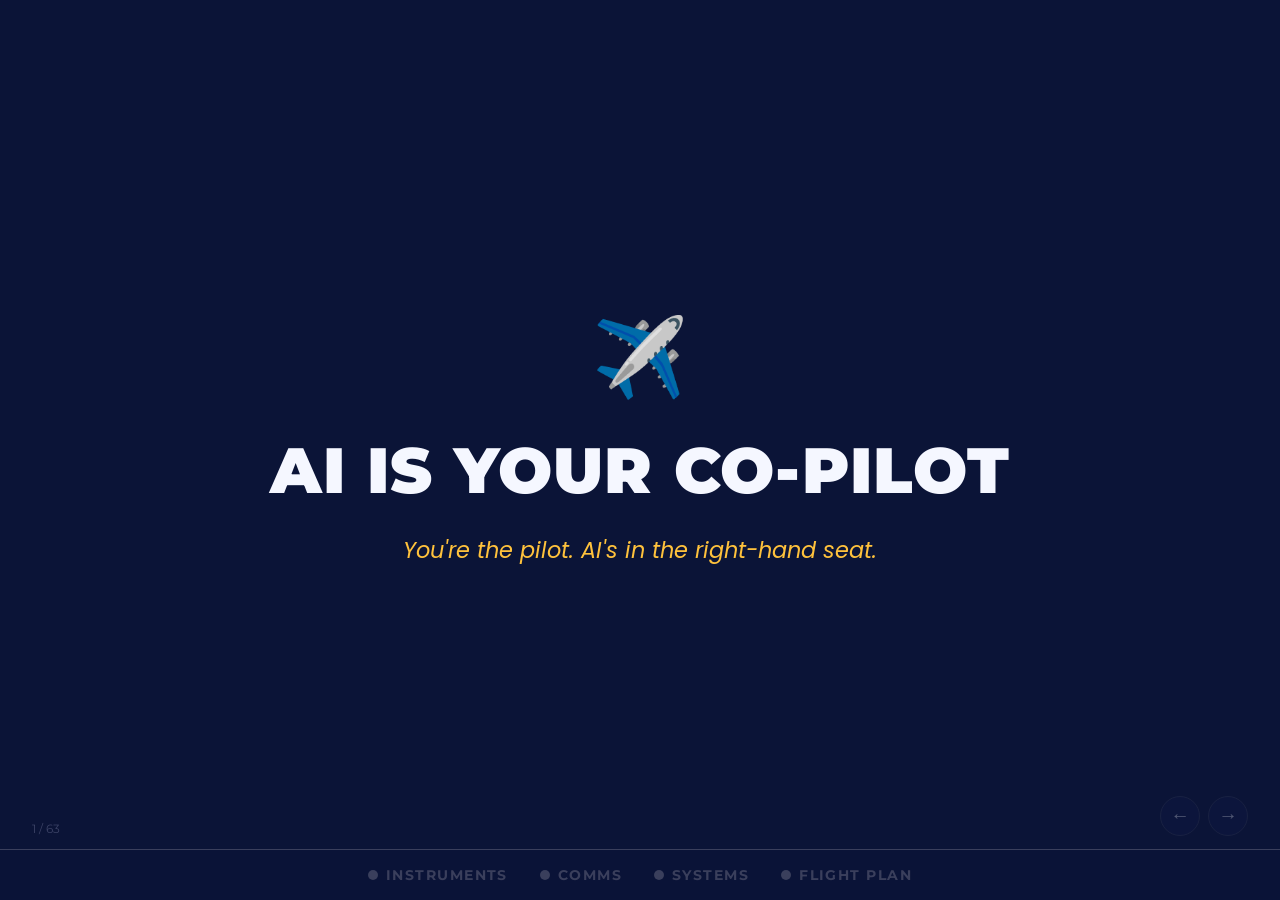
==== docs/index.html @ 1e6f9188 "Update example prompt: WhatsApp format + Tanglish constraint" ====
<!DOCTYPE html>
<html lang="en">
<head>
  <meta charset="UTF-8">
  <meta name="viewport" content="width=device-width, initial-scale=1.0">
  <title>AI Is Your Co-Pilot — Workshop</title>
  <link rel="stylesheet" href="css/styles.css">
</head>
<body>

<div id="presentation">

<!-- ========== SECTION 0: PRE-FLIGHT (Slides 1-4) ========== -->

<!-- Slide 1: Title -->
<div class="slide active" data-checks="0,0,0,0" data-notes="Screen holds while students enter. Music playing low. Stand visible, smiling. Don't start until mostly seated.">
  <div class="big-emoji">✈️</div>
  <h1>AI Is Your Co-Pilot</h1>
  <p class="subtitle">You're the pilot. AI's in the right-hand seat.</p>
</div>

<!-- Slide 2: Boarding -->
<div class="slide" data-checks="0,0,0,0" data-notes="3 min: Squad name + cheer. Walk room. Call out squads done early to spark competition. Also: Boarding Pass — fill in worry line, fold, pocket.">
  <h1>Boarding</h1>
  <p class="mt-2">Squad name + Cheer</p>
  <div data-timer="180" class="mt-3"></div>
  <p class="subtitle mt-3">3 minutes. GO.</p>
</div>

<!-- Slide 3: The Frame -->
<div class="slide" data-checks="0,0,0,0" data-notes="The big opening speech (~90 sec). Use Pilots/Ready signal. Two cockpits: alone in storm vs calm with co-pilot. 'Here's the lie everyone's selling you...'">
  <div class="split">
    <div style="text-align:center">
      <div class="big-emoji">🌩️</div>
      <p>Alone in the storm</p>
    </div>
    <div style="text-align:center">
      <div class="big-emoji">🤝</div>
      <p>Pilot + Co-pilot</p>
    </div>
  </div>
  <p class="subtitle mt-4">Which cockpit do you want?</p>
</div>

<!-- Slide 4: The Four Checks -->
<div class="slide" data-checks="0,0,0,0" data-notes="Explain 4 checks: Instruments=Knowledge, Comms=Communication, Systems=Ethics, Flight Plan=Navigation. Each check max 20pts. Total 80. Practice Pilots/Ready signal.">
  <h2>Pre-Flight Check</h2>
  <div class="mt-3" style="display:flex;flex-direction:column;gap:1rem;text-align:left;max-width:600px">
    <p>🔧 <span class="amber">Instruments</span> — Knowledge</p>
    <p>🎙️ <span class="amber">Comms</span> — Communication</p>
    <p>⚖️ <span class="amber">Systems</span> — Ethics</p>
    <p>🧭 <span class="amber">Flight Plan</span> — Navigation</p>
  </div>
  <p class="subtitle mt-4">Clear all four. Earn your takeoff.</p>
</div>

<!-- ========== SECTION 1: INSTRUMENTS CHECK — KNOWLEDGE (Slides 5-13) ========== -->

<!-- Slide 5: Check Card -->
<div class="slide" data-checks="0,0,0,0" data-pulsing="instruments" data-notes="Transition into the first game. Energy up.">
  <div class="big-emoji">🔧</div>
  <h2>Instruments Check — Knowledge</h2>
  <p class="subtitle">Can you out-think the machine?</p>
</div>

<!-- Slide 5b: How to Bet -->
<div class="slide" data-checks="0,0,0,0" data-pulsing="instruments" data-notes="Show for 15 sec. TRUE/FALSE card + 1-3 fingers for bet. Right = +bet, Wrong = -bet. Scoring: correct cards × 3, cap at 20.">
  <h2>How to Bet</h2>
  <div class="mt-3" style="text-align:left;max-width:500px">
    <p class="mb-2">✋ Hold up: <span class="amber">1 = TRUE</span> or <span class="amber">0 = FALSE</span></p>
    <p class="mb-2">🤞 Hold up: your bet — <span class="amber">1, 2, or 3</span> fingers</p>
    <p class="mb-2">✅ Right → +your bet</p>
    <p>❌ Wrong → −your bet</p>
  </div>
  <p class="subtitle mt-4">Scared pilots bet 1.</p>
</div>

<!-- Slide 6: Myth 1 -->
<div class="slide" data-checks="0,0,0,0" data-pulsing="instruments" data-notes="Answer: MYTH. AI reflects biases in training data. It's only as fair as the data it learns from.">
  <span class="corner-legend">1 = TRUE · 0 = MYTH</span>
  <p class="myth-statement">"AI is always fair and unbiased."</p>
  <div data-timer="5" class="mt-3"></div>
  <div class="reveal-stamp myth">MYTH</div>
</div>

<!-- Slide 7: Myth 2 -->
<div class="slide" data-checks="0,0,0,0" data-pulsing="instruments" data-notes="Answer: TRUE. AlphaFold predicted protein structures, accelerating drug discovery. AI found antibiotics that lab methods missed.">
  <span class="corner-legend">1 = TRUE · 0 = MYTH</span>
  <p class="myth-statement">"AI has already helped discover new medicines."</p>
  <div data-timer="5" class="mt-3"></div>
  <div class="reveal-stamp true">TRUE</div>
</div>

<!-- Slide 8: Myth 3 -->
<div class="slide" data-checks="0,0,0,0" data-pulsing="instruments" data-notes="Answer: MYTH. AI processes patterns — no consciousness, no feelings, no understanding. It simulates language, not thought.">
  <span class="corner-legend">1 = TRUE · 0 = MYTH</span>
  <p class="myth-statement">"AI is becoming conscious — it can think and feel."</p>
  <div data-timer="5" class="mt-3"></div>
  <div class="reveal-stamp myth">MYTH</div>
</div>

<!-- Slide 9: Myth 4 -->
<div class="slide" data-checks="0,0,0,0" data-pulsing="instruments" data-notes="Answer: MYTH. AI needs constant monitoring, updating, and retraining. Models drift, data changes, edge cases break things.">
  <span class="corner-legend">1 = TRUE · 0 = MYTH</span>
  <p class="myth-statement">"Once AI is set up, it runs perfectly by itself."</p>
  <div data-timer="5" class="mt-3"></div>
  <div class="reveal-stamp myth">MYTH</div>
</div>

<!-- Slide 10: Myth 5 -->
<div class="slide" data-checks="0,0,0,0" data-pulsing="instruments" data-notes="Answer: TRUE. Adversarial examples — slightly altered images fool AI completely. A sticker on a stop sign can trick self-driving cars.">
  <span class="corner-legend">1 = TRUE · 0 = MYTH</span>
  <p class="myth-statement">"AI can be fooled by things a 5-year-old would get right."</p>
  <div data-timer="5" class="mt-3"></div>
  <div class="reveal-stamp true">TRUE</div>
</div>

<!-- Slide 11: Myth 6 -->
<div class="slide" data-checks="0,0,0,0" data-pulsing="instruments" data-notes="Answer: MYTH. Neural networks are inspired by brains but work fundamentally differently — matrix math, not neurons firing.">
  <span class="corner-legend">1 = TRUE · 0 = MYTH</span>
  <p class="myth-statement">"AI works just like a human brain."</p>
  <div data-timer="5" class="mt-3"></div>
  <div class="reveal-stamp myth">MYTH</div>
</div>

<!-- Slide 13: Instruments Check Lit -->
<div class="slide" data-checks="1,0,0,0" data-notes="60-sec 'so what': 1) You JUDGED — AI can't judge its own limits. 2) Both sides matter — overestimate and underestimate are both dangerous. 3) Foundation for everything else today. Scoring: 6 rounds, correct × 3, cap at 20.">
  <div class="big-emoji">🔧</div>
  <h2 class="amber">Instruments — Checked</h2>
  <p class="mt-2">Instruments reading clearly.</p>
  <p class="subtitle">You know where AI is powerful — and where it breaks.</p>
</div>

<!-- ========== SECTION 2: COMMS CHECK — COMMUNICATION (Slides 14-22) ========== -->

<!-- Slide 14: Check Card -->
<div class="slide" data-checks="1,0,0,0" data-pulsing="comms" data-notes="Transition energy. Carry momentum from Knowledge.">
  <div class="big-emoji">🎙️</div>
  <h2>Comms Check — Communication</h2>
  <p class="subtitle">The AI is only as good as the human steering it.</p>
</div>

<!-- Slide 15: What's a Prompt -->
<div class="slide" data-checks="1,0,0,0" data-pulsing="comms" data-notes="90-sec teach. Show lazy prompt vs pilot prompt. 'Same AI, same topic, the ONLY difference? Five extra seconds of thinking.'">
  <h2>What's a Prompt?</h2>
  <p class="mt-2" style="font-size:1.2rem">Your words in → AI's work out</p>
  <div class="mt-3" style="text-align:left;max-width:550px">
    <p>🎯 <span class="amber">WHO</span> — Who will read this?</p>
    <p>📐 <span class="amber">WHAT</span> — What type? (list, story, message, poem...)</p>
    <p>📏 <span class="amber">HOW MUCH</span> — How long or short?</p>
    <p>🎭 <span class="amber">TONE</span> — Funny? Serious? Friendly?</p>
    <p>⚡ <span class="amber">EXTRA RULE</span> — One special rule to make it interesting</p>
  </div>
</div>

<!-- Slide 15b: Anatomy of a Pilot Prompt -->
<div class="slide" data-checks="1,0,0,0" data-pulsing="comms" data-notes="60 sec. Point to each highlight. 'That one rule forces AI to be creative instead of generic. THAT's your secret weapon.'">
  <h3>Anatomy of a Pilot Prompt</h3>
  <div class="case-card mt-3" style="font-family:var(--font-body);font-size:1.1rem;line-height:2">
    "Write a <span class="amber">4-line WhatsApp message</span> (a <span class="green">motivational note</span>) for a <span style="color:#60a5fa">friend who is scared</span> before an exam. Make it sound like a <span style="color:#c084fc">caring but funny friend</span>. Keep it short — like a real chat message. <span class="red">Write it in Tanglish (Tamil + English mix).</span>"
  </div>
  <div class="mt-2" style="font-size:0.9rem;color:var(--grey-mid)">
    🎯 WHO · 📐 WHAT · 📏 HOW MUCH · 🎭 TONE · ⚡ EXTRA RULE
  </div>
</div>

<!-- Slide 16: Mission Briefing -->
<div class="slide" data-checks="1,0,0,0" data-pulsing="comms" data-notes="Setup rules: 2 rounds, write best prompt (3 min each), 1 random goes live + gold standard, then score the rest.">
  <h2>Prompt Battle — The Rules</h2>
  <div class="mt-3" style="text-align:left;max-width:550px;font-size:1.3rem">
    <p class="mb-2">1️⃣ Two rounds: one easy, one hard</p>
    <p class="mb-2">2️⃣ Write the BEST prompt you can (3 min per round)</p>
    <p>3️⃣ 1 random prompt goes LIVE + gold standard</p>
  </div>
</div>

<!-- Slide 17: Round 1 Easy Mission -->
<div class="slide" data-checks="1,0,0,0" data-pulsing="comms" data-notes="Round 1. All squads write ONE prompt on Prompt Bet Slip front. Remind them: use the 5 attributes.">
  <h3>Round 1 — Easy Mission</h3>
  <p class="myth-statement mt-3">"Get AI to convince a teenager to drink more water."</p>
  <div data-timer="180" class="mt-3"></div>
</div>

<!-- Slide 18: Round 1 Live Fire -->
<div class="slide" data-checks="1,0,0,0" data-pulsing="comms" data-notes="Collect slips. Random pull 1. Type EXACTLY as written. Room scores 1-5 fingers. Then type Gold Standard.">
  <h3>Live Fire — Round 1</h3>
  <textarea class="typing-bay" placeholder="Type the squad's prompt here exactly as written..."></textarea>
  <p class="vote-prompt mt-2">Score it! (1–5 fingers)</p>
</div>

<!-- Slide 18b: Gold Standard Round 1 -->
<div class="slide" data-checks="1,0,0,0" data-pulsing="comms" data-notes="Type this prompt live. Let the room watch the output generate. Then pause 5 seconds: 'Same AI. Same mission. Different pilot.'">
  <h3>Gold Standard — Round 1</h3>
  <div class="case-card mt-2" style="font-family:var(--font-body);font-size:1rem;line-height:1.8;text-align:left;white-space:normal">
    "Write a <span class="amber">4-line WhatsApp message</span> from a friend who is begging a teenager to drink more water. Make it <span class="amber">funny and dramatic</span> — like the friend is going to cry if they don't drink water. Use <span class="amber">casual everyday language</span>. <span class="red">Don't use the word 'healthy'.</span>"
  </div>
  <textarea class="typing-bay mt-2" placeholder="Paste into AI and show output here..."></textarea>
  <p class="amber mt-2" style="font-size:1.3rem;font-family:var(--font-heading);font-weight:700">Same AI. Same Mission. Different Pilot.</p>
</div>

<!-- Slide 19: Round 2 Hard Mission -->
<div class="slide" data-checks="1,0,0,0" data-pulsing="comms" data-notes="Round 2 — harder. Connects to career theme. Write on back of Prompt Bet Slip.">
  <h3>Round 2 — Hard Mission</h3>
  <p class="myth-statement mt-3">"Get AI to help a student figure out what career might suit them — without asking the student any questions."</p>
  <div data-timer="180" class="mt-3"></div>
</div>

<!-- Slide 20: Round 2 Live Fire -->
<div class="slide" data-checks="1,0,0,0" data-pulsing="comms" data-notes="Same mechanic. Random pull, type exactly, room scores 1-5, then gold standard.">
  <h3>Live Fire — Round 2</h3>
  <textarea class="typing-bay" placeholder="Type the squad's prompt here exactly as written..."></textarea>
  <p class="vote-prompt mt-2">Score it! (1–5 fingers)</p>
</div>

<!-- Slide 20b: Gold Standard Round 2 -->
<div class="slide" data-checks="1,0,0,0" data-pulsing="comms" data-notes="Type this prompt live. Let the room see the contrast.">
  <h3>Gold Standard — Round 2</h3>
  <div class="case-card mt-2" style="font-family:var(--font-body);font-size:0.9rem;line-height:1.7;text-align:left;white-space:normal">
    "Make a <span class="amber">'5 Clues About Me' career quiz</span> for a teenager. Give 5 simple questions: what I enjoy doing, what makes me angry, what problem I want to fix, what I can do for hours without getting bored, what people come to me for help with. For each question, give <span class="amber">3 example answers</span> and show what kind of job it points to. Keep it <span class="amber">on one page</span>. Make it feel like a <span class="amber">fun magazine quiz</span> — not a boring school test. Every job suggestion must include <span class="red">one unusual or surprising job</span>. Show it as a simple table."
  </div>
  <textarea class="typing-bay mt-2" placeholder="Paste into AI and show output here..."></textarea>
  <p class="amber mt-2" style="font-size:1.3rem;font-family:var(--font-heading);font-weight:700">Same AI. Same Mission. Different Pilot.</p>
</div>

<!-- Slide 21: Peer Scoring -->
<div class="slide" data-checks="1,0,0,0" data-pulsing="comms" data-notes="Redistribute slips (pass one table left). Each squad reads received prompt, scores 1-5. Write score on slip, pass back. Helper collects.">
  <h2>Your Turn to Judge</h2>
  <p class="mt-2">Read the prompt you received. Score 1–5.</p>
  <p class="subtitle">The gold standard is your benchmark.</p>
  <div data-timer="180" class="mt-3"></div>
</div>

<!-- Slide 22: Comms Check Lit -->
<div class="slide" data-checks="1,1,0,0" data-notes="60-sec delivery: 1) Round 1 vs 2 — harder problem = bigger gap between great and lazy prompts. 2) This IS the co-pilot skill — clear thinking → clear communication.">
  <div class="big-emoji">🎙️</div>
  <h2 class="amber">Comms — Checked</h2>
  <p class="mt-2">Comms online.</p>
  <p class="subtitle">Same mission. Different steering. The skill is yours.</p>
</div>

<!-- ========== SECTION 3: SYSTEMS CHECK — ETHICS (Slides 23-28) ========== -->

<!-- Slide 23: Check Card -->
<div class="slide" data-checks="1,1,0,0" data-pulsing="systems" data-notes="Transition into ethics. Drop energy slightly — this is more cerebral.">
  <div class="big-emoji">⚖️</div>
  <h2>Systems Check — Ethics</h2>
  <p class="subtitle">The machine is never guilty. The pilot always is.</p>
</div>

<!-- Slide 23b: Why Ethics -->
<div class="slide" data-checks="1,1,0,0" data-pulsing="systems" data-notes="90-sec teach. Every profession has a code. AI gave YOU more power than any generation. What's YOUR code?">
  <h3>Why Ethics?</h3>
  <p class="mt-2" style="font-size:1.1rem">Power without rules = danger</p>
  <div class="mt-3" style="text-align:left;max-width:550px">
    <p class="mb-2">🛡️ <span class="amber">Protect</span> — Be careful what you feed AI. Once it's in, you can't take it back.</p>
    <p class="mb-2">📣 <span class="amber">Credit</span> — If AI helped, say so. Don't pass off its work as yours.</p>
    <p class="mb-2">🧠 <span class="amber">Think First</span> — Just because you CAN doesn't mean you SHOULD.</p>
    <p>🔍 <span class="amber">Verify</span> — Check the work. Don't trust blindly.</p>
  </div>
</div>

<!-- Slide 24: Court Setup -->
<div class="slide" data-checks="1,1,0,0" data-pulsing="systems" data-notes="Explain format: FIR → Huddle (pick 2 speakers) → Opening args → Closing args → Jury votes + scores performance.">
  <h2>AI Ethics Court</h2>
  <p class="mt-2">3 cases. 3 defendants. You're the justice system.</p>
  <div class="mt-3" style="text-align:left;max-width:600px;font-size:clamp(0.9rem,1.5vw,1.1rem)">
    <p class="mb-2">1️⃣ Facilitator reads the case</p>
    <p class="mb-2">2️⃣ Squads huddle (1 min) — pick <span class="amber">2 different speakers</span></p>
    <p class="mb-2">3️⃣ <span class="amber">Opening</span> — Prosecution 45s → Defense 45s</p>
    <p class="mb-2">4️⃣ <span class="amber">Closing</span> — Prosecution 30s → Defense 30s</p>
    <p>5️⃣ Jury votes: <span class="amber">GUILTY / NOT GUILTY</span> + scores each side 1–5</p>
  </div>
  <p class="subtitle mt-3">Different speaker for opening vs closing. Everyone participates.</p>
</div>

<!-- Slide 24b: Squad Assignment -->
<div class="slide" data-checks="1,1,0,0" data-pulsing="systems" data-notes="2 speakers per squad (opener + closer = different people). Jury scores argument quality 1-5 per side.">
  <h3>Court Assignment</h3>
  <table style="margin-top:1.5rem;border-collapse:collapse;font-size:clamp(0.9rem,1.5vw,1.1rem);text-align:left">
    <thead>
      <tr style="border-bottom:2px solid var(--amber)">
        <th style="padding:0.5rem 1.5rem;color:var(--amber)">Case</th>
        <th style="padding:0.5rem 1.5rem;color:var(--amber)">Prosecution</th>
        <th style="padding:0.5rem 1.5rem;color:var(--amber)">Defense</th>
        <th style="padding:0.5rem 1.5rem;color:var(--amber)">Jury</th>
      </tr>
    </thead>
    <tbody>
      <tr style="border-bottom:1px solid var(--grey-dim)"><td style="padding:0.5rem 1.5rem">1</td><td style="padding:0.5rem 1.5rem">Squads 1 + 2</td><td style="padding:0.5rem 1.5rem">Squads 3 + 4</td><td style="padding:0.5rem 1.5rem">Squads 5–12</td></tr>
      <tr style="border-bottom:1px solid var(--grey-dim)"><td style="padding:0.5rem 1.5rem">2</td><td style="padding:0.5rem 1.5rem">Squads 5 + 6</td><td style="padding:0.5rem 1.5rem">Squads 7 + 8</td><td style="padding:0.5rem 1.5rem">Squads 1–4, 9–12</td></tr>
      <tr><td style="padding:0.5rem 1.5rem">3</td><td style="padding:0.5rem 1.5rem">Squads 9 + 10</td><td style="padding:0.5rem 1.5rem">Squads 11 + 12</td><td style="padding:0.5rem 1.5rem">Squads 1–8</td></tr>
    </tbody>
  </table>
  <p class="subtitle mt-3">2 speakers per squad: one opens, one closes.</p>
</div>

<!-- Slide 24c: Starter Arguments -->
<div class="slide" data-checks="1,1,0,0" data-pulsing="systems" data-notes="Show this if squads freeze. They don't have to use these — just removes blank-mind panic.">
  <h3>Starter Arguments <span style="font-size:0.8rem;color:var(--grey-mid)">(use if you freeze)</span></h3>
  <div style="text-align:left;max-width:700px;font-size:clamp(0.8rem,1.3vw,0.95rem);margin-top:1rem">
    <p style="margin-bottom:0.5rem"><span class="amber" style="font-weight:700">CASE 1:</span> Prosecution: "He signed an NDA — negligence IS a breach." · Defense: "The company gave him a midnight deadline and no safeguards."</p>
    <div style="border-top:1px solid var(--grey-dim);margin:0.7rem 0"></div>
    <p style="margin-bottom:0.5rem"><span class="amber" style="font-weight:700">CASE 2:</span> Prosecution: "SPB can't consent — fans were deceived for profit." · Defense: "The compositions are original — musicians cover songs all the time."</p>
    <div style="border-top:1px solid var(--grey-dim);margin:0.7rem 0"></div>
    <p><span class="amber" style="font-weight:700">CASE 3:</span> Prosecution: "They NAMED her in the prompt — she lost ₹15 lakh." · Defense: "You can't copyright a style — AI created new pixels."</p>
  </div>
  <p class="subtitle mt-3">Build stronger arguments on top of these!</p>
</div>

<!-- Slide 25: Case 1 FIR -->
<div class="slide" data-checks="1,1,0,0" data-pulsing="systems" data-notes="Read aloud dramatically. Then move to huddle.">
  <div class="case-card">
    <div class="case-header">⚖️ CASE NO. 001 — THE CODE LEAK</div>
COMPLAINANT: TechNova Solutions Pvt Ltd, Bengaluru
DEFENDANT:   Rahul Mehta, Software Developer
CHARGE:      Leaking confidential client data

Rahul pasted proprietary company code into ChatGPT
to fix a bug. The code contained a client's database
login credentials. Security flagged the breach.

RAHUL SAYS: "I was just trying to fix a bug. I didn't
notice the credentials. Everyone uses AI to code faster."
  </div>
  <p class="vote-prompt mt-3">Guilty? or Not Guilty?</p>
</div>

<!-- Slide 25b: Case 1 Huddle -->
<div class="slide" data-checks="1,1,0,0" data-pulsing="systems" data-notes="1 min. Squads 1+2 (prosecution) and 3+4 (defense) pick 2 speakers each and prep.">
  <h2>Case 1 — Huddle</h2>
  <p class="mt-2">Pick 2 speakers. Prep your arguments.</p>
  <p class="mt-1" style="font-size:0.95rem">Speaker 1 → <span class="amber">Opening</span> · Speaker 2 → <span class="amber">Closing</span></p>
  <div data-timer="60" class="mt-3"></div>
</div>

<!-- Slide 25c: Case 1 Arguments -->
<div class="slide" data-checks="1,1,0,0" data-pulsing="systems" data-notes="Prosecution opens 45s → Defense opens 45s → Prosecution closes 30s → Defense closes 30s.">
  <h2>Case 1 — Arguments</h2>
  <div class="mt-3" style="display:grid;grid-template-columns:1fr 1fr;gap:2rem;max-width:600px;text-align:center">
    <div>
      <p class="amber" style="font-family:var(--font-heading);font-weight:700">Prosecution</p>
      <p class="mt-1">Opening: 45s</p>
      <p>Closing: 30s</p>
    </div>
    <div>
      <p class="green" style="font-family:var(--font-heading);font-weight:700">Defense</p>
      <p class="mt-1">Opening: 45s</p>
      <p>Closing: 30s</p>
    </div>
  </div>
  <p class="subtitle mt-3">Different speaker for each round!</p>
</div>

<!-- Slide 25d: Case 1 Jury -->
<div class="slide" data-checks="1,1,0,0" data-pulsing="systems" data-notes="Jury votes verdict + scores quality 1-5 per side. Rule: PROTECT.">
  <h2>Case 1 — Jury Decides</h2>
  <p class="mt-2">Verdict: <span class="amber">1</span> = Guilty · <span class="amber">0</span> = Not Guilty</p>
  <p class="mt-3">Score each side's performance (1–5 fingers):</p>
  <div class="mt-2" style="display:flex;gap:3rem;justify-content:center;font-size:1.1rem">
    <p>Prosecution: <span class="amber">__ / 5</span></p>
    <p>Defense: <span class="green">__ / 5</span></p>
  </div>
  <p class="subtitle mt-4">Rule revealed: 🛡️ PROTECT</p>
</div>

<!-- Slide 26: Case 2 FIR -->
<div class="slide" data-checks="1,1,0,0" data-pulsing="systems" data-notes="Read aloud. Squads 5+6 prosecute, 7+8 defend.">
  <div class="case-card">
    <div class="case-header">⚖️ CASE NO. 002 — THE VOICE CLONE</div>
COMPLAINANT: Family of late singer S.P. Balasubrahmanyam
DEFENDANT:   Deepak Sharma, YouTube Creator
CHARGE:      Voice cloning &amp; impersonation for profit

Deepak used AI to clone SPB's voice and released 5
"new songs" on YouTube. Earned ₹2 lakh in ad revenue.
Never disclosed the voice was AI-generated. Fans
believed they were unreleased tracks.

DEEPAK SAYS: "I'm honouring his legacy. The songs are
my original compositions — only the voice is AI."
  </div>
  <p class="vote-prompt mt-3">Guilty? or Not Guilty?</p>
</div>

<!-- Slide 26b: Case 2 Huddle -->
<div class="slide" data-checks="1,1,0,0" data-pulsing="systems" data-notes="1 min. Squads 5+6 and 7+8 prep. Pick 2 speakers each.">
  <h2>Case 2 — Huddle</h2>
  <p class="mt-2">Pick 2 speakers. Prep your arguments.</p>
  <p class="mt-1" style="font-size:0.95rem">Speaker 1 → <span class="amber">Opening</span> · Speaker 2 → <span class="amber">Closing</span></p>
  <div data-timer="60" class="mt-3"></div>
</div>

<!-- Slide 26c: Case 2 Arguments -->
<div class="slide" data-checks="1,1,0,0" data-pulsing="systems" data-notes="Prosecution opens 45s → Defense opens 45s → Prosecution closes 30s → Defense closes 30s.">
  <h2>Case 2 — Arguments</h2>
  <div class="mt-3" style="display:grid;grid-template-columns:1fr 1fr;gap:2rem;max-width:600px;text-align:center">
    <div>
      <p class="amber" style="font-family:var(--font-heading);font-weight:700">Prosecution</p>
      <p class="mt-1">Opening: 45s</p>
      <p>Closing: 30s</p>
    </div>
    <div>
      <p class="green" style="font-family:var(--font-heading);font-weight:700">Defense</p>
      <p class="mt-1">Opening: 45s</p>
      <p>Closing: 30s</p>
    </div>
  </div>
  <p class="subtitle mt-3">Different speaker for each round!</p>
</div>

<!-- Slide 26d: Case 2 Jury -->
<div class="slide" data-checks="1,1,0,0" data-pulsing="systems" data-notes="Jury votes + scores. Rule: CREDIT.">
  <h2>Case 2 — Jury Decides</h2>
  <p class="mt-2">Verdict: <span class="amber">1</span> = Guilty · <span class="amber">0</span> = Not Guilty</p>
  <p class="mt-3">Score each side's performance (1–5 fingers):</p>
  <div class="mt-2" style="display:flex;gap:3rem;justify-content:center;font-size:1.1rem">
    <p>Prosecution: <span class="amber">__ / 5</span></p>
    <p>Defense: <span class="green">__ / 5</span></p>
  </div>
  <p class="subtitle mt-4">Rule revealed: 📣 CREDIT</p>
</div>

<!-- Slide 27: Case 3 FIR -->
<div class="slide" data-checks="1,1,0,0" data-pulsing="systems" data-notes="Read aloud. Squads 9+10 prosecute, 11+12 defend.">
  <div class="case-card">
    <div class="case-header">⚖️ CASE NO. 003 — THE ART HEIST</div>
COMPLAINANT: Neha Kulkarni, Freelance Illustrator
DEFENDANT:   BrightAds Pvt Ltd, Advertising Agency
CHARGE:      Copying an artist's style using AI

BrightAds typed: "Generate art in the style of Neha
Kulkarni's Instagram illustrations." Output looked
identical. They won a ₹15 lakh contract. Neha was
never contacted, credited, or paid.

BRIGHTADS SAYS: "You can't copyright a style. AI
created something new. We saved the client money."
  </div>
  <p class="vote-prompt mt-3">Guilty? or Not Guilty?</p>
</div>

<!-- Slide 27b: Case 3 Huddle -->
<div class="slide" data-checks="1,1,0,0" data-pulsing="systems" data-notes="1 min. Squads 9+10 and 11+12 prep.">
  <h2>Case 3 — Huddle</h2>
  <p class="mt-2">Pick 2 speakers. Prep your arguments.</p>
  <p class="mt-1" style="font-size:0.95rem">Speaker 1 → <span class="amber">Opening</span> · Speaker 2 → <span class="amber">Closing</span></p>
  <div data-timer="60" class="mt-3"></div>
</div>

<!-- Slide 27c: Case 3 Arguments -->
<div class="slide" data-checks="1,1,0,0" data-pulsing="systems" data-notes="Prosecution opens 45s → Defense opens 45s → Prosecution closes 30s → Defense closes 30s.">
  <h2>Case 3 — Arguments</h2>
  <div class="mt-3" style="display:grid;grid-template-columns:1fr 1fr;gap:2rem;max-width:600px;text-align:center">
    <div>
      <p class="amber" style="font-family:var(--font-heading);font-weight:700">Prosecution</p>
      <p class="mt-1">Opening: 45s</p>
      <p>Closing: 30s</p>
    </div>
    <div>
      <p class="green" style="font-family:var(--font-heading);font-weight:700">Defense</p>
      <p class="mt-1">Opening: 45s</p>
      <p>Closing: 30s</p>
    </div>
  </div>
  <p class="subtitle mt-3">Different speaker for each round!</p>
</div>

<!-- Slide 27d: Case 3 Jury -->
<div class="slide" data-checks="1,1,0,0" data-pulsing="systems" data-notes="Jury votes + scores. Rule: THINK FIRST.">
  <h2>Case 3 — Jury Decides</h2>
  <p class="mt-2">Verdict: <span class="amber">1</span> = Guilty · <span class="amber">0</span> = Not Guilty</p>
  <p class="mt-3">Score each side's performance (1–5 fingers):</p>
  <div class="mt-2" style="display:flex;gap:3rem;justify-content:center;font-size:1.1rem">
    <p>Prosecution: <span class="amber">__ / 5</span></p>
    <p>Defense: <span class="green">__ / 5</span></p>
  </div>
  <p class="subtitle mt-4">Rule revealed: 🧠 THINK FIRST</p>
</div>

<!-- Slide 28: Verdict + Systems Check Lit -->
<div class="slide" data-checks="1,1,1,0" data-notes="After all 3 cases. Rules revealed: Case 1=PROTECT, Case 2=CREDIT, Case 3=THINK FIRST. Plus VERIFY from the opening. 'In all 3 cases, the AI did nothing wrong. The guilty party was always the human.'">
  <div class="big-emoji">⚖️</div>
  <h2 class="amber">Systems — Checked</h2>
  <div class="mt-3" style="display:flex;gap:1.5rem;flex-wrap:wrap;justify-content:center">
    <span class="amber" style="font-family:var(--font-heading);font-weight:700;font-size:1.3rem">PROTECT</span>
    <span class="amber" style="font-family:var(--font-heading);font-weight:700;font-size:1.3rem">CREDIT</span>
    <span class="amber" style="font-family:var(--font-heading);font-weight:700;font-size:1.3rem">THINK FIRST</span>
    <span class="amber" style="font-family:var(--font-heading);font-weight:700;font-size:1.3rem">VERIFY</span>
  </div>
  <p class="subtitle mt-3">The AI did exactly what it was told. The guilty party was always the human.</p>
</div>

<!-- ========== SECTION 4: FLIGHT PLAN — NAVIGATION (Slides 29-42) ========== -->

<!-- Slide 29: Check Card -->
<div class="slide" data-checks="1,1,1,0" data-pulsing="flightplan" data-notes="Energy shift — this is THE HEART of the session. Quieter, more personal.">
  <div class="big-emoji">🧭</div>
  <h2>Flight Plan — Navigation</h2>
  <p class="subtitle">Where do YOU want to fly?</p>
</div>

<!-- Slide 30: Drone Traffic Controller -->
<div class="slide" data-checks="1,1,1,0" data-pulsing="flightplan" data-notes="Answer: TODAY. Aviation authorities already employ them for delivery and survey drones.">
  <span class="corner-legend">1 = TODAY 🟢 · 0 = FUTURE 🔮</span>
  <h2>Drone Traffic Controller</h2>
  <div data-timer="5" class="mt-3"></div>
  <div class="reveal-stamp true">TODAY 🟢</div>
</div>

<!-- Slide 31: Synthetic Media Detective -->
<div class="slide" data-checks="1,1,1,0" data-pulsing="flightplan" data-notes="Answer: FUTURE. Will specialize in detecting deepfakes, AI-generated news, and cloned voices in legal/media.">
  <span class="corner-legend">1 = TODAY 🟢 · 0 = FUTURE 🔮</span>
  <h2>Synthetic Media Detective</h2>
  <div data-timer="5" class="mt-3"></div>
  <div class="reveal-stamp myth">FUTURE 🔮</div>
</div>

<!-- Slide 32: AI Bias Auditor -->
<div class="slide" data-checks="1,1,1,0" data-pulsing="flightplan" data-notes="Answer: TODAY. Companies hire people right now to find discrimination baked into AI systems.">
  <span class="corner-legend">1 = TODAY 🟢 · 0 = FUTURE 🔮</span>
  <h2>AI Bias Auditor</h2>
  <div data-timer="5" class="mt-3"></div>
  <div class="reveal-stamp true">TODAY 🟢</div>
</div>

<!-- Slide 33: Personal AI Trainer -->
<div class="slide" data-checks="1,1,1,0" data-pulsing="flightplan" data-notes="Answer: FUTURE. Will customize and fine-tune personal AI tools — like a tailor for digital tools.">
  <span class="corner-legend">1 = TODAY 🟢 · 0 = FUTURE 🔮</span>
  <h2>Personal AI Trainer</h2>
  <div data-timer="5" class="mt-3"></div>
  <div class="reveal-stamp myth">FUTURE 🔮</div>
</div>

<!-- Slide 34: Climate Restoration Engineer -->
<div class="slide" data-checks="1,1,1,0" data-pulsing="flightplan" data-notes="Answer: FUTURE. Will design large-scale carbon capture and ecosystem repair using AI modelling.">
  <span class="corner-legend">1 = TODAY 🟢 · 0 = FUTURE 🔮</span>
  <h2>Climate Restoration Engineer</h2>
  <div data-timer="5" class="mt-3"></div>
  <div class="reveal-stamp myth">FUTURE 🔮</div>
</div>

<!-- Slide 35: Prompt Engineer -->
<div class="slide" data-checks="1,1,1,0" data-pulsing="flightplan" data-notes="Answer: TODAY. Pays ₹20-50 LPA right now. This job didn't exist 3 years ago.">
  <span class="corner-legend">1 = TODAY 🟢 · 0 = FUTURE 🔮</span>
  <h2>Prompt Engineer</h2>
  <div data-timer="5" class="mt-3"></div>
  <div class="reveal-stamp true">TODAY 🟢</div>
</div>

<!-- Slide 36: Digital Twin Architect -->
<div class="slide" data-checks="1,1,1,0" data-pulsing="flightplan" data-notes="Answer: TODAY. Builds virtual replicas of factories, cities, hospitals for real-time simulation.">
  <span class="corner-legend">1 = TODAY 🟢 · 0 = FUTURE 🔮</span>
  <h2>Digital Twin Architect</h2>
  <div data-timer="5" class="mt-3"></div>
  <div class="reveal-stamp true">TODAY 🟢</div>
</div>

<!-- Slide 37: AI-Human Collaboration Coach -->
<div class="slide" data-checks="1,1,1,0" data-pulsing="flightplan" data-notes="Answer: FUTURE. Will train teams to work alongside AI effectively. After all 8: 'Your future job might not have a name yet.'">
  <span class="corner-legend">1 = TODAY 🟢 · 0 = FUTURE 🔮</span>
  <h2>AI-Human Collaboration Coach</h2>
  <div data-timer="5" class="mt-3"></div>
  <div class="reveal-stamp myth">FUTURE 🔮</div>
</div>

<!-- Slide 37b: Reveal Line -->
<div class="slide" data-checks="1,1,1,0" data-pulsing="flightplan" data-notes="Let this line land. Then move to squad warm-up.">
  <p style="font-size:clamp(1.3rem,2.5vw,2rem);max-width:50ch;line-height:1.6">
    "Your future job might not have a name yet — but look how fast <span class="amber">'coming soon'</span> becomes <span class="amber">'already hiring.'</span>"
  </p>
</div>

<!-- Slide 38: Squad Warm-Up -->
<div class="slide" data-checks="1,1,1,0" data-pulsing="flightplan" data-notes="2 min loud. Every person shouts one wild AI+Me career combo. Someone in the squad writes top 3 on squad flag back. Removes blank-page terror.">
  <h2>AI + Me = ?</h2>
  <p class="mt-2">Wildest career combo wins. One per person. No judging.</p>
  <div data-timer="120" class="mt-3"></div>
  <p class="subtitle mt-2">Write your squad's top 3 ideas. GO.</p>
</div>

<!-- Slide 39: Flight Log Explained -->
<div class="slide" data-checks="1,1,1,0" data-pulsing="flightplan" data-notes="Show the 4-quadrant layout. Top-left: I enjoy. Top-right: I'm curious about. Bottom-left: problem I'd solve. Bottom-right: AI + Me career invention.">
  <h3>Your Flight Log</h3>
  <div class="mt-3" style="display:grid;grid-template-columns:1fr 1fr;gap:1px;max-width:600px;background:var(--grey-dim);border:2px solid var(--amber);border-radius:8px;overflow:hidden">
    <div style="background:var(--navy);padding:1.5rem;text-align:left"><p>🎮 <span class="amber">I enjoy...</span></p></div>
    <div style="background:var(--navy);padding:1.5rem;text-align:left"><p>🔭 <span class="amber">I'm curious about...</span></p></div>
    <div style="background:var(--navy);padding:1.5rem;text-align:left"><p>🌍 <span class="amber">A problem I'd solve...</span></p></div>
    <div style="background:var(--navy);padding:1.5rem;text-align:left"><p>🚀 <span class="amber">AI + Me =</span></p></div>
  </div>
  <p class="subtitle mt-3">Fill all 4. The last box is YOUR career invention.</p>
</div>

<!-- Slide 40: Design Your Future (QUIET) -->
<div class="slide dawn-gradient" data-checks="1,1,1,0" data-notes="DROP THE VOLUME. No timer ring. Protect the quiet. Don't talk for first 2 min. Walk softly. Optional quiet music. 5-7 min solo writing.">
  <p style="font-size:clamp(1.5rem,3vw,2.5rem);font-family:var(--font-heading);font-weight:700">Fill your Flight Log.</p>
  <p class="subtitle mt-2">Take your time.</p>
</div>

<!-- Slide 40b: Share + Squad Picks -->
<div class="slide" data-checks="1,1,1,0" data-pulsing="flightplan" data-notes="4 min. Volunteers stand + pitch AI+Me in 20 sec. Take 4-5 hands. Then squads pitch their best. Pick top 3 for points (+3/+2/+1). Celebrate.">
  <h2>Who Wants to Share?</h2>
  <p class="mt-2">Your boldest "AI + Me" career.</p>
  <p class="subtitle">Stand up. 20 seconds. Go.</p>
</div>

<!-- Slide 41: The Runway Reframe -->
<div class="slide" data-checks="1,1,1,0" data-notes="THE PAYOFF. 'Pull out your boarding pass. One is fear. One is what you'd build. The gap between them is your runway. You're the only one who can fly it.' Let it land privately.">
  <div class="split">
    <div style="text-align:center">
      <p style="font-size:1.5rem">📋 Your Boarding Pass</p>
      <p class="subtitle">The worry</p>
    </div>
    <div style="text-align:center">
      <p style="font-size:1.5rem">🚀 Your Flight Log</p>
      <p class="subtitle">What you'd build</p>
    </div>
  </div>
  <p class="amber mt-4" style="font-size:1.3rem;font-family:var(--font-heading)">The gap between them is your runway.</p>
</div>

<!-- Slide 42: Flight Plan Check Lit -->
<div class="slide" data-checks="1,1,1,1" data-notes="All four checks lit. Full strip blazing. 'All checks complete. Cleared for takeoff.' Move to Section 5.">
  <div class="big-emoji">🧭</div>
  <h2 class="amber">Flight Plan — Checked</h2>
  <p class="subtitle mt-2">All checks complete. Cleared for takeoff.</p>
</div>

<!-- ========== SECTION 5: TAKEOFF (Slides 43-46) ========== -->

<!-- Slide 43: Cleared for Takeoff -->
<div class="slide" data-checks="1,1,1,1" data-notes="All 4 blazing. Dramatic moment. Pause. Let the room feel it.">
  <h1 class="amber">Cleared for Takeoff</h1>
</div>

<!-- Slide 44: The Pledge -->
<div class="slide" data-checks="1,1,1,1" data-notes="They write on back of Flight Log: 'Here's what I'm bringing that the machine can't.' Personal moment.">
  <h2>The Pledge</h2>
  <p class="mt-3" style="font-size:clamp(1.3rem,2.5vw,2rem);font-style:italic">
    "Here's what I'm bringing that the machine can't: <span class="amber">______</span>"
  </p>
  <p class="subtitle mt-3">Write it on the back of your Flight Log.</p>
</div>

<!-- Slide 45: The Co-Pilot Cup -->
<div class="slide" data-checks="1,1,1,1" data-notes="Crown the winner! Read scores. Cheer. Celebrate.">
  <h2>🏆 The Co-Pilot Cup</h2>
  <div class="scoreboard-container mt-3"></div>
</div>

<!-- Slide 46: Closer -->
<div class="slide" data-checks="1,1,1,1" data-notes="Hold as students leave. 'The kids who learn to fly WITH this thing — not fear it, not hide behind it — lead what comes next. That's you. Cleared for takeoff.'">
  <div class="big-emoji">✈️</div>
  <h1>You're the Pilot</h1>
  <p class="subtitle">AI's in the right seat.</p>
  <p class="amber mt-4" style="font-family:var(--font-heading);font-weight:700;font-size:1.2rem">Cleared for takeoff.</p>
</div>

</div>

<!-- Pre-Flight Check Strip -->
<div id="check-strip">
  <div class="check-item" data-check="instruments"><span class="dot"></span> Instruments</div>
  <div class="check-item" data-check="comms"><span class="dot"></span> Comms</div>
  <div class="check-item" data-check="systems"><span class="dot"></span> Systems</div>
  <div class="check-item" data-check="flightplan"><span class="dot"></span> Flight Plan</div>
</div>

<!-- Navigation -->
<div id="nav-controls">
  <button class="nav-btn" id="btn-prev">&#8592;</button>
  <button class="nav-btn" id="btn-next">&#8594;</button>
</div>
<div id="slide-counter">1 / 46</div>

<!-- Facilitator Notes Panel -->
<div id="facilitator-notes">
  <h3>Facilitator Notes</h3>
  <div class="notes-content"></div>
  <p class="mt-3" style="color:var(--grey-mid);font-size:0.75rem">Press N to toggle</p>
</div>

<script src="js/timer.js"></script>
<script src="js/scoreboard.js"></script>
<script src="js/app.js"></script>
</body>
</html>
---- docs/css/styles.css ----
/* ============================================
   AI IS YOUR CO-PILOT — Workshop Presentation
   Design System
   ============================================ */

/* Fonts */
@import url('https://fonts.googleapis.com/css2?family=Montserrat:wght@400;700;900&family=Poppins:wght@300;400;600&display=swap');

/* Design Tokens */
:root {
  --navy: #0B1437;
  --navy-light: #131d4a;
  --amber: #FFC23C;
  --amber-glow: #FFD970;
  --white: #F5F7FF;
  --grey-dim: #3a3f5c;
  --grey-mid: #6b7094;
  --red: #FF4D6A;
  --green: #4ADE80;
  --dawn-start: #1a1040;
  --dawn-end: #2d1b69;

  --font-heading: 'Montserrat', sans-serif;
  --font-body: 'Poppins', sans-serif;

  --transition-slide: 0.4s ease;
}

/* Reset */
*, *::before, *::after {
  box-sizing: border-box;
  margin: 0;
  padding: 0;
}

html, body {
  height: 100%;
  overflow: hidden;
  background: var(--navy);
  color: var(--white);
  font-family: var(--font-body);
}

/* ============================================
   Slide Container
   ============================================ */

#presentation {
  width: 100vw;
  height: 100vh;
  position: relative;
}

.slide {
  position: absolute;
  inset: 0;
  display: flex;
  flex-direction: column;
  align-items: center;
  justify-content: center;
  padding: 4rem 6rem 6rem;
  opacity: 0;
  pointer-events: none;
  transition: opacity var(--transition-slide);
  text-align: center;
}

.slide.active {
  opacity: 1;
  pointer-events: auto;
}

/* Slide typography */
.slide h1 {
  font-family: var(--font-heading);
  font-weight: 900;
  font-size: clamp(2.5rem, 5vw, 4.5rem);
  text-transform: uppercase;
  letter-spacing: 0.02em;
  margin-bottom: 1rem;
  color: var(--white);
}

.slide h2 {
  font-family: var(--font-heading);
  font-weight: 700;
  font-size: clamp(1.8rem, 3.5vw, 3rem);
  text-transform: uppercase;
  letter-spacing: 0.02em;
  margin-bottom: 0.75rem;
}

.slide h3 {
  font-family: var(--font-heading);
  font-weight: 700;
  font-size: clamp(1.3rem, 2.5vw, 2rem);
  margin-bottom: 0.5rem;
}

.slide p, .slide li {
  font-size: clamp(1.1rem, 2vw, 1.6rem);
  line-height: 1.6;
  max-width: 60ch;
}

.slide .subtitle {
  color: var(--amber);
  font-size: clamp(1rem, 1.8vw, 1.4rem);
  font-style: italic;
  margin-top: 0.5rem;
}

.slide .big-emoji {
  font-size: clamp(3rem, 6vw, 5rem);
  margin-bottom: 1rem;
}

/* Amber highlight text */
.amber { color: var(--amber); }
.dim { color: var(--grey-dim); }
.green { color: var(--green); }
.red { color: var(--red); }

/* ============================================
   Pre-Flight Check Strip (progress bar)
   ============================================ */

#check-strip {
  position: fixed;
  bottom: 0;
  left: 0;
  right: 0;
  display: flex;
  justify-content: center;
  gap: 2rem;
  padding: 1rem 2rem;
  background: rgba(11, 20, 55, 0.95);
  border-top: 1px solid var(--grey-dim);
  z-index: 100;
  font-family: var(--font-heading);
  font-weight: 700;
  font-size: 0.9rem;
  text-transform: uppercase;
  letter-spacing: 0.1em;
}

.check-item {
  color: var(--grey-dim);
  transition: color 0.6s ease, text-shadow 0.6s ease;
  display: flex;
  align-items: center;
  gap: 0.5rem;
}

.check-item .dot {
  width: 10px;
  height: 10px;
  border-radius: 50%;
  background: var(--grey-dim);
  transition: background 0.6s ease, box-shadow 0.6s ease;
}

.check-item.lit {
  color: var(--amber);
  text-shadow: 0 0 10px rgba(255, 194, 60, 0.4);
}

.check-item.lit .dot {
  background: var(--amber);
  box-shadow: 0 0 8px var(--amber), 0 0 20px rgba(255, 194, 60, 0.3);
}

.check-item.pulsing {
  animation: pulse-check 1.5s ease-in-out infinite;
}

@keyframes pulse-check {
  0%, 100% { color: var(--grey-dim); }
  50% { color: var(--amber-glow); }
}

.check-item.pulsing .dot {
  animation: pulse-dot 1.5s ease-in-out infinite;
}

@keyframes pulse-dot {
  0%, 100% { background: var(--grey-dim); }
  50% { background: var(--amber-glow); box-shadow: 0 0 12px var(--amber); }
}

/* ============================================
   Timer Component
   ============================================ */

.timer-container {
  position: relative;
  width: 120px;
  height: 120px;
  margin: 1.5rem auto;
}

.timer-ring {
  transform: rotate(-90deg);
}

.timer-ring circle {
  fill: none;
  stroke-width: 6;
}

.timer-ring .ring-bg {
  stroke: var(--grey-dim);
}

.timer-ring .ring-progress {
  stroke: var(--amber);
  stroke-linecap: round;
  transition: stroke-dashoffset 1s linear;
}

.timer-ring .ring-progress.urgent {
  stroke: var(--red);
}

.timer-text {
  position: absolute;
  inset: 0;
  display: flex;
  align-items: center;
  justify-content: center;
  font-family: var(--font-heading);
  font-weight: 900;
  font-size: 1.8rem;
  color: var(--white);
}

/* Inline small timer */
.timer-inline {
  display: inline-flex;
  align-items: center;
  gap: 0.5rem;
  font-family: var(--font-heading);
  font-weight: 700;
  font-size: 2rem;
  color: var(--amber);
  margin: 1rem 0;
}

/* ============================================
   Myth Card / Reveal Animations
   ============================================ */

.myth-statement {
  font-family: var(--font-heading);
  font-weight: 700;
  font-size: clamp(1.5rem, 3vw, 2.5rem);
  text-transform: uppercase;
  max-width: 50ch;
  line-height: 1.4;
}

.reveal-stamp {
  position: absolute;
  font-family: var(--font-heading);
  font-weight: 900;
  font-size: clamp(4rem, 10vw, 8rem);
  text-transform: uppercase;
  transform: rotate(-12deg) scale(0);
  transition: transform 0.3s cubic-bezier(0.175, 0.885, 0.32, 1.275);
  pointer-events: none;
}

.reveal-stamp.myth { color: var(--red); }
.reveal-stamp.true { color: var(--green); }

.reveal-stamp.visible {
  transform: rotate(-12deg) scale(1);
}

/* Corner legend */
.corner-legend {
  position: absolute;
  top: 2rem;
  right: 2rem;
  font-family: var(--font-heading);
  font-weight: 700;
  font-size: 0.9rem;
  color: var(--grey-mid);
  text-transform: uppercase;
}

/* ============================================
   Case Card (Ethics Court)
   ============================================ */

.case-card {
  background: var(--navy-light);
  border: 2px solid var(--amber);
  border-radius: 8px;
  padding: 2rem 3rem;
  max-width: 700px;
  text-align: left;
  font-family: 'Courier New', monospace;
  font-size: clamp(0.9rem, 1.5vw, 1.1rem);
  line-height: 1.7;
  white-space: pre-wrap;
}

.case-card .case-header {
  color: var(--amber);
  font-weight: bold;
  border-bottom: 1px solid var(--grey-dim);
  padding-bottom: 0.5rem;
  margin-bottom: 1rem;
}

/* ============================================
   Typing Bay (Prompt Battle)
   ============================================ */

.typing-bay {
  width: 80%;
  max-width: 800px;
  min-height: 200px;
  background: #1a1a2e;
  border: 2px solid var(--grey-dim);
  border-radius: 8px;
  padding: 1.5rem;
  font-family: 'Courier New', monospace;
  font-size: 1.1rem;
  color: var(--white);
  text-align: left;
  line-height: 1.6;
  resize: none;
  outline: none;
}

.typing-bay:focus {
  border-color: var(--amber);
}

/* ============================================
   Scoreboard
   ============================================ */

.scoreboard {
  width: 90%;
  max-width: 900px;
  border-collapse: collapse;
  font-family: var(--font-heading);
  font-size: 0.95rem;
}

.scoreboard th {
  background: var(--navy-light);
  color: var(--amber);
  padding: 0.6rem 1rem;
  text-transform: uppercase;
  font-size: 0.8rem;
  letter-spacing: 0.05em;
  border-bottom: 2px solid var(--amber);
}

.scoreboard td {
  padding: 0.5rem 0.8rem;
  border-bottom: 1px solid var(--grey-dim);
  text-align: center;
}

.scoreboard td:first-child {
  text-align: left;
  font-weight: 600;
}

.scoreboard input {
  width: 50px;
  background: transparent;
  border: 1px solid var(--grey-dim);
  border-radius: 4px;
  color: var(--white);
  text-align: center;
  padding: 0.3rem;
  font-family: var(--font-heading);
  font-size: 0.95rem;
}

.scoreboard input:focus {
  border-color: var(--amber);
  outline: none;
}

.scoreboard .total {
  color: var(--amber);
  font-weight: 700;
}

/* ============================================
   Navigation Controls
   ============================================ */

#nav-controls {
  position: fixed;
  bottom: 4rem;
  right: 2rem;
  display: flex;
  gap: 0.5rem;
  z-index: 200;
  opacity: 0.3;
  transition: opacity 0.3s;
}

#nav-controls:hover {
  opacity: 1;
}

.nav-btn {
  background: var(--navy-light);
  border: 1px solid var(--grey-dim);
  color: var(--white);
  width: 40px;
  height: 40px;
  border-radius: 50%;
  display: flex;
  align-items: center;
  justify-content: center;
  cursor: pointer;
  font-size: 1.2rem;
  transition: background 0.2s, border-color 0.2s;
}

.nav-btn:hover {
  background: var(--amber);
  border-color: var(--amber);
  color: var(--navy);
}

/* Slide counter */
#slide-counter {
  position: fixed;
  bottom: 4rem;
  left: 2rem;
  font-family: var(--font-heading);
  font-size: 0.75rem;
  color: var(--grey-mid);
  z-index: 200;
  opacity: 0.5;
}

/* ============================================
   Special Slide Variants
   ============================================ */

/* Dawn gradient for Flight Log quiet moment */
.slide.dawn-gradient {
  background: linear-gradient(135deg, var(--dawn-start), var(--dawn-end), #1a0a30);
}

/* Default slide bg */
.slide {
  background: var(--navy);
}

/* Split slide (two columns) */
.slide .split {
  display: grid;
  grid-template-columns: 1fr 1fr;
  gap: 3rem;
  width: 100%;
  max-width: 1000px;
  align-items: center;
}

/* Voting prompt */
.vote-prompt {
  font-family: var(--font-heading);
  font-weight: 900;
  font-size: clamp(1.5rem, 3vw, 2.5rem);
  color: var(--amber);
  margin-top: 1.5rem;
  text-transform: uppercase;
}

/* ============================================
   Facilitator Notes Overlay
   ============================================ */

#facilitator-notes {
  position: fixed;
  top: 0;
  right: -400px;
  width: 400px;
  height: 100vh;
  background: rgba(11, 20, 55, 0.97);
  border-left: 2px solid var(--amber);
  padding: 2rem;
  overflow-y: auto;
  z-index: 300;
  transition: right 0.3s ease;
  font-size: 0.85rem;
  line-height: 1.6;
}

#facilitator-notes.open {
  right: 0;
}

#facilitator-notes h3 {
  color: var(--amber);
  font-size: 1rem;
  margin-bottom: 1rem;
}

#facilitator-notes p, #facilitator-notes li {
  font-size: 0.85rem;
  color: var(--white);
  opacity: 0.9;
}

/* ============================================
   Utility classes
   ============================================ */

.mt-1 { margin-top: 0.5rem; }
.mt-2 { margin-top: 1rem; }
.mt-3 { margin-top: 1.5rem; }
.mt-4 { margin-top: 2rem; }
.mb-2 { margin-bottom: 1rem; }
.mb-4 { margin-bottom: 2rem; }

.hidden { display: none !important; }

/* Fullscreen adjustments */
:fullscreen #presentation,
:-webkit-full-screen #presentation {
  width: 100%;
  height: 100%;
}
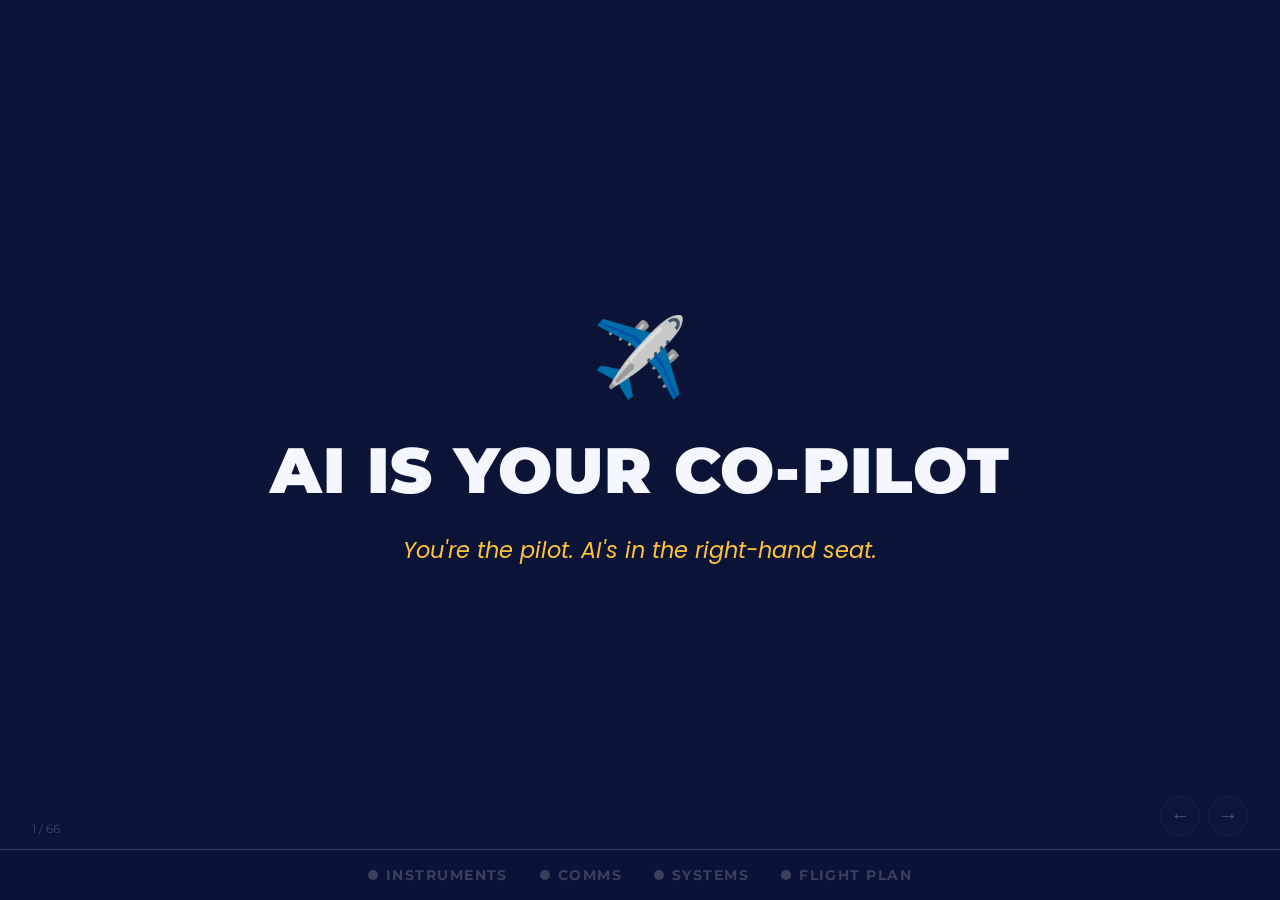
==== commit 99c9f5fd: "Add AI response examples to anatomy prompt and both trainer's example slides" ====
--- a/docs/index.html
+++ b/docs/index.html
@@ -164,13 +164,25 @@
   </div>
 </div>
 
+<!-- Slide 15c: AI Response to Example Prompt -->
+<div class="slide" data-checks="1,0,0,0" data-pulsing="comms" data-notes="Show what AI produced. Point out how specific the output is because the prompt was specific. 'Same AI — but look what happens when the pilot steers well.'">
+  <h3>AI Response</h3>
+  <div class="case-card mt-3" style="font-family:var(--font-body);font-size:1.2rem;line-height:2.2;text-align:left;white-space:normal">
+    Dei, exam-ku bayapadra level-la paper tough irukka chance-e illa 😄<br>
+    Nee padichadhu waste aagathu, brain-ku konjam trust kududa!<br>
+    Worst case, question paper confuse pannum... nee illa 🤣<br>
+    Go smash it da, all the best! 💪📚
+  </div>
+  <p class="subtitle mt-3">Same AI. Clear instructions → useful output.</p>
+</div>
+
 <!-- Slide 16: Mission Briefing -->
-<div class="slide" data-checks="1,0,0,0" data-pulsing="comms" data-notes="Setup rules: 2 rounds, write best prompt (3 min each), 1 random goes live + gold standard, then score the rest.">
+<div class="slide" data-checks="1,0,0,0" data-pulsing="comms" data-notes="Setup rules: 2 rounds, write best prompt (3 min each), 1 random goes live + trainer's example, then score the rest.">
   <h2>Prompt Battle — The Rules</h2>
   <div class="mt-3" style="text-align:left;max-width:550px;font-size:1.3rem">
     <p class="mb-2">1️⃣ Two rounds: one easy, one hard</p>
     <p class="mb-2">2️⃣ Write the BEST prompt you can (3 min per round)</p>
-    <p>3️⃣ 1 random prompt goes LIVE + gold standard</p>
+    <p>3️⃣ 1 random prompt goes LIVE + trainer's example</p>
   </div>
 </div>
 
@@ -182,20 +194,31 @@
 </div>
 
 <!-- Slide 18: Round 1 Live Fire -->
-<div class="slide" data-checks="1,0,0,0" data-pulsing="comms" data-notes="Collect slips. Random pull 1. Type EXACTLY as written. Room scores 1-5 fingers. Then type Gold Standard.">
+<div class="slide" data-checks="1,0,0,0" data-pulsing="comms" data-notes="Collect slips. Random pull 1. Type EXACTLY as written. Room scores 1-5 fingers. Then show trainer's example.">
   <h3>Live Fire — Round 1</h3>
   <textarea class="typing-bay" placeholder="Type the squad's prompt here exactly as written..."></textarea>
   <p class="vote-prompt mt-2">Score it! (1–5 fingers)</p>
 </div>
 
-<!-- Slide 18b: Gold Standard Round 1 -->
-<div class="slide" data-checks="1,0,0,0" data-pulsing="comms" data-notes="Type this prompt live. Let the room watch the output generate. Then pause 5 seconds: 'Same AI. Same mission. Different pilot.'">
-  <h3>Gold Standard — Round 1</h3>
-  <div class="case-card mt-2" style="font-family:var(--font-body);font-size:1rem;line-height:1.8;text-align:left;white-space:normal">
+<!-- Slide 18b: Trainer's Example Round 1 -->
+<div class="slide" data-checks="1,0,0,0" data-pulsing="comms" data-notes="Show the prompt first, then reveal the AI output. 'Same AI. Same mission. Different pilot.'">
+  <h3>Trainer's Example — Round 1</h3>
+  <div class="case-card mt-2" style="font-family:var(--font-body);font-size:0.95rem;line-height:1.7;text-align:left;white-space:normal">
     "Write a <span class="amber">4-line WhatsApp message</span> from a friend who is begging a teenager to drink more water. Make it <span class="amber">funny and dramatic</span> — like the friend is going to cry if they don't drink water. Use <span class="amber">casual everyday language</span>. <span class="red">Don't use the word 'healthy'.</span>"
   </div>
-  <textarea class="typing-bay mt-2" placeholder="Paste into AI and show output here..."></textarea>
-  <p class="amber mt-2" style="font-size:1.3rem;font-family:var(--font-heading);font-weight:700">Same AI. Same Mission. Different Pilot.</p>
+  <p class="amber mt-2" style="font-size:1.1rem;font-family:var(--font-heading);font-weight:700">Same AI. Same Mission. Different Pilot.</p>
+</div>
+
+<!-- Slide 18c: Trainer's Example Round 1 — AI Response -->
+<div class="slide" data-checks="1,0,0,0" data-pulsing="comms" data-notes="Show the AI output. Let the contrast land. 5 seconds silence.">
+  <h3>AI Response — Round 1</h3>
+  <div class="case-card mt-2" style="font-family:var(--font-body);font-size:1.15rem;line-height:2.2;text-align:left;white-space:normal">
+    Bro, please konjam water kudichidu da 😭<br>
+    Nee cactus-ah illa human-ah nu enakku doubt varudhu!<br>
+    Bottle full-a irukku, aana nee touch kooda panna maatiya 😩<br>
+    Innum 5 mins-la water kudikkala na naan emotional-a azhuven da 💧😂
+  </div>
+  <p class="amber mt-3" style="font-size:1.3rem;font-family:var(--font-heading);font-weight:700">Same AI. Same Mission. Different Pilot.</p>
 </div>
 
 <!-- Slide 19: Round 2 Hard Mission -->
@@ -206,27 +229,71 @@
 </div>
 
 <!-- Slide 20: Round 2 Live Fire -->
-<div class="slide" data-checks="1,0,0,0" data-pulsing="comms" data-notes="Same mechanic. Random pull, type exactly, room scores 1-5, then gold standard.">
+<div class="slide" data-checks="1,0,0,0" data-pulsing="comms" data-notes="Same mechanic. Random pull, type exactly, room scores 1-5, then trainer's example.">
   <h3>Live Fire — Round 2</h3>
   <textarea class="typing-bay" placeholder="Type the squad's prompt here exactly as written..."></textarea>
   <p class="vote-prompt mt-2">Score it! (1–5 fingers)</p>
 </div>
 
-<!-- Slide 20b: Gold Standard Round 2 -->
-<div class="slide" data-checks="1,0,0,0" data-pulsing="comms" data-notes="Type this prompt live. Let the room see the contrast.">
-  <h3>Gold Standard — Round 2</h3>
-  <div class="case-card mt-2" style="font-family:var(--font-body);font-size:0.9rem;line-height:1.7;text-align:left;white-space:normal">
+<!-- Slide 20b: Trainer's Example Round 2 -->
+<div class="slide" data-checks="1,0,0,0" data-pulsing="comms" data-notes="Show the prompt. Then next slide shows the AI response.">
+  <h3>Trainer's Example — Round 2</h3>
+  <div class="case-card mt-2" style="font-family:var(--font-body);font-size:0.85rem;line-height:1.6;text-align:left;white-space:normal">
     "Make a <span class="amber">'5 Clues About Me' career quiz</span> for a teenager. Give 5 simple questions: what I enjoy doing, what makes me angry, what problem I want to fix, what I can do for hours without getting bored, what people come to me for help with. For each question, give <span class="amber">3 example answers</span> and show what kind of job it points to. Keep it <span class="amber">on one page</span>. Make it feel like a <span class="amber">fun magazine quiz</span> — not a boring school test. Every job suggestion must include <span class="red">one unusual or surprising job</span>. Show it as a simple table."
   </div>
-  <textarea class="typing-bay mt-2" placeholder="Paste into AI and show output here..."></textarea>
-  <p class="amber mt-2" style="font-size:1.3rem;font-family:var(--font-heading);font-weight:700">Same AI. Same Mission. Different Pilot.</p>
+  <p class="amber mt-2" style="font-size:1.1rem;font-family:var(--font-heading);font-weight:700">Same AI. Same Mission. Different Pilot.</p>
+</div>
+
+<!-- Slide 20c: Trainer's Example Round 2 — AI Response -->
+<div class="slide" data-checks="1,0,0,0" data-pulsing="comms" data-notes="Show the AI output table. Let them see the quality difference. Scroll if needed.">
+  <h3>AI Response — Round 2</h3>
+  <div style="max-width:850px;overflow-y:auto;max-height:75vh;text-align:left;font-size:0.75rem;line-height:1.5">
+    <p style="font-size:1rem;margin-bottom:0.5rem" class="amber">🌟 5 CLUES ABOUT ME 🌟</p>
+    <table style="width:100%;border-collapse:collapse;font-size:0.7rem">
+      <thead>
+        <tr style="border-bottom:2px solid var(--amber);text-align:left">
+          <th style="padding:0.4rem;color:var(--amber)">Clue</th>
+          <th style="padding:0.4rem;color:var(--amber)">Example Answers</th>
+          <th style="padding:0.4rem;color:var(--amber)">Careers It Points To</th>
+        </tr>
+      </thead>
+      <tbody>
+        <tr style="border-bottom:1px solid var(--grey-dim)">
+          <td style="padding:0.4rem;vertical-align:top;font-weight:600">1. What do I enjoy?</td>
+          <td style="padding:0.4rem;vertical-align:top">Creating videos, drawing · Solving puzzles · Helping people feel better</td>
+          <td style="padding:0.4rem;vertical-align:top">Animator, <span class="amber">Theme Park Designer</span> · Data Analyst, <span class="amber">Escape Room Designer</span> · Counselor, <span class="amber">Animal Rehab Specialist</span></td>
+        </tr>
+        <tr style="border-bottom:1px solid var(--grey-dim)">
+          <td style="padding:0.4rem;vertical-align:top;font-weight:600">2. What makes me angry?</td>
+          <td style="padding:0.4rem;vertical-align:top">Unfair treatment · Waste & pollution · Bad apps</td>
+          <td style="padding:0.4rem;vertical-align:top">Lawyer, <span class="amber">Human Rights Investigator</span> · Environmental Scientist, <span class="amber">Ocean Cleanup Engineer</span> · UX Researcher, <span class="amber">Video Game Tester</span></td>
+        </tr>
+        <tr style="border-bottom:1px solid var(--grey-dim)">
+          <td style="padding:0.4rem;vertical-align:top;font-weight:600">3. What problem to fix?</td>
+          <td style="padding:0.4rem;vertical-align:top">Stress & loneliness · Climate issues · Fake news</td>
+          <td style="padding:0.4rem;vertical-align:top">Psychologist, <span class="amber">Happiness Researcher</span> · Conservationist, <span class="amber">Wildlife Drone Operator</span> · Journalist, <span class="amber">Digital Forensics Analyst</span></td>
+        </tr>
+        <tr style="border-bottom:1px solid var(--grey-dim)">
+          <td style="padding:0.4rem;vertical-align:top;font-weight:600">4. Hours without boredom?</td>
+          <td style="padding:0.4rem;vertical-align:top">Building things · Reading & research · Talking & debating</td>
+          <td style="padding:0.4rem;vertical-align:top">Engineer, <span class="amber">Robotics Technician</span> · Professor, <span class="amber">Museum Curator</span> · Lawyer, <span class="amber">Professional Negotiator</span></td>
+        </tr>
+        <tr>
+          <td style="padding:0.4rem;vertical-align:top;font-weight:600">5. People ask me for?</td>
+          <td style="padding:0.4rem;vertical-align:top">Fixing tech problems · Organizing events · Creative ideas</td>
+          <td style="padding:0.4rem;vertical-align:top">Developer, <span class="amber">Ethical Hacker</span> · Event Planner, <span class="amber">Film Production Coordinator</span> · Content Creator, <span class="amber">Comic Book Editor</span></td>
+        </tr>
+      </tbody>
+    </table>
+    <p style="margin-top:0.8rem;font-size:0.8rem">🎯 The weirdest-sounding jobs are often real jobs. Someone gets paid to design escape rooms, fly drones to track wildlife, or study happiness for a living! 🚀</p>
+  </div>
 </div>
 
 <!-- Slide 21: Peer Scoring -->
 <div class="slide" data-checks="1,0,0,0" data-pulsing="comms" data-notes="Redistribute slips (pass one table left). Each squad reads received prompt, scores 1-5. Write score on slip, pass back. Helper collects.">
   <h2>Your Turn to Judge</h2>
   <p class="mt-2">Read the prompt you received. Score 1–5.</p>
-  <p class="subtitle">The gold standard is your benchmark.</p>
+  <p class="subtitle">The trainer's example is your benchmark.</p>
   <div data-timer="180" class="mt-3"></div>
 </div>
 
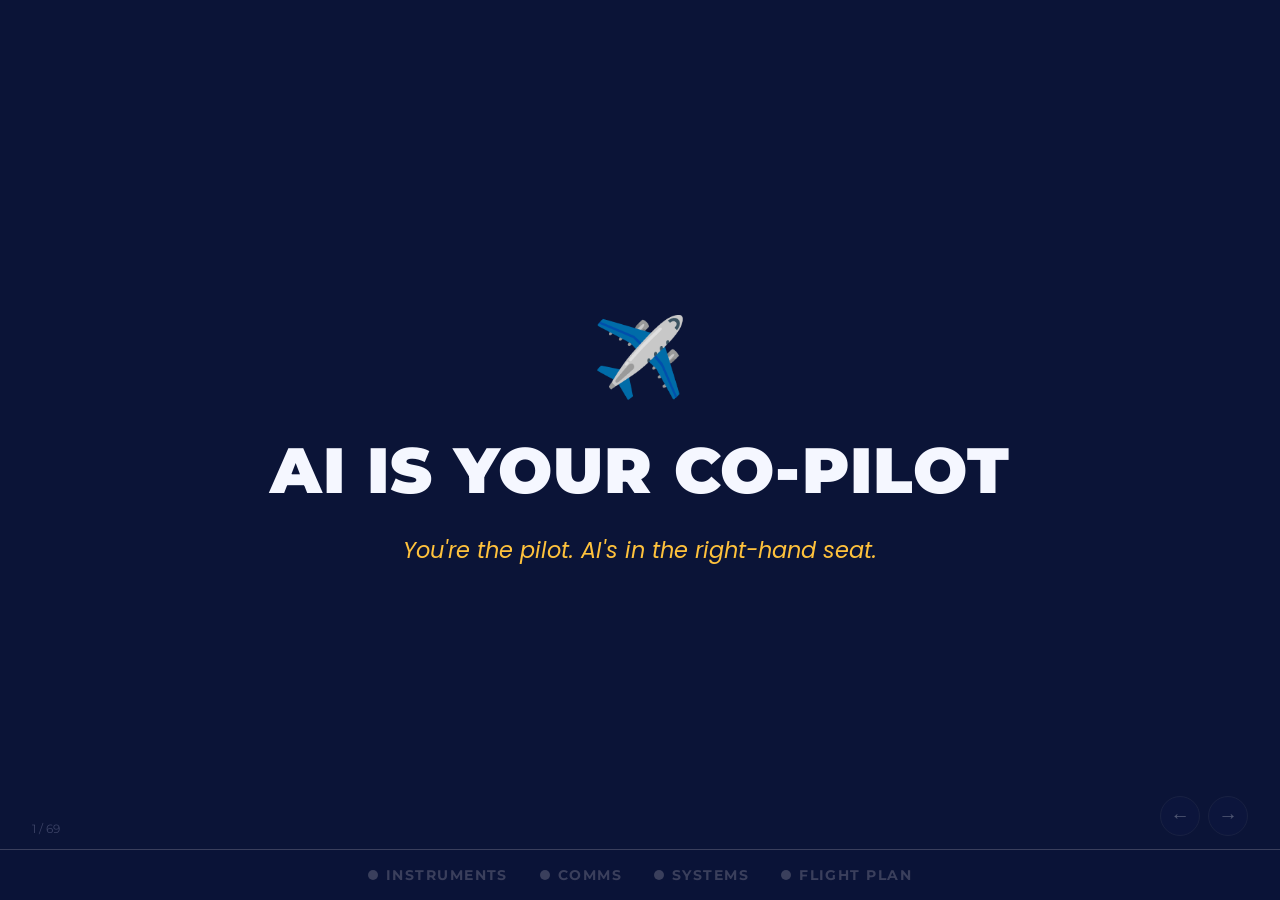
==== commit c9fab207: "Add sample Flight Log (2 examples) and Pledge (5 examples) slides" ====
--- a/docs/index.html
+++ b/docs/index.html
@@ -657,6 +657,54 @@
   <p class="subtitle mt-3">Fill all 4. The last box is YOUR career invention.</p>
 </div>
 
+<!-- Slide 39b: Flight Log Sample 1 -->
+<div class="slide" data-checks="1,1,1,0" data-pulsing="flightplan" data-notes="Show a sample so they understand what to write. This is just an example — theirs can be completely different.">
+  <h3>Sample Flight Log</h3>
+  <div class="mt-3" style="display:grid;grid-template-columns:1fr 1fr;gap:1px;max-width:650px;background:var(--grey-dim);border:2px solid var(--amber);border-radius:8px;overflow:hidden;font-size:0.9rem">
+    <div style="background:var(--navy);padding:1.2rem;text-align:left">
+      <p>🎮 <span class="amber">I enjoy...</span></p>
+      <p class="mt-1" style="color:var(--white);opacity:0.9">Making reels, editing videos, trying new apps, playing cricket</p>
+    </div>
+    <div style="background:var(--navy);padding:1.2rem;text-align:left">
+      <p>🔭 <span class="amber">I'm curious about...</span></p>
+      <p class="mt-1" style="color:var(--white);opacity:0.9">How Netflix knows what I want to watch, space, robotics</p>
+    </div>
+    <div style="background:var(--navy);padding:1.2rem;text-align:left">
+      <p>🌍 <span class="amber">A problem I'd solve...</span></p>
+      <p class="mt-1" style="color:var(--white);opacity:0.9">Traffic in my city is terrible — nobody can reach anywhere on time</p>
+    </div>
+    <div style="background:var(--navy);padding:1.2rem;text-align:left">
+      <p>🚀 <span class="amber">AI + Me =</span></p>
+      <p class="mt-1" style="color:var(--white);opacity:0.9"><strong>AI Traffic Flow Designer</strong> — use AI to predict and fix traffic jams in real time</p>
+    </div>
+  </div>
+  <p class="subtitle mt-2">This is just one example. Yours will be different!</p>
+</div>
+
+<!-- Slide 39c: Flight Log Sample 2 -->
+<div class="slide" data-checks="1,1,1,0" data-pulsing="flightplan" data-notes="Second sample — different personality, different career. Shows variety.">
+  <h3>Another Sample</h3>
+  <div class="mt-3" style="display:grid;grid-template-columns:1fr 1fr;gap:1px;max-width:650px;background:var(--grey-dim);border:2px solid var(--amber);border-radius:8px;overflow:hidden;font-size:0.9rem">
+    <div style="background:var(--navy);padding:1.2rem;text-align:left">
+      <p>🎮 <span class="amber">I enjoy...</span></p>
+      <p class="mt-1" style="color:var(--white);opacity:0.9">Drawing, making rangoli, watching cooking shows, arguing with friends</p>
+    </div>
+    <div style="background:var(--navy);padding:1.2rem;text-align:left">
+      <p>🔭 <span class="amber">I'm curious about...</span></p>
+      <p class="mt-1" style="color:var(--white);opacity:0.9">Why some ads make me want to buy things, how memes spread so fast</p>
+    </div>
+    <div style="background:var(--navy);padding:1.2rem;text-align:left">
+      <p>🌍 <span class="amber">A problem I'd solve...</span></p>
+      <p class="mt-1" style="color:var(--white);opacity:0.9">Small businesses in my area can't compete with big brands online</p>
+    </div>
+    <div style="background:var(--navy);padding:1.2rem;text-align:left">
+      <p>🚀 <span class="amber">AI + Me =</span></p>
+      <p class="mt-1" style="color:var(--white);opacity:0.9"><strong>AI Marketing Coach for Small Shops</strong> — help local businesses create viral content using AI</p>
+    </div>
+  </div>
+  <p class="subtitle mt-2">There are no wrong answers. YOUR interests = YOUR runway.</p>
+</div>
+
 <!-- Slide 40: Design Your Future (QUIET) -->
 <div class="slide dawn-gradient" data-checks="1,1,1,0" data-notes="DROP THE VOLUME. No timer ring. Protect the quiet. Don't talk for first 2 min. Walk softly. Optional quiet music. 5-7 min solo writing.">
   <p style="font-size:clamp(1.5rem,3vw,2.5rem);font-family:var(--font-heading);font-weight:700">Fill your Flight Log.</p>
@@ -708,6 +756,19 @@
   <p class="subtitle mt-3">Write it on the back of your Flight Log.</p>
 </div>
 
+<!-- Slide 44b: Pledge Samples -->
+<div class="slide" data-checks="1,1,1,1" data-notes="Show a few samples to spark ideas. Read 2-3 aloud. Then let them write their own.">
+  <h3>Some Examples</h3>
+  <div class="mt-3" style="text-align:left;max-width:650px;font-size:clamp(1rem,1.8vw,1.3rem);line-height:2.2">
+    <p>"Here's what I'm bringing that the machine can't: <span class="amber">my gut feeling when something doesn't feel right</span>"</p>
+    <p>"Here's what I'm bringing that the machine can't: <span class="amber">the ability to make my friends laugh when they're sad</span>"</p>
+    <p>"Here's what I'm bringing that the machine can't: <span class="amber">the courage to say no when everyone says yes</span>"</p>
+    <p>"Here's what I'm bringing that the machine can't: <span class="amber">knowing what my amma needs without her asking</span>"</p>
+    <p>"Here's what I'm bringing that the machine can't: <span class="amber">my crazy ideas that don't make sense until they do</span>"</p>
+  </div>
+  <p class="subtitle mt-3">Now write yours. No wrong answers.</p>
+</div>
+
 <!-- Slide 45: The Co-Pilot Cup -->
 <div class="slide" data-checks="1,1,1,1" data-notes="Crown the winner! Read scores. Cheer. Celebrate.">
   <h2>🏆 The Co-Pilot Cup</h2>
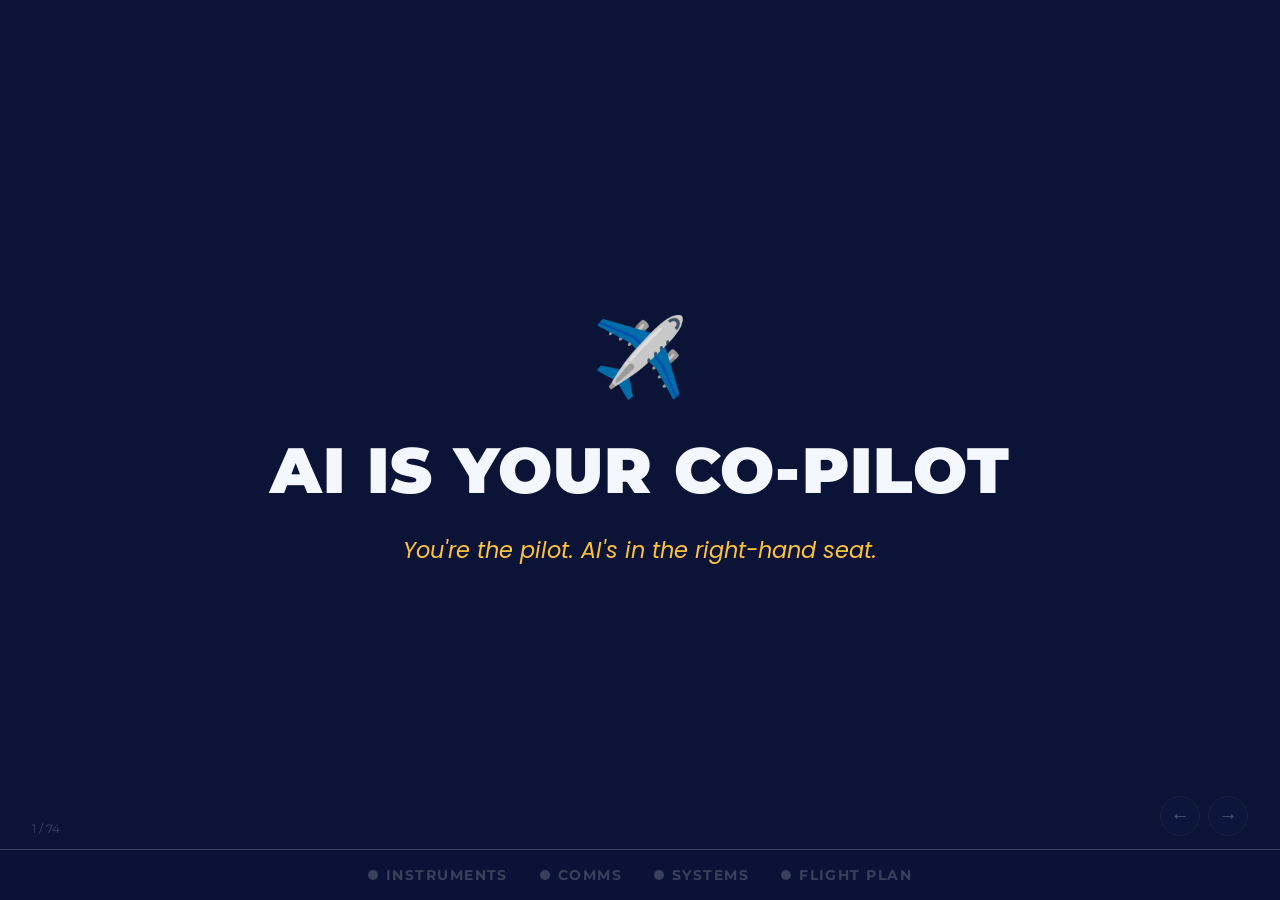
==== commit f0a54156: "Redesign Navigation: 12 real AI jobs across sectors, all TRUE twist, betting mechanic, G4=40pts, tot" ====
--- a/docs/index.html
+++ b/docs/index.html
@@ -566,75 +566,136 @@
   <p class="subtitle">Where do YOU want to fly?</p>
 </div>
 
-<!-- Slide 30: Drone Traffic Controller -->
-<div class="slide" data-checks="1,1,1,0" data-pulsing="flightplan" data-notes="Answer: TODAY. Aviation authorities already employ them for delivery and survey drones.">
-  <span class="corner-legend">1 = TODAY 🟢 · 0 = FUTURE 🔮</span>
-  <h2>Drone Traffic Controller</h2>
-  <div data-timer="5" class="mt-3"></div>
-  <div class="reveal-stamp true">TODAY 🟢</div>
-</div>
-
-<!-- Slide 31: Synthetic Media Detective -->
-<div class="slide" data-checks="1,1,1,0" data-pulsing="flightplan" data-notes="Answer: FUTURE. Will specialize in detecting deepfakes, AI-generated news, and cloned voices in legal/media.">
-  <span class="corner-legend">1 = TODAY 🟢 · 0 = FUTURE 🔮</span>
-  <h2>Synthetic Media Detective</h2>
-  <div data-timer="5" class="mt-3"></div>
-  <div class="reveal-stamp myth">FUTURE 🔮</div>
-</div>
-
-<!-- Slide 32: AI Bias Auditor -->
-<div class="slide" data-checks="1,1,1,0" data-pulsing="flightplan" data-notes="Answer: TODAY. Companies hire people right now to find discrimination baked into AI systems.">
-  <span class="corner-legend">1 = TODAY 🟢 · 0 = FUTURE 🔮</span>
+<!-- Slide 29b: How to Bet (Navigation) -->
+<div class="slide" data-checks="1,1,1,0" data-pulsing="flightplan" data-notes="Same betting mechanic as Instruments. 1=TRUE (this job is real) or 0=MYTH (this is fake). Bet 1-3 fingers. Twist: they're ALL real — but students don't know that yet.">
+  <h2>Real Job or Made Up?</h2>
+  <p class="mt-2">These jobs only exist because of AI.</p>
+  <div class="mt-3" style="text-align:left;max-width:500px">
+    <p class="mb-2">✋ Hold up: <span class="amber">1 = REAL JOB</span> or <span class="amber">0 = MADE UP</span></p>
+    <p class="mb-2">🤞 Hold up: your bet — <span class="amber">1, 2, or 3</span> fingers</p>
+    <p class="mb-2">✅ Right → +your bet</p>
+    <p>❌ Wrong → −your bet</p>
+  </div>
+  <p class="subtitle mt-3">Some of these sound too crazy to be real... but are they?</p>
+</div>
+
+<!-- Slide 30: Job 1 - AI Pathology Analyst -->
+<div class="slide" data-checks="1,1,1,0" data-pulsing="flightplan" data-notes="REAL. AI reads biopsy slides to detect cancer — faster and sometimes more accurate than human pathologists. Used in hospitals now.">
+  <span class="corner-legend">1 = REAL · 0 = MADE UP</span>
+  <h2>AI Pathology Analyst</h2>
+  <p class="mt-2" style="color:var(--grey-mid);font-size:1rem">Uses AI to read medical scans and detect diseases</p>
+  <div data-timer="5" class="mt-3"></div>
+  <div class="reveal-stamp true">REAL ✅</div>
+</div>
+
+<!-- Slide 31: Job 2 - Radiology AI Trainer -->
+<div class="slide" data-checks="1,1,1,0" data-pulsing="flightplan" data-notes="REAL. Teaches AI systems to correctly read X-rays and MRIs by labeling thousands of images. Medical + Tech hybrid role.">
+  <span class="corner-legend">1 = REAL · 0 = MADE UP</span>
+  <h2>Radiology AI Trainer</h2>
+  <p class="mt-2" style="color:var(--grey-mid);font-size:1rem">Teaches AI to correctly read X-rays and MRIs</p>
+  <div data-timer="5" class="mt-3"></div>
+  <div class="reveal-stamp true">REAL ✅</div>
+</div>
+
+<!-- Slide 32: Job 3 - Prompt Engineer -->
+<div class="slide" data-checks="1,1,1,0" data-pulsing="flightplan" data-notes="REAL. Pays ₹20-50 LPA. Didn't exist 3 years ago. Companies hire people just to write good AI instructions. The skill you just practiced!">
+  <span class="corner-legend">1 = REAL · 0 = MADE UP</span>
+  <h2>Prompt Engineer</h2>
+  <p class="mt-2" style="color:var(--grey-mid);font-size:1rem">Gets paid to write clear instructions for AI tools</p>
+  <div data-timer="5" class="mt-3"></div>
+  <div class="reveal-stamp true">REAL ✅</div>
+</div>
+
+<!-- Slide 33: Job 4 - AI Bias Auditor -->
+<div class="slide" data-checks="1,1,1,0" data-pulsing="flightplan" data-notes="REAL. Companies hire people to find discrimination hidden in AI systems used for hiring, loans, and college admissions. Law + Ethics + Tech.">
+  <span class="corner-legend">1 = REAL · 0 = MADE UP</span>
   <h2>AI Bias Auditor</h2>
-  <div data-timer="5" class="mt-3"></div>
-  <div class="reveal-stamp true">TODAY 🟢</div>
-</div>
-
-<!-- Slide 33: Personal AI Trainer -->
-<div class="slide" data-checks="1,1,1,0" data-pulsing="flightplan" data-notes="Answer: FUTURE. Will customize and fine-tune personal AI tools — like a tailor for digital tools.">
-  <span class="corner-legend">1 = TODAY 🟢 · 0 = FUTURE 🔮</span>
-  <h2>Personal AI Trainer</h2>
-  <div data-timer="5" class="mt-3"></div>
-  <div class="reveal-stamp myth">FUTURE 🔮</div>
-</div>
-
-<!-- Slide 34: Climate Restoration Engineer -->
-<div class="slide" data-checks="1,1,1,0" data-pulsing="flightplan" data-notes="Answer: FUTURE. Will design large-scale carbon capture and ecosystem repair using AI modelling.">
-  <span class="corner-legend">1 = TODAY 🟢 · 0 = FUTURE 🔮</span>
-  <h2>Climate Restoration Engineer</h2>
-  <div data-timer="5" class="mt-3"></div>
-  <div class="reveal-stamp myth">FUTURE 🔮</div>
-</div>
-
-<!-- Slide 35: Prompt Engineer -->
-<div class="slide" data-checks="1,1,1,0" data-pulsing="flightplan" data-notes="Answer: TODAY. Pays ₹20-50 LPA right now. This job didn't exist 3 years ago.">
-  <span class="corner-legend">1 = TODAY 🟢 · 0 = FUTURE 🔮</span>
-  <h2>Prompt Engineer</h2>
-  <div data-timer="5" class="mt-3"></div>
-  <div class="reveal-stamp true">TODAY 🟢</div>
-</div>
-
-<!-- Slide 36: Digital Twin Architect -->
-<div class="slide" data-checks="1,1,1,0" data-pulsing="flightplan" data-notes="Answer: TODAY. Builds virtual replicas of factories, cities, hospitals for real-time simulation.">
-  <span class="corner-legend">1 = TODAY 🟢 · 0 = FUTURE 🔮</span>
-  <h2>Digital Twin Architect</h2>
-  <div data-timer="5" class="mt-3"></div>
-  <div class="reveal-stamp true">TODAY 🟢</div>
-</div>
-
-<!-- Slide 37: AI-Human Collaboration Coach -->
-<div class="slide" data-checks="1,1,1,0" data-pulsing="flightplan" data-notes="Answer: FUTURE. Will train teams to work alongside AI effectively. After all 8: 'Your future job might not have a name yet.'">
-  <span class="corner-legend">1 = TODAY 🟢 · 0 = FUTURE 🔮</span>
-  <h2>AI-Human Collaboration Coach</h2>
-  <div data-timer="5" class="mt-3"></div>
-  <div class="reveal-stamp myth">FUTURE 🔮</div>
-</div>
-
-<!-- Slide 37b: Reveal Line -->
-<div class="slide" data-checks="1,1,1,0" data-pulsing="flightplan" data-notes="Let this line land. Then move to squad warm-up.">
-  <p style="font-size:clamp(1.3rem,2.5vw,2rem);max-width:50ch;line-height:1.6">
-    "Your future job might not have a name yet — but look how fast <span class="amber">'coming soon'</span> becomes <span class="amber">'already hiring.'</span>"
+  <p class="mt-2" style="color:var(--grey-mid);font-size:1rem">Finds hidden discrimination inside AI systems</p>
+  <div data-timer="5" class="mt-3"></div>
+  <div class="reveal-stamp true">REAL ✅</div>
+</div>
+
+<!-- Slide 34: Job 5 - AI Crop Advisor -->
+<div class="slide" data-checks="1,1,1,0" data-pulsing="flightplan" data-notes="REAL. Farmers photograph crops → AI diagnoses diseases instantly. Used across India right now with apps like Plantix. Agriculture + AI.">
+  <span class="corner-legend">1 = REAL · 0 = MADE UP</span>
+  <h2>AI Crop Advisor</h2>
+  <p class="mt-2" style="color:var(--grey-mid);font-size:1rem">Uses drone photos + AI to tell farmers which plants are sick</p>
+  <div data-timer="5" class="mt-3"></div>
+  <div class="reveal-stamp true">REAL ✅</div>
+</div>
+
+<!-- Slide 35: Job 6 - Algorithmic Trader -->
+<div class="slide" data-checks="1,1,1,0" data-pulsing="flightplan" data-notes="REAL. Uses AI to buy/sell stocks in milliseconds. Most trades on stock exchanges are now done by AI. Finance + Commerce + AI.">
+  <span class="corner-legend">1 = REAL · 0 = MADE UP</span>
+  <h2>Algorithmic Trader</h2>
+  <p class="mt-2" style="color:var(--grey-mid);font-size:1rem">Uses AI to buy and sell stocks faster than any human</p>
+  <div data-timer="5" class="mt-3"></div>
+  <div class="reveal-stamp true">REAL ✅</div>
+</div>
+
+<!-- Slide 36: Job 7 - AI Content Moderator Trainer -->
+<div class="slide" data-checks="1,1,1,0" data-pulsing="flightplan" data-notes="REAL. Teaches AI what's harmful vs just a joke. Every social media platform hires these. Business + Ethics + AI.">
+  <span class="corner-legend">1 = REAL · 0 = MADE UP</span>
+  <h2>AI Content Moderator Trainer</h2>
+  <p class="mt-2" style="color:var(--grey-mid);font-size:1rem">Teaches AI the difference between harmful content and a joke</p>
+  <div data-timer="5" class="mt-3"></div>
+  <div class="reveal-stamp true">REAL ✅</div>
+</div>
+
+<!-- Slide 37: Job 8 - AI Music Producer -->
+<div class="slide" data-checks="1,1,1,0" data-pulsing="flightplan" data-notes="REAL. Creates background scores, jingles, and beats using AI tools like AIVA and Suno. Used in films, ads, and games. Art + Music + AI.">
+  <span class="corner-legend">1 = REAL · 0 = MADE UP</span>
+  <h2>AI Music Producer</h2>
+  <p class="mt-2" style="color:var(--grey-mid);font-size:1rem">Creates film music and ad jingles using AI composition tools</p>
+  <div data-timer="5" class="mt-3"></div>
+  <div class="reveal-stamp true">REAL ✅</div>
+</div>
+
+<!-- Slide 38: Job 9 - AI Dubbing Specialist -->
+<div class="slide" data-checks="1,1,1,0" data-pulsing="flightplan" data-notes="REAL. AI clones an actor's voice and dubs into 20+ languages. Used by Netflix, YouTube creators. Art + Film + AI.">
+  <span class="corner-legend">1 = REAL · 0 = MADE UP</span>
+  <h2>AI Dubbing Specialist</h2>
+  <p class="mt-2" style="color:var(--grey-mid);font-size:1rem">Dubs movies into 20 languages — keeping the actor's own voice</p>
+  <div data-timer="5" class="mt-3"></div>
+  <div class="reveal-stamp true">REAL ✅</div>
+</div>
+
+<!-- Slide 39: Job 10 - Legal AI Trainer -->
+<div class="slide" data-checks="1,1,1,0" data-pulsing="flightplan" data-notes="REAL. Feeds court judgments into AI so lawyers can search 50 years of cases in seconds. Law + AI. Used in Indian courts too.">
+  <span class="corner-legend">1 = REAL · 0 = MADE UP</span>
+  <h2>Legal AI Trainer</h2>
+  <p class="mt-2" style="color:var(--grey-mid);font-size:1rem">Teaches AI to search 50 years of court cases in seconds</p>
+  <div data-timer="5" class="mt-3"></div>
+  <div class="reveal-stamp true">REAL ✅</div>
+</div>
+
+<!-- Slide 40: Job 11 - AI Localization Writer -->
+<div class="slide" data-checks="1,1,1,0" data-pulsing="flightplan" data-notes="REAL. Adapts AI translations so books, games, and apps feel natural in Tamil, Hindi, Telugu etc. Literature + Language + AI.">
+  <span class="corner-legend">1 = REAL · 0 = MADE UP</span>
+  <h2>AI Localization Writer</h2>
+  <p class="mt-2" style="color:var(--grey-mid);font-size:1rem">Makes AI translations feel natural in local languages</p>
+  <div data-timer="5" class="mt-3"></div>
+  <div class="reveal-stamp true">REAL ✅</div>
+</div>
+
+<!-- Slide 41: Job 12 - Digital Twin Engineer -->
+<div class="slide" data-checks="1,1,1,0" data-pulsing="flightplan" data-notes="REAL. Builds virtual copies of factories, hospitals, even entire cities to test changes before building them in reality. Engineering + AI.">
+  <span class="corner-legend">1 = REAL · 0 = MADE UP</span>
+  <h2>Digital Twin Engineer</h2>
+  <p class="mt-2" style="color:var(--grey-mid);font-size:1rem">Builds virtual copies of real buildings to test changes safely</p>
+  <div data-timer="5" class="mt-3"></div>
+  <div class="reveal-stamp true">REAL ✅</div>
+</div>
+
+<!-- Slide 41b: The Big Reveal -->
+<div class="slide" data-checks="1,1,1,0" data-pulsing="flightplan" data-notes="THE TWIST. All 12 were real. Let this land. 'Every single one of these jobs is real. None of them existed 5 years ago. And new ones are being created RIGHT NOW.'">
+  <h2 class="amber">Plot Twist</h2>
+  <p class="mt-3" style="font-size:clamp(1.2rem,2.2vw,1.8rem);max-width:50ch;line-height:1.6">
+    Every single one was <span class="amber">REAL</span>.<br>
+    None of them existed 5 years ago.<br>
+    New ones are being created <span class="amber">right now</span>.
   </p>
+  <p class="subtitle mt-3">Your future job might not have a name yet.</p>
 </div>
 
 <!-- Slide 38: Squad Warm-Up -->
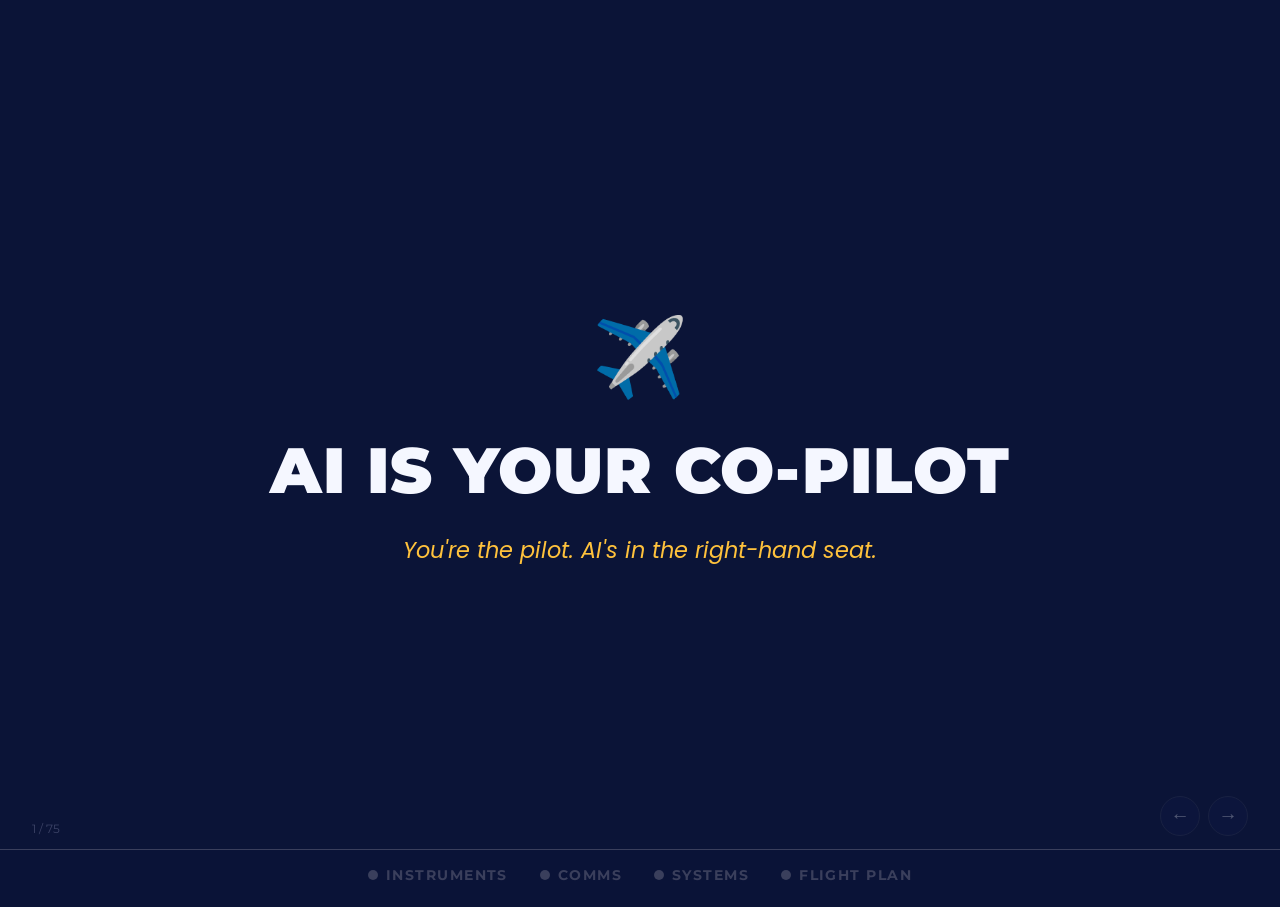
==== commit b5943c49: "Add all-3-cases overview slide before starter arguments so squads can prep simultaneously" ====
--- a/docs/index.html
+++ b/docs/index.html
@@ -110,7 +110,7 @@
 <!-- Slide 10: Myth 5 -->
 <div class="slide" data-checks="0,0,0,0" data-pulsing="instruments" data-notes="Answer: TRUE. Adversarial examples — slightly altered images fool AI completely. A sticker on a stop sign can trick self-driving cars.">
   <span class="corner-legend">1 = TRUE · 0 = MYTH</span>
-  <p class="myth-statement">"AI can be fooled by things a 5-year-old would get right."</p>
+  <p class="myth-statement">"AI can be tricked by simple things that even a small child would understand."</p>
   <div data-timer="5" class="mt-3"></div>
   <div class="reveal-stamp true">TRUE</div>
 </div>
@@ -361,7 +361,30 @@
   <p class="subtitle mt-3">2 speakers per squad: one opens, one closes.</p>
 </div>
 
-<!-- Slide 24c: Starter Arguments -->
+<!-- Slide 24c: All Cases Overview -->
+<div class="slide" data-checks="1,1,0,0" data-pulsing="systems" data-notes="Show all 3 cases at once so squads can start preparing. Give them 2 min huddle time to read and prep for their assigned case.">
+  <h3>The 3 Cases</h3>
+  <div class="mt-2" style="text-align:left;max-width:750px;font-size:clamp(0.75rem,1.2vw,0.9rem);line-height:1.7">
+    <div style="border:1px solid var(--grey-dim);border-radius:6px;padding:0.8rem 1rem;margin-bottom:0.6rem">
+      <p><span class="amber" style="font-weight:700">CASE 1 — THE CODE LEAK</span></p>
+      <p>Rahul (developer) pasted company code into ChatGPT to fix a bug. The code had a client's database password inside. Security caught it.</p>
+      <p style="color:var(--grey-mid);font-style:italic">"I was just trying to fix a bug. Everyone uses AI to code faster."</p>
+    </div>
+    <div style="border:1px solid var(--grey-dim);border-radius:6px;padding:0.8rem 1rem;margin-bottom:0.6rem">
+      <p><span class="amber" style="font-weight:700">CASE 2 — THE VOICE CLONE</span></p>
+      <p>Deepak (YouTuber) used AI to clone dead singer SPB's voice. Released 5 "new songs." Earned ₹2 lakh. Never told fans the voice was AI.</p>
+      <p style="color:var(--grey-mid);font-style:italic">"I'm honouring his legacy. The songs are my compositions — only the voice is AI."</p>
+    </div>
+    <div style="border:1px solid var(--grey-dim);border-radius:6px;padding:0.8rem 1rem">
+      <p><span class="amber" style="font-weight:700">CASE 3 — THE ART HEIST</span></p>
+      <p>BrightAds (agency) typed "Generate art in Neha's style" into AI. Won a ₹15 lakh contract. Neha (the artist) was never contacted or paid.</p>
+      <p style="color:var(--grey-mid);font-style:italic">"You can't copyright a style. AI created something new. That's just business."</p>
+    </div>
+  </div>
+  <p class="subtitle mt-2">Read your case. Prepare your arguments.</p>
+</div>
+
+<!-- Slide 24d: Starter Arguments -->
 <div class="slide" data-checks="1,1,0,0" data-pulsing="systems" data-notes="Show this if squads freeze. They don't have to use these — just removes blank-mind panic.">
   <h3>Starter Arguments <span style="font-size:0.8rem;color:var(--grey-mid)">(use if you freeze)</span></h3>
   <div style="text-align:left;max-width:700px;font-size:clamp(0.8rem,1.3vw,0.95rem);margin-top:1rem">
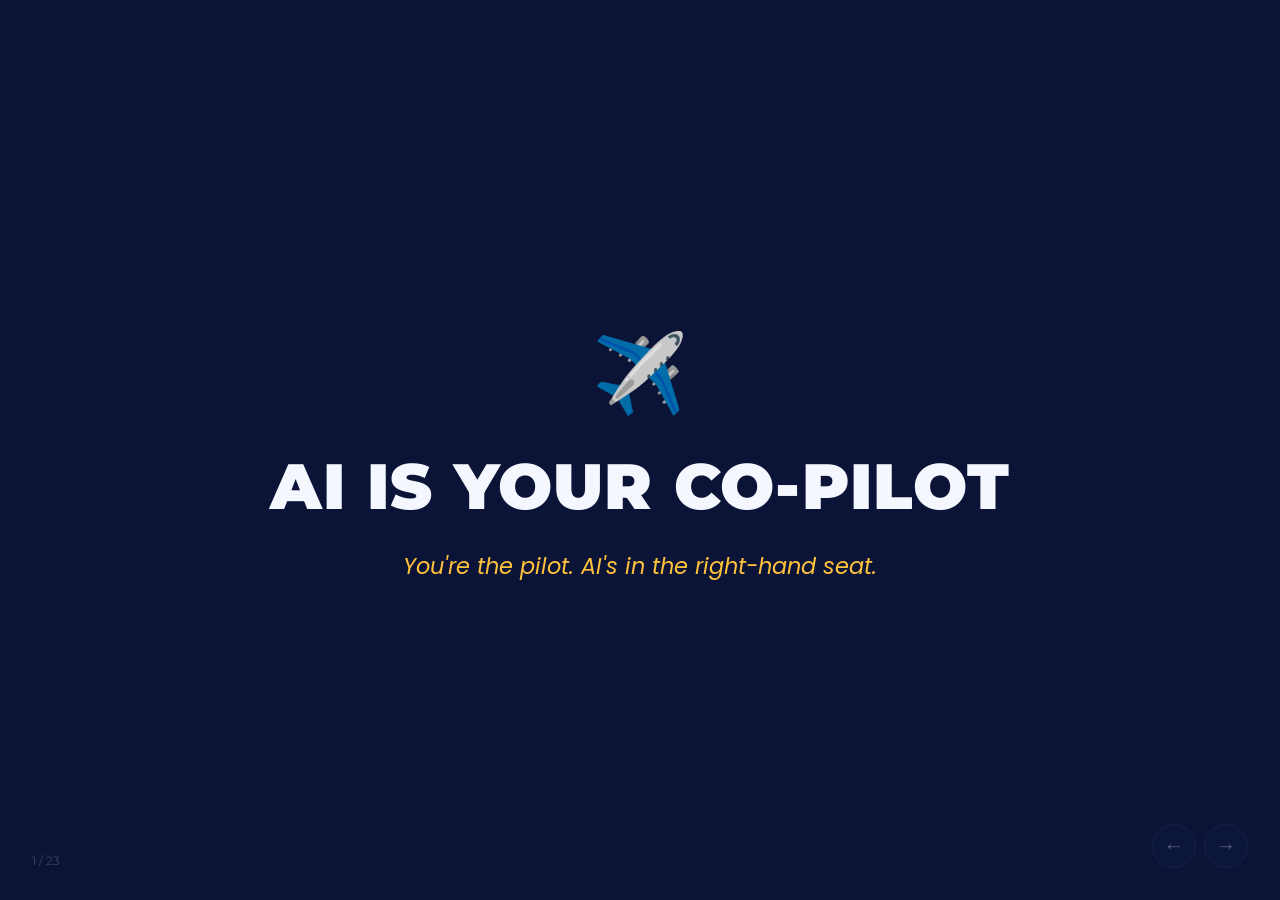
==== commit 7b490099: "v2: Lean Socratic workshop — 23 slides, no scoring, facilitator-led demos, verbal interaction - Rebu" ====
--- a/docs/index.html
+++ b/docs/index.html
@@ -3,32 +3,24 @@
 <head>
   <meta charset="UTF-8">
   <meta name="viewport" content="width=device-width, initial-scale=1.0">
-  <title>AI Is Your Co-Pilot — Workshop</title>
+  <title>AI Is Your Co-Pilot — Workshop v2</title>
   <link rel="stylesheet" href="css/styles.css">
 </head>
 <body>
 
 <div id="presentation">
 
-<!-- ========== SECTION 0: PRE-FLIGHT (Slides 1-4) ========== -->
+<!-- ========== OPENING (5 min) ========== -->
 
 <!-- Slide 1: Title -->
-<div class="slide active" data-checks="0,0,0,0" data-notes="Screen holds while students enter. Music playing low. Stand visible, smiling. Don't start until mostly seated.">
+<div class="slide active" data-notes="Hold while students settle. Music low if possible. Don't start until room is mostly quiet.">
   <div class="big-emoji">✈️</div>
   <h1>AI Is Your Co-Pilot</h1>
   <p class="subtitle">You're the pilot. AI's in the right-hand seat.</p>
 </div>
 
-<!-- Slide 2: Boarding -->
-<div class="slide" data-checks="0,0,0,0" data-notes="3 min: Squad name + cheer. Walk room. Call out squads done early to spark competition. Also: Boarding Pass — fill in worry line, fold, pocket.">
-  <h1>Boarding</h1>
-  <p class="mt-2">Squad name + Cheer</p>
-  <div data-timer="180" class="mt-3"></div>
-  <p class="subtitle mt-3">3 minutes. GO.</p>
-</div>
-
-<!-- Slide 3: The Frame -->
-<div class="slide" data-checks="0,0,0,0" data-notes="The big opening speech (~90 sec). Use Pilots/Ready signal. Two cockpits: alone in storm vs calm with co-pilot. 'Here's the lie everyone's selling you...'">
+<!-- Slide 2: The Frame -->
+<div class="slide" data-notes="90-sec speech: 'Here's the lie everyone's selling you — AI is coming for your seat. Wrong. AI just got handed to YOU. You're the pilot.' Pause. Let it land.">
   <div class="split">
     <div style="text-align:center">
       <div class="big-emoji">🌩️</div>
@@ -42,825 +34,207 @@
   <p class="subtitle mt-4">Which cockpit do you want?</p>
 </div>
 
-<!-- Slide 4: The Four Checks -->
-<div class="slide" data-checks="0,0,0,0" data-notes="Explain 4 checks: Instruments=Knowledge, Comms=Communication, Systems=Ethics, Flight Plan=Navigation. Each check max 20pts. Total 80. Practice Pilots/Ready signal.">
-  <h2>Pre-Flight Check</h2>
-  <div class="mt-3" style="display:flex;flex-direction:column;gap:1rem;text-align:left;max-width:600px">
-    <p>🔧 <span class="amber">Instruments</span> — Knowledge</p>
-    <p>🎙️ <span class="amber">Comms</span> — Communication</p>
-    <p>⚖️ <span class="amber">Systems</span> — Ethics</p>
-    <p>🧭 <span class="amber">Flight Plan</span> — Navigation</p>
-  </div>
-  <p class="subtitle mt-4">Clear all four. Earn your takeoff.</p>
-</div>
-
-<!-- ========== SECTION 1: INSTRUMENTS CHECK — KNOWLEDGE (Slides 5-13) ========== -->
-
-<!-- Slide 5: Check Card -->
-<div class="slide" data-checks="0,0,0,0" data-pulsing="instruments" data-notes="Transition into the first game. Energy up.">
-  <div class="big-emoji">🔧</div>
-  <h2>Instruments Check — Knowledge</h2>
-  <p class="subtitle">Can you out-think the machine?</p>
-</div>
-
-<!-- Slide 5b: How to Bet -->
-<div class="slide" data-checks="0,0,0,0" data-pulsing="instruments" data-notes="Show for 15 sec. TRUE/FALSE card + 1-3 fingers for bet. Right = +bet, Wrong = -bet. Scoring: correct cards × 3, cap at 20.">
-  <h2>How to Bet</h2>
-  <div class="mt-3" style="text-align:left;max-width:500px">
-    <p class="mb-2">✋ Hold up: <span class="amber">1 = TRUE</span> or <span class="amber">0 = FALSE</span></p>
-    <p class="mb-2">🤞 Hold up: your bet — <span class="amber">1, 2, or 3</span> fingers</p>
-    <p class="mb-2">✅ Right → +your bet</p>
-    <p>❌ Wrong → −your bet</p>
-  </div>
-  <p class="subtitle mt-4">Scared pilots bet 1.</p>
-</div>
-
-<!-- Slide 6: Myth 1 -->
-<div class="slide" data-checks="0,0,0,0" data-pulsing="instruments" data-notes="Answer: MYTH. AI reflects biases in training data. It's only as fair as the data it learns from.">
-  <span class="corner-legend">1 = TRUE · 0 = MYTH</span>
-  <p class="myth-statement">"AI is always fair and unbiased."</p>
-  <div data-timer="5" class="mt-3"></div>
-  <div class="reveal-stamp myth">MYTH</div>
-</div>
-
-<!-- Slide 7: Myth 2 -->
-<div class="slide" data-checks="0,0,0,0" data-pulsing="instruments" data-notes="Answer: TRUE. AlphaFold predicted protein structures, accelerating drug discovery. AI found antibiotics that lab methods missed.">
-  <span class="corner-legend">1 = TRUE · 0 = MYTH</span>
-  <p class="myth-statement">"AI has already helped discover new medicines."</p>
-  <div data-timer="5" class="mt-3"></div>
-  <div class="reveal-stamp true">TRUE</div>
-</div>
-
-<!-- Slide 8: Myth 3 -->
-<div class="slide" data-checks="0,0,0,0" data-pulsing="instruments" data-notes="Answer: MYTH. AI processes patterns — no consciousness, no feelings, no understanding. It simulates language, not thought.">
-  <span class="corner-legend">1 = TRUE · 0 = MYTH</span>
-  <p class="myth-statement">"AI is becoming conscious — it can think and feel."</p>
-  <div data-timer="5" class="mt-3"></div>
-  <div class="reveal-stamp myth">MYTH</div>
-</div>
-
-<!-- Slide 9: Myth 4 -->
-<div class="slide" data-checks="0,0,0,0" data-pulsing="instruments" data-notes="Answer: MYTH. AI needs constant monitoring, updating, and retraining. Models drift, data changes, edge cases break things.">
-  <span class="corner-legend">1 = TRUE · 0 = MYTH</span>
-  <p class="myth-statement">"Once AI is set up, it runs perfectly by itself."</p>
-  <div data-timer="5" class="mt-3"></div>
-  <div class="reveal-stamp myth">MYTH</div>
-</div>
-
-<!-- Slide 10: Myth 5 -->
-<div class="slide" data-checks="0,0,0,0" data-pulsing="instruments" data-notes="Answer: TRUE. Adversarial examples — slightly altered images fool AI completely. A sticker on a stop sign can trick self-driving cars.">
-  <span class="corner-legend">1 = TRUE · 0 = MYTH</span>
-  <p class="myth-statement">"AI can be tricked by simple things that even a small child would understand."</p>
-  <div data-timer="5" class="mt-3"></div>
-  <div class="reveal-stamp true">TRUE</div>
-</div>
-
-<!-- Slide 11: Myth 6 -->
-<div class="slide" data-checks="0,0,0,0" data-pulsing="instruments" data-notes="Answer: MYTH. Neural networks are inspired by brains but work fundamentally differently — matrix math, not neurons firing.">
-  <span class="corner-legend">1 = TRUE · 0 = MYTH</span>
-  <p class="myth-statement">"AI works just like a human brain."</p>
-  <div data-timer="5" class="mt-3"></div>
-  <div class="reveal-stamp myth">MYTH</div>
-</div>
-
-<!-- Slide 13: Instruments Check Lit -->
-<div class="slide" data-checks="1,0,0,0" data-notes="60-sec 'so what': 1) You JUDGED — AI can't judge its own limits. 2) Both sides matter — overestimate and underestimate are both dangerous. 3) Foundation for everything else today. Scoring: 6 rounds, correct × 3, cap at 20.">
-  <div class="big-emoji">🔧</div>
-  <h2 class="amber">Instruments — Checked</h2>
-  <p class="mt-2">Instruments reading clearly.</p>
-  <p class="subtitle">You know where AI is powerful — and where it breaks.</p>
-</div>
-
-<!-- ========== SECTION 2: COMMS CHECK — COMMUNICATION (Slides 14-22) ========== -->
-
-<!-- Slide 14: Check Card -->
-<div class="slide" data-checks="1,0,0,0" data-pulsing="comms" data-notes="Transition energy. Carry momentum from Knowledge.">
-  <div class="big-emoji">🎙️</div>
-  <h2>Comms Check — Communication</h2>
-  <p class="subtitle">The AI is only as good as the human steering it.</p>
-</div>
-
-<!-- Slide 15: What's a Prompt -->
-<div class="slide" data-checks="1,0,0,0" data-pulsing="comms" data-notes="90-sec teach. Show lazy prompt vs pilot prompt. 'Same AI, same topic, the ONLY difference? Five extra seconds of thinking.'">
-  <h2>What's a Prompt?</h2>
-  <p class="mt-2" style="font-size:1.2rem">Your words in → AI's work out</p>
-  <div class="mt-3" style="text-align:left;max-width:550px">
-    <p>🎯 <span class="amber">WHO</span> — Who will read this?</p>
-    <p>📐 <span class="amber">WHAT</span> — What type? (list, story, message, poem...)</p>
-    <p>📏 <span class="amber">HOW MUCH</span> — How long or short?</p>
-    <p>🎭 <span class="amber">TONE</span> — Funny? Serious? Friendly?</p>
-    <p>⚡ <span class="amber">EXTRA RULE</span> — One special rule to make it interesting</p>
-  </div>
-</div>
-
-<!-- Slide 15b: Anatomy of a Pilot Prompt -->
-<div class="slide" data-checks="1,0,0,0" data-pulsing="comms" data-notes="60 sec. Point to each highlight. 'That one rule forces AI to be creative instead of generic. THAT's your secret weapon.'">
-  <h3>Anatomy of a Pilot Prompt</h3>
-  <div class="case-card mt-3" style="font-family:var(--font-body);font-size:1.1rem;line-height:2">
-    "Write a <span class="amber">4-line WhatsApp message</span> (a <span class="green">motivational note</span>) for a <span style="color:#60a5fa">friend who is scared</span> before an exam. Make it sound like a <span style="color:#c084fc">caring but funny friend</span>. Keep it short — like a real chat message. <span class="red">Write it in Tanglish (Tamil + English mix).</span>"
-  </div>
-  <div class="mt-2" style="font-size:0.9rem;color:var(--grey-mid)">
-    🎯 WHO · 📐 WHAT · 📏 HOW MUCH · 🎭 TONE · ⚡ EXTRA RULE
-  </div>
-</div>
-
-<!-- Slide 15c: AI Response to Example Prompt -->
-<div class="slide" data-checks="1,0,0,0" data-pulsing="comms" data-notes="Show what AI produced. Point out how specific the output is because the prompt was specific. 'Same AI — but look what happens when the pilot steers well.'">
-  <h3>AI Response</h3>
-  <div class="case-card mt-3" style="font-family:var(--font-body);font-size:1.2rem;line-height:2.2;text-align:left;white-space:normal">
+<!-- Slide 3: Today's Plan -->
+<div class="slide" data-notes="Quick overview. 'Two things today: 1) You'll learn to STEER AI with your words. 2) You'll decide when to say NO to AI. That's it. Let's go.'">
+  <h2>Today You'll Learn</h2>
+  <div class="mt-3" style="text-align:left;max-width:500px;font-size:clamp(1.1rem,2vw,1.5rem)">
+    <p class="mb-2">1️⃣ How to <span class="amber">steer AI</span> with your words</p>
+    <p>2️⃣ When to say <span class="amber">NO</span> to the machine</p>
+  </div>
+  <p class="subtitle mt-4">You write. I fly. We all see what happens.</p>
+</div>
+
+<!-- ========== BLOCK 1: PROMPT LAB — "Same AI, Different Pilot" (20 min) ========== -->
+
+<!-- Slide 4: Bad Prompt -->
+<div class="slide" data-notes="Type this into AI on your phone (voice-to-text). Read the boring output aloud. 'See? Useless. The AI isn't stupid — the INSTRUCTION was lazy.'">
+  <h3>Watch This</h3>
+  <div class="prompt-box mt-3">
+    "Write about exams."
+  </div>
+  <p class="subtitle mt-3">Let's see what AI gives us...</p>
+</div>
+
+<!-- Slide 5: Good Prompt -->
+<div class="slide" data-notes="Voice this into AI on your phone. Read the Tanglish output aloud. Room will laugh. Energy spike. 'SAME AI. Different instruction. That's the secret.'">
+  <h3>Now Watch THIS</h3>
+  <div class="prompt-box mt-3" style="font-size:0.95rem">
+    "Write a <span class="amber">4-line WhatsApp message</span> for a <span style="color:#60a5fa">friend who is scared</span> before an exam. Make it sound like a <span style="color:#c084fc">caring but funny friend</span>. Keep it short. <span class="red">Write in Tanglish.</span>"
+  </div>
+</div>
+
+<!-- Slide 6: AI Response -->
+<div class="slide" data-notes="Read this aloud with energy. This is the payoff moment — they hear the contrast.">
+  <h3>AI Said:</h3>
+  <div class="response-box mt-3">
     Dei, exam-ku bayapadra level-la paper tough irukka chance-e illa 😄<br>
     Nee padichadhu waste aagathu, brain-ku konjam trust kududa!<br>
     Worst case, question paper confuse pannum... nee illa 🤣<br>
     Go smash it da, all the best! 💪📚
   </div>
-  <p class="subtitle mt-3">Same AI. Clear instructions → useful output.</p>
-</div>
-
-<!-- Slide 16: Mission Briefing -->
-<div class="slide" data-checks="1,0,0,0" data-pulsing="comms" data-notes="Setup rules: 2 rounds, write best prompt (3 min each), 1 random goes live + trainer's example, then score the rest.">
-  <h2>Prompt Battle — The Rules</h2>
-  <div class="mt-3" style="text-align:left;max-width:550px;font-size:1.3rem">
-    <p class="mb-2">1️⃣ Two rounds: one easy, one hard</p>
-    <p class="mb-2">2️⃣ Write the BEST prompt you can (3 min per round)</p>
-    <p>3️⃣ 1 random prompt goes LIVE + trainer's example</p>
-  </div>
-</div>
-
-<!-- Slide 17: Round 1 Easy Mission -->
-<div class="slide" data-checks="1,0,0,0" data-pulsing="comms" data-notes="Round 1. All squads write ONE prompt on Prompt Bet Slip front. Remind them: use the 5 attributes.">
-  <h3>Round 1 — Easy Mission</h3>
-  <p class="myth-statement mt-3">"Get AI to convince a teenager to drink more water."</p>
-  <div data-timer="180" class="mt-3"></div>
-</div>
-
-<!-- Slide 18: Round 1 Live Fire -->
-<div class="slide" data-checks="1,0,0,0" data-pulsing="comms" data-notes="Collect slips. Random pull 1. Type EXACTLY as written. Room scores 1-5 fingers. Then show trainer's example.">
-  <h3>Live Fire — Round 1</h3>
-  <textarea class="typing-bay" placeholder="Type the squad's prompt here exactly as written..."></textarea>
-  <p class="vote-prompt mt-2">Score it! (1–5 fingers)</p>
-</div>
-
-<!-- Slide 18b: Trainer's Example Round 1 -->
-<div class="slide" data-checks="1,0,0,0" data-pulsing="comms" data-notes="Show the prompt first, then reveal the AI output. 'Same AI. Same mission. Different pilot.'">
-  <h3>Trainer's Example — Round 1</h3>
-  <div class="case-card mt-2" style="font-family:var(--font-body);font-size:0.95rem;line-height:1.7;text-align:left;white-space:normal">
-    "Write a <span class="amber">4-line WhatsApp message</span> from a friend who is begging a teenager to drink more water. Make it <span class="amber">funny and dramatic</span> — like the friend is going to cry if they don't drink water. Use <span class="amber">casual everyday language</span>. <span class="red">Don't use the word 'healthy'.</span>"
-  </div>
-  <p class="amber mt-2" style="font-size:1.1rem;font-family:var(--font-heading);font-weight:700">Same AI. Same Mission. Different Pilot.</p>
-</div>
-
-<!-- Slide 18c: Trainer's Example Round 1 — AI Response -->
-<div class="slide" data-checks="1,0,0,0" data-pulsing="comms" data-notes="Show the AI output. Let the contrast land. 5 seconds silence.">
-  <h3>AI Response — Round 1</h3>
-  <div class="case-card mt-2" style="font-family:var(--font-body);font-size:1.15rem;line-height:2.2;text-align:left;white-space:normal">
+  <p class="amber mt-3" style="font-family:var(--font-heading);font-weight:700;font-size:1.3rem">Same AI. Different Pilot.</p>
+</div>
+
+<!-- Slide 7: What's Different? -->
+<div class="slide" data-notes="Ask the room: 'What was different between prompt 1 and prompt 2?' Hands up. Pick 3-4 answers. They'll say: specific, had a person, had a tone, had a rule. Label their answers as the 5 ingredients.">
+  <h2>What Was Different?</h2>
+  <div class="mt-4">
+    <p style="font-size:1.5rem">🤔 Hands up — what made the second one better?</p>
+  </div>
+</div>
+
+<!-- Slide 8: 5 Ingredients -->
+<div class="slide" data-notes="Reveal AFTER they've said their answers. Point to each one: 'You said specific audience — that's WHO. You said funny — that's TONE.' Label from THEIR words.">
+  <h2>The 5 Ingredients</h2>
+  <div class="mt-3" style="text-align:left;max-width:550px;font-size:clamp(1.1rem,1.8vw,1.4rem)">
+    <p class="mb-2">🎯 <span class="amber">WHO</span> — Who will read this?</p>
+    <p class="mb-2">📐 <span class="amber">WHAT</span> — What type? (message, story, list...)</p>
+    <p class="mb-2">📏 <span class="amber">HOW MUCH</span> — How long or short?</p>
+    <p class="mb-2">🎭 <span class="amber">TONE</span> — Funny? Serious? Friendly?</p>
+    <p>⚡ <span class="amber">EXTRA RULE</span> — One special constraint</p>
+  </div>
+</div>
+
+<!-- Slide 9: Mission 1 -->
+<div class="slide" data-notes="'Everyone — write a prompt for this mission on your paper. Use the 5 ingredients. 2 minutes. I'll pick a few and type them live.' Walk room while they write. Pick 3-4 interesting ones.">
+  <h2>Your Turn — Write a Prompt</h2>
+  <div class="prompt-box mt-3">
+    MISSION: "Get AI to convince a teenager to drink more water."
+  </div>
+  <p class="mt-3" style="font-size:1.1rem">Use the 5 ingredients. Write on paper. 2 minutes.</p>
+  <p class="subtitle mt-2">I'll pick a few and fly them live.</p>
+</div>
+
+<!-- Slide 10: Live Demo -->
+<div class="slide" data-notes="Pick 3-4 prompts from the room. Read each aloud, voice into phone, read AI response. After each: 'What worked here? What's missing?' Quick Socratic. The reward = hearing YOUR prompt used live.">
+  <h2>Let's Fly Your Prompts</h2>
+  <p class="mt-3" style="font-size:1.3rem">📱 I type it. AI responds. We all hear.</p>
+  <p class="subtitle mt-3">After each: "What made this one work?"</p>
+</div>
+
+<!-- Slide 11: Trainer's Example + Response -->
+<div class="slide" data-notes="Show what a 'full ingredients' prompt produces. Voice it, read response. 'Notice: casual language, funny, specific length, has a rule. That's 5/5 ingredients.'">
+  <h3>Trainer's Example</h3>
+  <div class="prompt-box mt-2" style="font-size:0.9rem">
+    "Write a 4-line WhatsApp message from a friend begging a teenager to drink water. Funny and dramatic. Casual language. Don't use the word 'healthy'."
+  </div>
+  <div class="response-box mt-2">
     Bro, please konjam water kudichidu da 😭<br>
     Nee cactus-ah illa human-ah nu enakku doubt varudhu!<br>
     Bottle full-a irukku, aana nee touch kooda panna maatiya 😩<br>
     Innum 5 mins-la water kudikkala na naan emotional-a azhuven da 💧😂
   </div>
-  <p class="amber mt-3" style="font-size:1.3rem;font-family:var(--font-heading);font-weight:700">Same AI. Same Mission. Different Pilot.</p>
-</div>
-
-<!-- Slide 19: Round 2 Hard Mission -->
-<div class="slide" data-checks="1,0,0,0" data-pulsing="comms" data-notes="Round 2 — harder. Connects to career theme. Write on back of Prompt Bet Slip.">
-  <h3>Round 2 — Hard Mission</h3>
-  <p class="myth-statement mt-3">"Get AI to help a student figure out what career might suit them — without asking the student any questions."</p>
-  <div data-timer="180" class="mt-3"></div>
-</div>
-
-<!-- Slide 20: Round 2 Live Fire -->
-<div class="slide" data-checks="1,0,0,0" data-pulsing="comms" data-notes="Same mechanic. Random pull, type exactly, room scores 1-5, then trainer's example.">
-  <h3>Live Fire — Round 2</h3>
-  <textarea class="typing-bay" placeholder="Type the squad's prompt here exactly as written..."></textarea>
-  <p class="vote-prompt mt-2">Score it! (1–5 fingers)</p>
-</div>
-
-<!-- Slide 20b: Trainer's Example Round 2 -->
-<div class="slide" data-checks="1,0,0,0" data-pulsing="comms" data-notes="Show the prompt. Then next slide shows the AI response.">
-  <h3>Trainer's Example — Round 2</h3>
-  <div class="case-card mt-2" style="font-family:var(--font-body);font-size:0.85rem;line-height:1.6;text-align:left;white-space:normal">
-    "Make a <span class="amber">'5 Clues About Me' career quiz</span> for a teenager. Give 5 simple questions: what I enjoy doing, what makes me angry, what problem I want to fix, what I can do for hours without getting bored, what people come to me for help with. For each question, give <span class="amber">3 example answers</span> and show what kind of job it points to. Keep it <span class="amber">on one page</span>. Make it feel like a <span class="amber">fun magazine quiz</span> — not a boring school test. Every job suggestion must include <span class="red">one unusual or surprising job</span>. Show it as a simple table."
-  </div>
-  <p class="amber mt-2" style="font-size:1.1rem;font-family:var(--font-heading);font-weight:700">Same AI. Same Mission. Different Pilot.</p>
-</div>
-
-<!-- Slide 20c: Trainer's Example Round 2 — AI Response -->
-<div class="slide" data-checks="1,0,0,0" data-pulsing="comms" data-notes="Show the AI output table. Let them see the quality difference. Scroll if needed.">
-  <h3>AI Response — Round 2</h3>
-  <div style="max-width:850px;overflow-y:auto;max-height:75vh;text-align:left;font-size:0.75rem;line-height:1.5">
-    <p style="font-size:1rem;margin-bottom:0.5rem" class="amber">🌟 5 CLUES ABOUT ME 🌟</p>
-    <table style="width:100%;border-collapse:collapse;font-size:0.7rem">
-      <thead>
-        <tr style="border-bottom:2px solid var(--amber);text-align:left">
-          <th style="padding:0.4rem;color:var(--amber)">Clue</th>
-          <th style="padding:0.4rem;color:var(--amber)">Example Answers</th>
-          <th style="padding:0.4rem;color:var(--amber)">Careers It Points To</th>
-        </tr>
-      </thead>
-      <tbody>
-        <tr style="border-bottom:1px solid var(--grey-dim)">
-          <td style="padding:0.4rem;vertical-align:top;font-weight:600">1. What do I enjoy?</td>
-          <td style="padding:0.4rem;vertical-align:top">Creating videos, drawing · Solving puzzles · Helping people feel better</td>
-          <td style="padding:0.4rem;vertical-align:top">Animator, <span class="amber">Theme Park Designer</span> · Data Analyst, <span class="amber">Escape Room Designer</span> · Counselor, <span class="amber">Animal Rehab Specialist</span></td>
-        </tr>
-        <tr style="border-bottom:1px solid var(--grey-dim)">
-          <td style="padding:0.4rem;vertical-align:top;font-weight:600">2. What makes me angry?</td>
-          <td style="padding:0.4rem;vertical-align:top">Unfair treatment · Waste & pollution · Bad apps</td>
-          <td style="padding:0.4rem;vertical-align:top">Lawyer, <span class="amber">Human Rights Investigator</span> · Environmental Scientist, <span class="amber">Ocean Cleanup Engineer</span> · UX Researcher, <span class="amber">Video Game Tester</span></td>
-        </tr>
-        <tr style="border-bottom:1px solid var(--grey-dim)">
-          <td style="padding:0.4rem;vertical-align:top;font-weight:600">3. What problem to fix?</td>
-          <td style="padding:0.4rem;vertical-align:top">Stress & loneliness · Climate issues · Fake news</td>
-          <td style="padding:0.4rem;vertical-align:top">Psychologist, <span class="amber">Happiness Researcher</span> · Conservationist, <span class="amber">Wildlife Drone Operator</span> · Journalist, <span class="amber">Digital Forensics Analyst</span></td>
-        </tr>
-        <tr style="border-bottom:1px solid var(--grey-dim)">
-          <td style="padding:0.4rem;vertical-align:top;font-weight:600">4. Hours without boredom?</td>
-          <td style="padding:0.4rem;vertical-align:top">Building things · Reading & research · Talking & debating</td>
-          <td style="padding:0.4rem;vertical-align:top">Engineer, <span class="amber">Robotics Technician</span> · Professor, <span class="amber">Museum Curator</span> · Lawyer, <span class="amber">Professional Negotiator</span></td>
-        </tr>
-        <tr>
-          <td style="padding:0.4rem;vertical-align:top;font-weight:600">5. People ask me for?</td>
-          <td style="padding:0.4rem;vertical-align:top">Fixing tech problems · Organizing events · Creative ideas</td>
-          <td style="padding:0.4rem;vertical-align:top">Developer, <span class="amber">Ethical Hacker</span> · Event Planner, <span class="amber">Film Production Coordinator</span> · Content Creator, <span class="amber">Comic Book Editor</span></td>
-        </tr>
-      </tbody>
-    </table>
-    <p style="margin-top:0.8rem;font-size:0.8rem">🎯 The weirdest-sounding jobs are often real jobs. Someone gets paid to design escape rooms, fly drones to track wildlife, or study happiness for a living! 🚀</p>
-  </div>
-</div>
-
-<!-- Slide 21: Peer Scoring -->
-<div class="slide" data-checks="1,0,0,0" data-pulsing="comms" data-notes="Redistribute slips (pass one table left). Each squad reads received prompt, scores 1-5. Write score on slip, pass back. Helper collects.">
-  <h2>Your Turn to Judge</h2>
-  <p class="mt-2">Read the prompt you received. Score 1–5.</p>
-  <p class="subtitle">The trainer's example is your benchmark.</p>
-  <div data-timer="180" class="mt-3"></div>
-</div>
-
-<!-- Slide 22: Comms Check Lit -->
-<div class="slide" data-checks="1,1,0,0" data-notes="60-sec delivery: 1) Round 1 vs 2 — harder problem = bigger gap between great and lazy prompts. 2) This IS the co-pilot skill — clear thinking → clear communication.">
-  <div class="big-emoji">🎙️</div>
-  <h2 class="amber">Comms — Checked</h2>
-  <p class="mt-2">Comms online.</p>
-  <p class="subtitle">Same mission. Different steering. The skill is yours.</p>
-</div>
-
-<!-- ========== SECTION 3: SYSTEMS CHECK — ETHICS (Slides 23-28) ========== -->
-
-<!-- Slide 23: Check Card -->
-<div class="slide" data-checks="1,1,0,0" data-pulsing="systems" data-notes="Transition into ethics. Drop energy slightly — this is more cerebral.">
+</div>
+
+<!-- ========== BLOCK 2: ETHICS — "Would You Convict?" (20 min) ========== -->
+
+<!-- Slide 12: Ethics Intro -->
+<div class="slide" data-notes="Transition: 'You just learned to STEER AI. Now the harder question: just because you CAN... should you? Three real cases. Real people. You decide.'">
   <div class="big-emoji">⚖️</div>
-  <h2>Systems Check — Ethics</h2>
-  <p class="subtitle">The machine is never guilty. The pilot always is.</p>
-</div>
-
-<!-- Slide 23b: Why Ethics -->
-<div class="slide" data-checks="1,1,0,0" data-pulsing="systems" data-notes="90-sec teach. Every profession has a code. AI gave YOU more power than any generation. What's YOUR code?">
-  <h3>Why Ethics?</h3>
-  <p class="mt-2" style="font-size:1.1rem">Power without rules = danger</p>
-  <div class="mt-3" style="text-align:left;max-width:550px">
-    <p class="mb-2">🛡️ <span class="amber">Protect</span> — Be careful what you feed AI. Once it's in, you can't take it back.</p>
-    <p class="mb-2">📣 <span class="amber">Credit</span> — If AI helped, say so. Don't pass off its work as yours.</p>
-    <p class="mb-2">🧠 <span class="amber">Think First</span> — Just because you CAN doesn't mean you SHOULD.</p>
-    <p>🔍 <span class="amber">Verify</span> — Check the work. Don't trust blindly.</p>
-  </div>
-</div>
-
-<!-- Slide 24: Court Setup -->
-<div class="slide" data-checks="1,1,0,0" data-pulsing="systems" data-notes="Explain format: FIR → Huddle (pick 2 speakers) → Opening args → Closing args → Jury votes + scores performance.">
-  <h2>AI Ethics Court</h2>
-  <p class="mt-2">3 cases. 3 defendants. You're the justice system.</p>
-  <div class="mt-3" style="text-align:left;max-width:600px;font-size:clamp(0.9rem,1.5vw,1.1rem)">
-    <p class="mb-2">1️⃣ Facilitator reads the case</p>
-    <p class="mb-2">2️⃣ Squads huddle (1 min) — pick <span class="amber">2 different speakers</span></p>
-    <p class="mb-2">3️⃣ <span class="amber">Opening</span> — Prosecution 45s → Defense 45s</p>
-    <p class="mb-2">4️⃣ <span class="amber">Closing</span> — Prosecution 30s → Defense 30s</p>
-    <p>5️⃣ Jury votes: <span class="amber">GUILTY / NOT GUILTY</span> + scores each side 1–5</p>
-  </div>
-  <p class="subtitle mt-3">Different speaker for opening vs closing. Everyone participates.</p>
-</div>
-
-<!-- Slide 24b: Squad Assignment -->
-<div class="slide" data-checks="1,1,0,0" data-pulsing="systems" data-notes="2 speakers per squad (opener + closer = different people). Jury scores argument quality 1-5 per side.">
-  <h3>Court Assignment</h3>
-  <table style="margin-top:1.5rem;border-collapse:collapse;font-size:clamp(0.9rem,1.5vw,1.1rem);text-align:left">
-    <thead>
-      <tr style="border-bottom:2px solid var(--amber)">
-        <th style="padding:0.5rem 1.5rem;color:var(--amber)">Case</th>
-        <th style="padding:0.5rem 1.5rem;color:var(--amber)">Prosecution</th>
-        <th style="padding:0.5rem 1.5rem;color:var(--amber)">Defense</th>
-        <th style="padding:0.5rem 1.5rem;color:var(--amber)">Jury</th>
-      </tr>
-    </thead>
-    <tbody>
-      <tr style="border-bottom:1px solid var(--grey-dim)"><td style="padding:0.5rem 1.5rem">1</td><td style="padding:0.5rem 1.5rem">Squads 1 + 2</td><td style="padding:0.5rem 1.5rem">Squads 3 + 4</td><td style="padding:0.5rem 1.5rem">Squads 5–12</td></tr>
-      <tr style="border-bottom:1px solid var(--grey-dim)"><td style="padding:0.5rem 1.5rem">2</td><td style="padding:0.5rem 1.5rem">Squads 5 + 6</td><td style="padding:0.5rem 1.5rem">Squads 7 + 8</td><td style="padding:0.5rem 1.5rem">Squads 1–4, 9–12</td></tr>
-      <tr><td style="padding:0.5rem 1.5rem">3</td><td style="padding:0.5rem 1.5rem">Squads 9 + 10</td><td style="padding:0.5rem 1.5rem">Squads 11 + 12</td><td style="padding:0.5rem 1.5rem">Squads 1–8</td></tr>
-    </tbody>
-  </table>
-  <p class="subtitle mt-3">2 speakers per squad: one opens, one closes.</p>
-</div>
-
-<!-- Slide 24c: All Cases Overview -->
-<div class="slide" data-checks="1,1,0,0" data-pulsing="systems" data-notes="Show all 3 cases at once so squads can start preparing. Give them 2 min huddle time to read and prep for their assigned case.">
-  <h3>The 3 Cases</h3>
-  <div class="mt-2" style="text-align:left;max-width:750px;font-size:clamp(0.75rem,1.2vw,0.9rem);line-height:1.7">
-    <div style="border:1px solid var(--grey-dim);border-radius:6px;padding:0.8rem 1rem;margin-bottom:0.6rem">
-      <p><span class="amber" style="font-weight:700">CASE 1 — THE CODE LEAK</span></p>
-      <p>Rahul (developer) pasted company code into ChatGPT to fix a bug. The code had a client's database password inside. Security caught it.</p>
-      <p style="color:var(--grey-mid);font-style:italic">"I was just trying to fix a bug. Everyone uses AI to code faster."</p>
-    </div>
-    <div style="border:1px solid var(--grey-dim);border-radius:6px;padding:0.8rem 1rem;margin-bottom:0.6rem">
-      <p><span class="amber" style="font-weight:700">CASE 2 — THE VOICE CLONE</span></p>
-      <p>Deepak (YouTuber) used AI to clone dead singer SPB's voice. Released 5 "new songs." Earned ₹2 lakh. Never told fans the voice was AI.</p>
-      <p style="color:var(--grey-mid);font-style:italic">"I'm honouring his legacy. The songs are my compositions — only the voice is AI."</p>
-    </div>
-    <div style="border:1px solid var(--grey-dim);border-radius:6px;padding:0.8rem 1rem">
-      <p><span class="amber" style="font-weight:700">CASE 3 — THE ART HEIST</span></p>
-      <p>BrightAds (agency) typed "Generate art in Neha's style" into AI. Won a ₹15 lakh contract. Neha (the artist) was never contacted or paid.</p>
-      <p style="color:var(--grey-mid);font-style:italic">"You can't copyright a style. AI created something new. That's just business."</p>
-    </div>
-  </div>
-  <p class="subtitle mt-2">Read your case. Prepare your arguments.</p>
-</div>
-
-<!-- Slide 24d: Starter Arguments -->
-<div class="slide" data-checks="1,1,0,0" data-pulsing="systems" data-notes="Show this if squads freeze. They don't have to use these — just removes blank-mind panic.">
-  <h3>Starter Arguments <span style="font-size:0.8rem;color:var(--grey-mid)">(use if you freeze)</span></h3>
-  <div style="text-align:left;max-width:700px;font-size:clamp(0.8rem,1.3vw,0.95rem);margin-top:1rem">
-    <p style="margin-bottom:0.5rem"><span class="amber" style="font-weight:700">CASE 1:</span> Prosecution: "He signed an NDA — negligence IS a breach." · Defense: "The company gave him a midnight deadline and no safeguards."</p>
-    <div style="border-top:1px solid var(--grey-dim);margin:0.7rem 0"></div>
-    <p style="margin-bottom:0.5rem"><span class="amber" style="font-weight:700">CASE 2:</span> Prosecution: "SPB can't consent — fans were deceived for profit." · Defense: "The compositions are original — musicians cover songs all the time."</p>
-    <div style="border-top:1px solid var(--grey-dim);margin:0.7rem 0"></div>
-    <p><span class="amber" style="font-weight:700">CASE 3:</span> Prosecution: "They NAMED her in the prompt — she lost ₹15 lakh." · Defense: "You can't copyright a style — AI created new pixels."</p>
-  </div>
-  <p class="subtitle mt-3">Build stronger arguments on top of these!</p>
-</div>
-
-<!-- Slide 25: Case 1 FIR -->
-<div class="slide" data-checks="1,1,0,0" data-pulsing="systems" data-notes="Read aloud dramatically. Then move to huddle.">
+  <h2>Would You Convict?</h2>
+  <p class="subtitle mt-2">Three real cases. You decide: guilty or not guilty.</p>
+  <p class="mt-3" style="font-size:1.1rem">The AI is not on trial. The <span class="amber">human</span> is.</p>
+</div>
+
+<!-- Slide 13: Case 1 -->
+<div class="slide" data-notes="Read aloud dramatically. Then: 'Hands up — guilty? Not guilty?' Pick 2 who said guilty (why?), pick 2 not guilty (why?). Probe: 'But does intent matter if the damage is done?' Reveal rule: PROTECT.">
   <div class="case-card">
-    <div class="case-header">⚖️ CASE NO. 001 — THE CODE LEAK</div>
-COMPLAINANT: TechNova Solutions Pvt Ltd, Bengaluru
-DEFENDANT:   Rahul Mehta, Software Developer
-CHARGE:      Leaking confidential client data
-
-Rahul pasted proprietary company code into ChatGPT
-to fix a bug. The code contained a client's database
-login credentials. Security flagged the breach.
-
-RAHUL SAYS: "I was just trying to fix a bug. I didn't
-notice the credentials. Everyone uses AI to code faster."
-  </div>
-  <p class="vote-prompt mt-3">Guilty? or Not Guilty?</p>
-</div>
-
-<!-- Slide 25b: Case 1 Huddle -->
-<div class="slide" data-checks="1,1,0,0" data-pulsing="systems" data-notes="1 min. Squads 1+2 (prosecution) and 3+4 (defense) pick 2 speakers each and prep.">
-  <h2>Case 1 — Huddle</h2>
-  <p class="mt-2">Pick 2 speakers. Prep your arguments.</p>
-  <p class="mt-1" style="font-size:0.95rem">Speaker 1 → <span class="amber">Opening</span> · Speaker 2 → <span class="amber">Closing</span></p>
-  <div data-timer="60" class="mt-3"></div>
-</div>
-
-<!-- Slide 25c: Case 1 Arguments -->
-<div class="slide" data-checks="1,1,0,0" data-pulsing="systems" data-notes="Prosecution opens 45s → Defense opens 45s → Prosecution closes 30s → Defense closes 30s.">
-  <h2>Case 1 — Arguments</h2>
-  <div class="mt-3" style="display:grid;grid-template-columns:1fr 1fr;gap:2rem;max-width:600px;text-align:center">
-    <div>
-      <p class="amber" style="font-family:var(--font-heading);font-weight:700">Prosecution</p>
-      <p class="mt-1">Opening: 45s</p>
-      <p>Closing: 30s</p>
-    </div>
-    <div>
-      <p class="green" style="font-family:var(--font-heading);font-weight:700">Defense</p>
-      <p class="mt-1">Opening: 45s</p>
-      <p>Closing: 30s</p>
-    </div>
-  </div>
-  <p class="subtitle mt-3">Different speaker for each round!</p>
-</div>
-
-<!-- Slide 25d: Case 1 Jury -->
-<div class="slide" data-checks="1,1,0,0" data-pulsing="systems" data-notes="Jury votes verdict + scores quality 1-5 per side. Rule: PROTECT.">
-  <h2>Case 1 — Jury Decides</h2>
-  <p class="mt-2">Verdict: <span class="amber">1</span> = Guilty · <span class="amber">0</span> = Not Guilty</p>
-  <p class="mt-3">Score each side's performance (1–5 fingers):</p>
-  <div class="mt-2" style="display:flex;gap:3rem;justify-content:center;font-size:1.1rem">
-    <p>Prosecution: <span class="amber">__ / 5</span></p>
-    <p>Defense: <span class="green">__ / 5</span></p>
-  </div>
-  <p class="subtitle mt-4">Rule revealed: 🛡️ PROTECT</p>
-</div>
-
-<!-- Slide 26: Case 2 FIR -->
-<div class="slide" data-checks="1,1,0,0" data-pulsing="systems" data-notes="Read aloud. Squads 5+6 prosecute, 7+8 defend.">
+    <div class="case-header">CASE 1 — THE CODE LEAK</div>
+    <p class="mt-2">Rahul (developer) pasted company code into ChatGPT to fix a bug at midnight. The code had a client's database password inside. Security caught it.</p>
+    <p class="mt-2" style="font-style:italic;color:var(--grey-mid)">"I was just fixing a bug. I didn't notice the password. Everyone uses AI to code faster."</p>
+  </div>
+  <p class="vote-prompt mt-3">Hands up — Guilty? Not Guilty?</p>
+</div>
+
+<!-- Slide 14: Rule 1 -->
+<div class="slide" data-notes="'Here's what professionals decided. Once data goes into AI, you can't take it back. PROTECT means: check before you paste.' 30 seconds, move on.">
+  <h2 class="amber">🛡️ PROTECT</h2>
+  <p class="mt-3" style="font-size:1.3rem">Be careful what you feed AI.<br>Once it's in, you can't take it back.</p>
+</div>
+
+<!-- Slide 15: Case 2 -->
+<div class="slide" data-notes="Read aloud. 'Hands up — guilty?' Pick voices from both sides. Probe: 'Is it tribute if you profit without telling anyone?' Reveal: CREDIT.">
   <div class="case-card">
-    <div class="case-header">⚖️ CASE NO. 002 — THE VOICE CLONE</div>
-COMPLAINANT: Family of late singer S.P. Balasubrahmanyam
-DEFENDANT:   Deepak Sharma, YouTube Creator
-CHARGE:      Voice cloning &amp; impersonation for profit
-
-Deepak used AI to clone SPB's voice and released 5
-"new songs" on YouTube. Earned ₹2 lakh in ad revenue.
-Never disclosed the voice was AI-generated. Fans
-believed they were unreleased tracks.
-
-DEEPAK SAYS: "I'm honouring his legacy. The songs are
-my original compositions — only the voice is AI."
-  </div>
-  <p class="vote-prompt mt-3">Guilty? or Not Guilty?</p>
-</div>
-
-<!-- Slide 26b: Case 2 Huddle -->
-<div class="slide" data-checks="1,1,0,0" data-pulsing="systems" data-notes="1 min. Squads 5+6 and 7+8 prep. Pick 2 speakers each.">
-  <h2>Case 2 — Huddle</h2>
-  <p class="mt-2">Pick 2 speakers. Prep your arguments.</p>
-  <p class="mt-1" style="font-size:0.95rem">Speaker 1 → <span class="amber">Opening</span> · Speaker 2 → <span class="amber">Closing</span></p>
-  <div data-timer="60" class="mt-3"></div>
-</div>
-
-<!-- Slide 26c: Case 2 Arguments -->
-<div class="slide" data-checks="1,1,0,0" data-pulsing="systems" data-notes="Prosecution opens 45s → Defense opens 45s → Prosecution closes 30s → Defense closes 30s.">
-  <h2>Case 2 — Arguments</h2>
-  <div class="mt-3" style="display:grid;grid-template-columns:1fr 1fr;gap:2rem;max-width:600px;text-align:center">
-    <div>
-      <p class="amber" style="font-family:var(--font-heading);font-weight:700">Prosecution</p>
-      <p class="mt-1">Opening: 45s</p>
-      <p>Closing: 30s</p>
-    </div>
-    <div>
-      <p class="green" style="font-family:var(--font-heading);font-weight:700">Defense</p>
-      <p class="mt-1">Opening: 45s</p>
-      <p>Closing: 30s</p>
-    </div>
-  </div>
-  <p class="subtitle mt-3">Different speaker for each round!</p>
-</div>
-
-<!-- Slide 26d: Case 2 Jury -->
-<div class="slide" data-checks="1,1,0,0" data-pulsing="systems" data-notes="Jury votes + scores. Rule: CREDIT.">
-  <h2>Case 2 — Jury Decides</h2>
-  <p class="mt-2">Verdict: <span class="amber">1</span> = Guilty · <span class="amber">0</span> = Not Guilty</p>
-  <p class="mt-3">Score each side's performance (1–5 fingers):</p>
-  <div class="mt-2" style="display:flex;gap:3rem;justify-content:center;font-size:1.1rem">
-    <p>Prosecution: <span class="amber">__ / 5</span></p>
-    <p>Defense: <span class="green">__ / 5</span></p>
-  </div>
-  <p class="subtitle mt-4">Rule revealed: 📣 CREDIT</p>
-</div>
-
-<!-- Slide 27: Case 3 FIR -->
-<div class="slide" data-checks="1,1,0,0" data-pulsing="systems" data-notes="Read aloud. Squads 9+10 prosecute, 11+12 defend.">
+    <div class="case-header">CASE 2 — THE VOICE CLONE</div>
+    <p class="mt-2">Deepak (YouTuber) used AI to clone dead singer SPB's voice. Released 5 "new songs." Earned ₹2 lakh. Never told fans the voice was AI.</p>
+    <p class="mt-2" style="font-style:italic;color:var(--grey-mid)">"I'm honouring his legacy. The songs are my compositions — only the voice is AI."</p>
+  </div>
+  <p class="vote-prompt mt-3">Hands up — Guilty? Not Guilty?</p>
+</div>
+
+<!-- Slide 16: Rule 2 -->
+<div class="slide" data-notes="'If AI helped create it, say so. The fans didn't know. That's the problem — not the music, the HIDING.' 30 seconds.">
+  <h2 class="amber">📣 CREDIT</h2>
+  <p class="mt-3" style="font-size:1.3rem">If AI helped, say so.<br>Don't pass off its work as only yours.</p>
+</div>
+
+<!-- Slide 17: Case 3 -->
+<div class="slide" data-notes="Read aloud. 'Hands up — guilty?' Probe: 'If I told an intern to copy her style, would that be OK? How is AI different?' Reveal: THINK FIRST.">
   <div class="case-card">
-    <div class="case-header">⚖️ CASE NO. 003 — THE ART HEIST</div>
-COMPLAINANT: Neha Kulkarni, Freelance Illustrator
-DEFENDANT:   BrightAds Pvt Ltd, Advertising Agency
-CHARGE:      Copying an artist's style using AI
-
-BrightAds typed: "Generate art in the style of Neha
-Kulkarni's Instagram illustrations." Output looked
-identical. They won a ₹15 lakh contract. Neha was
-never contacted, credited, or paid.
-
-BRIGHTADS SAYS: "You can't copyright a style. AI
-created something new. We saved the client money."
-  </div>
-  <p class="vote-prompt mt-3">Guilty? or Not Guilty?</p>
-</div>
-
-<!-- Slide 27b: Case 3 Huddle -->
-<div class="slide" data-checks="1,1,0,0" data-pulsing="systems" data-notes="1 min. Squads 9+10 and 11+12 prep.">
-  <h2>Case 3 — Huddle</h2>
-  <p class="mt-2">Pick 2 speakers. Prep your arguments.</p>
-  <p class="mt-1" style="font-size:0.95rem">Speaker 1 → <span class="amber">Opening</span> · Speaker 2 → <span class="amber">Closing</span></p>
-  <div data-timer="60" class="mt-3"></div>
-</div>
-
-<!-- Slide 27c: Case 3 Arguments -->
-<div class="slide" data-checks="1,1,0,0" data-pulsing="systems" data-notes="Prosecution opens 45s → Defense opens 45s → Prosecution closes 30s → Defense closes 30s.">
-  <h2>Case 3 — Arguments</h2>
-  <div class="mt-3" style="display:grid;grid-template-columns:1fr 1fr;gap:2rem;max-width:600px;text-align:center">
-    <div>
-      <p class="amber" style="font-family:var(--font-heading);font-weight:700">Prosecution</p>
-      <p class="mt-1">Opening: 45s</p>
-      <p>Closing: 30s</p>
-    </div>
-    <div>
-      <p class="green" style="font-family:var(--font-heading);font-weight:700">Defense</p>
-      <p class="mt-1">Opening: 45s</p>
-      <p>Closing: 30s</p>
-    </div>
-  </div>
-  <p class="subtitle mt-3">Different speaker for each round!</p>
-</div>
-
-<!-- Slide 27d: Case 3 Jury -->
-<div class="slide" data-checks="1,1,0,0" data-pulsing="systems" data-notes="Jury votes + scores. Rule: THINK FIRST.">
-  <h2>Case 3 — Jury Decides</h2>
-  <p class="mt-2">Verdict: <span class="amber">1</span> = Guilty · <span class="amber">0</span> = Not Guilty</p>
-  <p class="mt-3">Score each side's performance (1–5 fingers):</p>
-  <div class="mt-2" style="display:flex;gap:3rem;justify-content:center;font-size:1.1rem">
-    <p>Prosecution: <span class="amber">__ / 5</span></p>
-    <p>Defense: <span class="green">__ / 5</span></p>
-  </div>
-  <p class="subtitle mt-4">Rule revealed: 🧠 THINK FIRST</p>
-</div>
-
-<!-- Slide 28: Verdict + Systems Check Lit -->
-<div class="slide" data-checks="1,1,1,0" data-notes="After all 3 cases. Rules revealed: Case 1=PROTECT, Case 2=CREDIT, Case 3=THINK FIRST. Plus VERIFY from the opening. 'In all 3 cases, the AI did nothing wrong. The guilty party was always the human.'">
-  <div class="big-emoji">⚖️</div>
-  <h2 class="amber">Systems — Checked</h2>
-  <div class="mt-3" style="display:flex;gap:1.5rem;flex-wrap:wrap;justify-content:center">
-    <span class="amber" style="font-family:var(--font-heading);font-weight:700;font-size:1.3rem">PROTECT</span>
-    <span class="amber" style="font-family:var(--font-heading);font-weight:700;font-size:1.3rem">CREDIT</span>
-    <span class="amber" style="font-family:var(--font-heading);font-weight:700;font-size:1.3rem">THINK FIRST</span>
-    <span class="amber" style="font-family:var(--font-heading);font-weight:700;font-size:1.3rem">VERIFY</span>
-  </div>
-  <p class="subtitle mt-3">The AI did exactly what it was told. The guilty party was always the human.</p>
-</div>
-
-<!-- ========== SECTION 4: FLIGHT PLAN — NAVIGATION (Slides 29-42) ========== -->
-
-<!-- Slide 29: Check Card -->
-<div class="slide" data-checks="1,1,1,0" data-pulsing="flightplan" data-notes="Energy shift — this is THE HEART of the session. Quieter, more personal.">
-  <div class="big-emoji">🧭</div>
-  <h2>Flight Plan — Navigation</h2>
-  <p class="subtitle">Where do YOU want to fly?</p>
-</div>
-
-<!-- Slide 29b: How to Bet (Navigation) -->
-<div class="slide" data-checks="1,1,1,0" data-pulsing="flightplan" data-notes="Same betting mechanic as Instruments. 1=TRUE (this job is real) or 0=MYTH (this is fake). Bet 1-3 fingers. Twist: they're ALL real — but students don't know that yet.">
-  <h2>Real Job or Made Up?</h2>
-  <p class="mt-2">These jobs only exist because of AI.</p>
-  <div class="mt-3" style="text-align:left;max-width:500px">
-    <p class="mb-2">✋ Hold up: <span class="amber">1 = REAL JOB</span> or <span class="amber">0 = MADE UP</span></p>
-    <p class="mb-2">🤞 Hold up: your bet — <span class="amber">1, 2, or 3</span> fingers</p>
-    <p class="mb-2">✅ Right → +your bet</p>
-    <p>❌ Wrong → −your bet</p>
-  </div>
-  <p class="subtitle mt-3">Some of these sound too crazy to be real... but are they?</p>
-</div>
-
-<!-- Slide 30: Job 1 - AI Pathology Analyst -->
-<div class="slide" data-checks="1,1,1,0" data-pulsing="flightplan" data-notes="REAL. AI reads biopsy slides to detect cancer — faster and sometimes more accurate than human pathologists. Used in hospitals now.">
-  <span class="corner-legend">1 = REAL · 0 = MADE UP</span>
-  <h2>AI Pathology Analyst</h2>
-  <p class="mt-2" style="color:var(--grey-mid);font-size:1rem">Uses AI to read medical scans and detect diseases</p>
-  <div data-timer="5" class="mt-3"></div>
-  <div class="reveal-stamp true">REAL ✅</div>
-</div>
-
-<!-- Slide 31: Job 2 - Radiology AI Trainer -->
-<div class="slide" data-checks="1,1,1,0" data-pulsing="flightplan" data-notes="REAL. Teaches AI systems to correctly read X-rays and MRIs by labeling thousands of images. Medical + Tech hybrid role.">
-  <span class="corner-legend">1 = REAL · 0 = MADE UP</span>
-  <h2>Radiology AI Trainer</h2>
-  <p class="mt-2" style="color:var(--grey-mid);font-size:1rem">Teaches AI to correctly read X-rays and MRIs</p>
-  <div data-timer="5" class="mt-3"></div>
-  <div class="reveal-stamp true">REAL ✅</div>
-</div>
-
-<!-- Slide 32: Job 3 - Prompt Engineer -->
-<div class="slide" data-checks="1,1,1,0" data-pulsing="flightplan" data-notes="REAL. Pays ₹20-50 LPA. Didn't exist 3 years ago. Companies hire people just to write good AI instructions. The skill you just practiced!">
-  <span class="corner-legend">1 = REAL · 0 = MADE UP</span>
-  <h2>Prompt Engineer</h2>
-  <p class="mt-2" style="color:var(--grey-mid);font-size:1rem">Gets paid to write clear instructions for AI tools</p>
-  <div data-timer="5" class="mt-3"></div>
-  <div class="reveal-stamp true">REAL ✅</div>
-</div>
-
-<!-- Slide 33: Job 4 - AI Bias Auditor -->
-<div class="slide" data-checks="1,1,1,0" data-pulsing="flightplan" data-notes="REAL. Companies hire people to find discrimination hidden in AI systems used for hiring, loans, and college admissions. Law + Ethics + Tech.">
-  <span class="corner-legend">1 = REAL · 0 = MADE UP</span>
-  <h2>AI Bias Auditor</h2>
-  <p class="mt-2" style="color:var(--grey-mid);font-size:1rem">Finds hidden discrimination inside AI systems</p>
-  <div data-timer="5" class="mt-3"></div>
-  <div class="reveal-stamp true">REAL ✅</div>
-</div>
-
-<!-- Slide 34: Job 5 - AI Crop Advisor -->
-<div class="slide" data-checks="1,1,1,0" data-pulsing="flightplan" data-notes="REAL. Farmers photograph crops → AI diagnoses diseases instantly. Used across India right now with apps like Plantix. Agriculture + AI.">
-  <span class="corner-legend">1 = REAL · 0 = MADE UP</span>
-  <h2>AI Crop Advisor</h2>
-  <p class="mt-2" style="color:var(--grey-mid);font-size:1rem">Uses drone photos + AI to tell farmers which plants are sick</p>
-  <div data-timer="5" class="mt-3"></div>
-  <div class="reveal-stamp true">REAL ✅</div>
-</div>
-
-<!-- Slide 35: Job 6 - Algorithmic Trader -->
-<div class="slide" data-checks="1,1,1,0" data-pulsing="flightplan" data-notes="REAL. Uses AI to buy/sell stocks in milliseconds. Most trades on stock exchanges are now done by AI. Finance + Commerce + AI.">
-  <span class="corner-legend">1 = REAL · 0 = MADE UP</span>
-  <h2>Algorithmic Trader</h2>
-  <p class="mt-2" style="color:var(--grey-mid);font-size:1rem">Uses AI to buy and sell stocks faster than any human</p>
-  <div data-timer="5" class="mt-3"></div>
-  <div class="reveal-stamp true">REAL ✅</div>
-</div>
-
-<!-- Slide 36: Job 7 - AI Content Moderator Trainer -->
-<div class="slide" data-checks="1,1,1,0" data-pulsing="flightplan" data-notes="REAL. Teaches AI what's harmful vs just a joke. Every social media platform hires these. Business + Ethics + AI.">
-  <span class="corner-legend">1 = REAL · 0 = MADE UP</span>
-  <h2>AI Content Moderator Trainer</h2>
-  <p class="mt-2" style="color:var(--grey-mid);font-size:1rem">Teaches AI the difference between harmful content and a joke</p>
-  <div data-timer="5" class="mt-3"></div>
-  <div class="reveal-stamp true">REAL ✅</div>
-</div>
-
-<!-- Slide 37: Job 8 - AI Music Producer -->
-<div class="slide" data-checks="1,1,1,0" data-pulsing="flightplan" data-notes="REAL. Creates background scores, jingles, and beats using AI tools like AIVA and Suno. Used in films, ads, and games. Art + Music + AI.">
-  <span class="corner-legend">1 = REAL · 0 = MADE UP</span>
-  <h2>AI Music Producer</h2>
-  <p class="mt-2" style="color:var(--grey-mid);font-size:1rem">Creates film music and ad jingles using AI composition tools</p>
-  <div data-timer="5" class="mt-3"></div>
-  <div class="reveal-stamp true">REAL ✅</div>
-</div>
-
-<!-- Slide 38: Job 9 - AI Dubbing Specialist -->
-<div class="slide" data-checks="1,1,1,0" data-pulsing="flightplan" data-notes="REAL. AI clones an actor's voice and dubs into 20+ languages. Used by Netflix, YouTube creators. Art + Film + AI.">
-  <span class="corner-legend">1 = REAL · 0 = MADE UP</span>
-  <h2>AI Dubbing Specialist</h2>
-  <p class="mt-2" style="color:var(--grey-mid);font-size:1rem">Dubs movies into 20 languages — keeping the actor's own voice</p>
-  <div data-timer="5" class="mt-3"></div>
-  <div class="reveal-stamp true">REAL ✅</div>
-</div>
-
-<!-- Slide 39: Job 10 - Legal AI Trainer -->
-<div class="slide" data-checks="1,1,1,0" data-pulsing="flightplan" data-notes="REAL. Feeds court judgments into AI so lawyers can search 50 years of cases in seconds. Law + AI. Used in Indian courts too.">
-  <span class="corner-legend">1 = REAL · 0 = MADE UP</span>
-  <h2>Legal AI Trainer</h2>
-  <p class="mt-2" style="color:var(--grey-mid);font-size:1rem">Teaches AI to search 50 years of court cases in seconds</p>
-  <div data-timer="5" class="mt-3"></div>
-  <div class="reveal-stamp true">REAL ✅</div>
-</div>
-
-<!-- Slide 40: Job 11 - AI Localization Writer -->
-<div class="slide" data-checks="1,1,1,0" data-pulsing="flightplan" data-notes="REAL. Adapts AI translations so books, games, and apps feel natural in Tamil, Hindi, Telugu etc. Literature + Language + AI.">
-  <span class="corner-legend">1 = REAL · 0 = MADE UP</span>
-  <h2>AI Localization Writer</h2>
-  <p class="mt-2" style="color:var(--grey-mid);font-size:1rem">Makes AI translations feel natural in local languages</p>
-  <div data-timer="5" class="mt-3"></div>
-  <div class="reveal-stamp true">REAL ✅</div>
-</div>
-
-<!-- Slide 41: Job 12 - Digital Twin Engineer -->
-<div class="slide" data-checks="1,1,1,0" data-pulsing="flightplan" data-notes="REAL. Builds virtual copies of factories, hospitals, even entire cities to test changes before building them in reality. Engineering + AI.">
-  <span class="corner-legend">1 = REAL · 0 = MADE UP</span>
-  <h2>Digital Twin Engineer</h2>
-  <p class="mt-2" style="color:var(--grey-mid);font-size:1rem">Builds virtual copies of real buildings to test changes safely</p>
-  <div data-timer="5" class="mt-3"></div>
-  <div class="reveal-stamp true">REAL ✅</div>
-</div>
-
-<!-- Slide 41b: The Big Reveal -->
-<div class="slide" data-checks="1,1,1,0" data-pulsing="flightplan" data-notes="THE TWIST. All 12 were real. Let this land. 'Every single one of these jobs is real. None of them existed 5 years ago. And new ones are being created RIGHT NOW.'">
-  <h2 class="amber">Plot Twist</h2>
-  <p class="mt-3" style="font-size:clamp(1.2rem,2.2vw,1.8rem);max-width:50ch;line-height:1.6">
-    Every single one was <span class="amber">REAL</span>.<br>
-    None of them existed 5 years ago.<br>
-    New ones are being created <span class="amber">right now</span>.
+    <div class="case-header">CASE 3 — THE ART HEIST</div>
+    <p class="mt-2">BrightAds typed "Generate art in Neha's style" into AI. Won a ₹15 lakh contract. Artist Neha was never contacted or paid.</p>
+    <p class="mt-2" style="font-style:italic;color:var(--grey-mid)">"You can't copyright a style. AI created something new. We saved the client money."</p>
+  </div>
+  <p class="vote-prompt mt-3">Hands up — Guilty? Not Guilty?</p>
+</div>
+
+<!-- Slide 18: Rule 3 -->
+<div class="slide" data-notes="'Just because AI makes it easy doesn't make it right. They NAMED her. That's targeting, not inspiration.' 30 seconds.">
+  <h2 class="amber">🧠 THINK FIRST</h2>
+  <p class="mt-3" style="font-size:1.3rem">Just because you CAN<br>doesn't mean you SHOULD.</p>
+</div>
+
+<!-- Slide 19: All Rules -->
+<div class="slide" data-notes="'In all 3 cases, AI did nothing wrong. It did exactly what it was told. The guilty party was always the HUMAN steering it. These 4 rules are your code.'">
+  <h2>Your Co-Pilot Code</h2>
+  <div class="mt-4" style="display:flex;flex-direction:column;gap:1rem;font-family:var(--font-heading);font-weight:700;font-size:clamp(1.2rem,2.5vw,1.8rem)">
+    <p>🛡️ <span class="amber">PROTECT</span> — Check before you paste</p>
+    <p>📣 <span class="amber">CREDIT</span> — If AI helped, say so</p>
+    <p>🧠 <span class="amber">THINK FIRST</span> — Can ≠ Should</p>
+    <p>🔍 <span class="amber">VERIFY</span> — Don't trust blindly</p>
+  </div>
+</div>
+
+<!-- ========== BLOCK 3: YOUR FUTURE (10 min) ========== -->
+
+<!-- Slide 20: AI Jobs Flash -->
+<div class="slide" data-notes="Rapid-fire: read each job + one line. 'This is real. Pays real money. Didn't exist 5 years ago.' Speed = impact. Don't explain, just list.">
+  <h2>Jobs That Didn't Exist 5 Years Ago</h2>
+  <div class="mt-3" style="text-align:left;max-width:600px;font-size:clamp(0.85rem,1.5vw,1.05rem);line-height:2">
+    <p>🏥 AI Pathology Analyst · Radiology AI Trainer</p>
+    <p>⚖️ AI Bias Auditor · Legal AI Trainer</p>
+    <p>🌾 AI Crop Advisor</p>
+    <p>💰 Algorithmic Trader · AI Supply Chain Optimizer</p>
+    <p>🎵 AI Music Producer · AI Dubbing Specialist</p>
+    <p>📝 Prompt Engineer · AI Localization Writer</p>
+    <p>🏗️ Digital Twin Engineer</p>
+  </div>
+  <p class="amber mt-3" style="font-weight:700">All real. All hiring. All new.</p>
+</div>
+
+<!-- Slide 21: One Question -->
+<div class="slide" data-notes="'If you could use AI to solve ONE problem you see every day — what would it be?' 30 sec silence. Then pick 4-5 volunteers. React warmly. Connect to a career if you can.">
+  <h2>One Question to Take Home</h2>
+  <p class="mt-4" style="font-size:clamp(1.2rem,2.5vw,1.8rem);max-width:50ch;line-height:1.6">
+    "If you could use AI to solve <span class="amber">one problem</span> you see every day — what would it be?"
   </p>
-  <p class="subtitle mt-3">Your future job might not have a name yet.</p>
-</div>
-
-<!-- Slide 38: Squad Warm-Up -->
-<div class="slide" data-checks="1,1,1,0" data-pulsing="flightplan" data-notes="2 min loud. Every person shouts one wild AI+Me career combo. Someone in the squad writes top 3 on squad flag back. Removes blank-page terror.">
-  <h2>AI + Me = ?</h2>
-  <p class="mt-2">Wildest career combo wins. One per person. No judging.</p>
-  <div data-timer="120" class="mt-3"></div>
-  <p class="subtitle mt-2">Write your squad's top 3 ideas. GO.</p>
-</div>
-
-<!-- Slide 39: Flight Log Explained -->
-<div class="slide" data-checks="1,1,1,0" data-pulsing="flightplan" data-notes="Show the 4-quadrant layout. Top-left: I enjoy. Top-right: I'm curious about. Bottom-left: problem I'd solve. Bottom-right: AI + Me career invention.">
-  <h3>Your Flight Log</h3>
-  <div class="mt-3" style="display:grid;grid-template-columns:1fr 1fr;gap:1px;max-width:600px;background:var(--grey-dim);border:2px solid var(--amber);border-radius:8px;overflow:hidden">
-    <div style="background:var(--navy);padding:1.5rem;text-align:left"><p>🎮 <span class="amber">I enjoy...</span></p></div>
-    <div style="background:var(--navy);padding:1.5rem;text-align:left"><p>🔭 <span class="amber">I'm curious about...</span></p></div>
-    <div style="background:var(--navy);padding:1.5rem;text-align:left"><p>🌍 <span class="amber">A problem I'd solve...</span></p></div>
-    <div style="background:var(--navy);padding:1.5rem;text-align:left"><p>🚀 <span class="amber">AI + Me =</span></p></div>
-  </div>
-  <p class="subtitle mt-3">Fill all 4. The last box is YOUR career invention.</p>
-</div>
-
-<!-- Slide 39b: Flight Log Sample 1 -->
-<div class="slide" data-checks="1,1,1,0" data-pulsing="flightplan" data-notes="Show a sample so they understand what to write. This is just an example — theirs can be completely different.">
-  <h3>Sample Flight Log</h3>
-  <div class="mt-3" style="display:grid;grid-template-columns:1fr 1fr;gap:1px;max-width:650px;background:var(--grey-dim);border:2px solid var(--amber);border-radius:8px;overflow:hidden;font-size:0.9rem">
-    <div style="background:var(--navy);padding:1.2rem;text-align:left">
-      <p>🎮 <span class="amber">I enjoy...</span></p>
-      <p class="mt-1" style="color:var(--white);opacity:0.9">Making reels, editing videos, trying new apps, playing cricket</p>
-    </div>
-    <div style="background:var(--navy);padding:1.2rem;text-align:left">
-      <p>🔭 <span class="amber">I'm curious about...</span></p>
-      <p class="mt-1" style="color:var(--white);opacity:0.9">How Netflix knows what I want to watch, space, robotics</p>
-    </div>
-    <div style="background:var(--navy);padding:1.2rem;text-align:left">
-      <p>🌍 <span class="amber">A problem I'd solve...</span></p>
-      <p class="mt-1" style="color:var(--white);opacity:0.9">Traffic in my city is terrible — nobody can reach anywhere on time</p>
-    </div>
-    <div style="background:var(--navy);padding:1.2rem;text-align:left">
-      <p>🚀 <span class="amber">AI + Me =</span></p>
-      <p class="mt-1" style="color:var(--white);opacity:0.9"><strong>AI Traffic Flow Designer</strong> — use AI to predict and fix traffic jams in real time</p>
-    </div>
-  </div>
-  <p class="subtitle mt-2">This is just one example. Yours will be different!</p>
-</div>
-
-<!-- Slide 39c: Flight Log Sample 2 -->
-<div class="slide" data-checks="1,1,1,0" data-pulsing="flightplan" data-notes="Second sample — different personality, different career. Shows variety.">
-  <h3>Another Sample</h3>
-  <div class="mt-3" style="display:grid;grid-template-columns:1fr 1fr;gap:1px;max-width:650px;background:var(--grey-dim);border:2px solid var(--amber);border-radius:8px;overflow:hidden;font-size:0.9rem">
-    <div style="background:var(--navy);padding:1.2rem;text-align:left">
-      <p>🎮 <span class="amber">I enjoy...</span></p>
-      <p class="mt-1" style="color:var(--white);opacity:0.9">Drawing, making rangoli, watching cooking shows, arguing with friends</p>
-    </div>
-    <div style="background:var(--navy);padding:1.2rem;text-align:left">
-      <p>🔭 <span class="amber">I'm curious about...</span></p>
-      <p class="mt-1" style="color:var(--white);opacity:0.9">Why some ads make me want to buy things, how memes spread so fast</p>
-    </div>
-    <div style="background:var(--navy);padding:1.2rem;text-align:left">
-      <p>🌍 <span class="amber">A problem I'd solve...</span></p>
-      <p class="mt-1" style="color:var(--white);opacity:0.9">Small businesses in my area can't compete with big brands online</p>
-    </div>
-    <div style="background:var(--navy);padding:1.2rem;text-align:left">
-      <p>🚀 <span class="amber">AI + Me =</span></p>
-      <p class="mt-1" style="color:var(--white);opacity:0.9"><strong>AI Marketing Coach for Small Shops</strong> — help local businesses create viral content using AI</p>
-    </div>
-  </div>
-  <p class="subtitle mt-2">There are no wrong answers. YOUR interests = YOUR runway.</p>
-</div>
-
-<!-- Slide 40: Design Your Future (QUIET) -->
-<div class="slide dawn-gradient" data-checks="1,1,1,0" data-notes="DROP THE VOLUME. No timer ring. Protect the quiet. Don't talk for first 2 min. Walk softly. Optional quiet music. 5-7 min solo writing.">
-  <p style="font-size:clamp(1.5rem,3vw,2.5rem);font-family:var(--font-heading);font-weight:700">Fill your Flight Log.</p>
-  <p class="subtitle mt-2">Take your time.</p>
-</div>
-
-<!-- Slide 40b: Share + Squad Picks -->
-<div class="slide" data-checks="1,1,1,0" data-pulsing="flightplan" data-notes="4 min. Volunteers stand + pitch AI+Me in 20 sec. Take 4-5 hands. Then squads pitch their best. Pick top 3 for points (+3/+2/+1). Celebrate.">
-  <h2>Who Wants to Share?</h2>
-  <p class="mt-2">Your boldest "AI + Me" career.</p>
-  <p class="subtitle">Stand up. 20 seconds. Go.</p>
-</div>
-
-<!-- Slide 41: The Runway Reframe -->
-<div class="slide" data-checks="1,1,1,0" data-notes="THE PAYOFF. 'Pull out your boarding pass. One is fear. One is what you'd build. The gap between them is your runway. You're the only one who can fly it.' Let it land privately.">
-  <div class="split">
-    <div style="text-align:center">
-      <p style="font-size:1.5rem">📋 Your Boarding Pass</p>
-      <p class="subtitle">The worry</p>
-    </div>
-    <div style="text-align:center">
-      <p style="font-size:1.5rem">🚀 Your Flight Log</p>
-      <p class="subtitle">What you'd build</p>
-    </div>
-  </div>
-  <p class="amber mt-4" style="font-size:1.3rem;font-family:var(--font-heading)">The gap between them is your runway.</p>
-</div>
-
-<!-- Slide 42: Flight Plan Check Lit -->
-<div class="slide" data-checks="1,1,1,1" data-notes="All four checks lit. Full strip blazing. 'All checks complete. Cleared for takeoff.' Move to Section 5.">
-  <div class="big-emoji">🧭</div>
-  <h2 class="amber">Flight Plan — Checked</h2>
-  <p class="subtitle mt-2">All checks complete. Cleared for takeoff.</p>
-</div>
-
-<!-- ========== SECTION 5: TAKEOFF (Slides 43-46) ========== -->
-
-<!-- Slide 43: Cleared for Takeoff -->
-<div class="slide" data-checks="1,1,1,1" data-notes="All 4 blazing. Dramatic moment. Pause. Let the room feel it.">
-  <h1 class="amber">Cleared for Takeoff</h1>
-</div>
-
-<!-- Slide 44: The Pledge -->
-<div class="slide" data-checks="1,1,1,1" data-notes="They write on back of Flight Log: 'Here's what I'm bringing that the machine can't.' Personal moment.">
-  <h2>The Pledge</h2>
-  <p class="mt-3" style="font-size:clamp(1.3rem,2.5vw,2rem);font-style:italic">
-    "Here's what I'm bringing that the machine can't: <span class="amber">______</span>"
-  </p>
-  <p class="subtitle mt-3">Write it on the back of your Flight Log.</p>
-</div>
-
-<!-- Slide 44b: Pledge Samples -->
-<div class="slide" data-checks="1,1,1,1" data-notes="Show a few samples to spark ideas. Read 2-3 aloud. Then let them write their own.">
-  <h3>Some Examples</h3>
-  <div class="mt-3" style="text-align:left;max-width:650px;font-size:clamp(1rem,1.8vw,1.3rem);line-height:2.2">
-    <p>"Here's what I'm bringing that the machine can't: <span class="amber">my gut feeling when something doesn't feel right</span>"</p>
-    <p>"Here's what I'm bringing that the machine can't: <span class="amber">the ability to make my friends laugh when they're sad</span>"</p>
-    <p>"Here's what I'm bringing that the machine can't: <span class="amber">the courage to say no when everyone says yes</span>"</p>
-    <p>"Here's what I'm bringing that the machine can't: <span class="amber">knowing what my amma needs without her asking</span>"</p>
-    <p>"Here's what I'm bringing that the machine can't: <span class="amber">my crazy ideas that don't make sense until they do</span>"</p>
-  </div>
-  <p class="subtitle mt-3">Now write yours. No wrong answers.</p>
-</div>
-
-<!-- Slide 45: The Co-Pilot Cup -->
-<div class="slide" data-checks="1,1,1,1" data-notes="Crown the winner! Read scores. Cheer. Celebrate.">
-  <h2>🏆 The Co-Pilot Cup</h2>
-  <div class="scoreboard-container mt-3"></div>
-</div>
-
-<!-- Slide 46: Closer -->
-<div class="slide" data-checks="1,1,1,1" data-notes="Hold as students leave. 'The kids who learn to fly WITH this thing — not fear it, not hide behind it — lead what comes next. That's you. Cleared for takeoff.'">
+  <p class="subtitle mt-4">Think. Then I'll ask a few of you.</p>
+</div>
+
+<!-- ========== CLOSE (5 min) ========== -->
+
+<!-- Slide 22: Takeaways -->
+<div class="slide" data-notes="Quick recap: '3 things you now know that most adults don't: how to steer AI, when to say no, and that YOUR future job might not have a name yet.'">
+  <h2>What You Now Know</h2>
+  <div class="mt-3" style="text-align:left;max-width:550px;font-size:clamp(1rem,1.8vw,1.3rem);line-height:2">
+    <p>✅ How to <span class="amber">steer AI</span> — 5 ingredients</p>
+    <p>✅ When to say <span class="amber">NO</span> — 4 rules</p>
+    <p>✅ Your future job <span class="amber">might not exist yet</span></p>
+  </div>
+</div>
+
+<!-- Slide 23: Closer -->
+<div class="slide" data-notes="Hold as they leave. 'The kids who learn to fly WITH this thing — not fear it, not hide behind it — lead what comes next. That's you. Cleared for takeoff.'">
   <div class="big-emoji">✈️</div>
   <h1>You're the Pilot</h1>
   <p class="subtitle">AI's in the right seat.</p>
@@ -869,20 +243,12 @@
 
 </div>
 
-<!-- Pre-Flight Check Strip -->
-<div id="check-strip">
-  <div class="check-item" data-check="instruments"><span class="dot"></span> Instruments</div>
-  <div class="check-item" data-check="comms"><span class="dot"></span> Comms</div>
-  <div class="check-item" data-check="systems"><span class="dot"></span> Systems</div>
-  <div class="check-item" data-check="flightplan"><span class="dot"></span> Flight Plan</div>
-</div>
-
 <!-- Navigation -->
 <div id="nav-controls">
   <button class="nav-btn" id="btn-prev">&#8592;</button>
   <button class="nav-btn" id="btn-next">&#8594;</button>
 </div>
-<div id="slide-counter">1 / 46</div>
+<div id="slide-counter">1 / 23</div>
 
 <!-- Facilitator Notes Panel -->
 <div id="facilitator-notes">
@@ -891,8 +257,6 @@
   <p class="mt-3" style="color:var(--grey-mid);font-size:0.75rem">Press N to toggle</p>
 </div>
 
-<script src="js/timer.js"></script>
-<script src="js/scoreboard.js"></script>
 <script src="js/app.js"></script>
 </body>
 </html>
--- a/docs/css/styles.css
+++ b/docs/css/styles.css
@@ -1,37 +1,25 @@
 /* ============================================
-   AI IS YOUR CO-PILOT — Workshop Presentation
-   Design System
-   ============================================ */
-
-/* Fonts */
+   AI IS YOUR CO-PILOT — Workshop v2
+   Lean design: fewer slides, bigger text, jumbotron style
+   ============================================ */
+
 @import url('https://fonts.googleapis.com/css2?family=Montserrat:wght@400;700;900&family=Poppins:wght@300;400;600&display=swap');
 
-/* Design Tokens */
 :root {
   --navy: #0B1437;
   --navy-light: #131d4a;
   --amber: #FFC23C;
-  --amber-glow: #FFD970;
   --white: #F5F7FF;
   --grey-dim: #3a3f5c;
   --grey-mid: #6b7094;
   --red: #FF4D6A;
   --green: #4ADE80;
-  --dawn-start: #1a1040;
-  --dawn-end: #2d1b69;
-
   --font-heading: 'Montserrat', sans-serif;
   --font-body: 'Poppins', sans-serif;
-
   --transition-slide: 0.4s ease;
 }
 
-/* Reset */
-*, *::before, *::after {
-  box-sizing: border-box;
-  margin: 0;
-  padding: 0;
-}
+*, *::before, *::after { box-sizing: border-box; margin: 0; padding: 0; }
 
 html, body {
   height: 100%;
@@ -42,14 +30,10 @@
 }
 
 /* ============================================
-   Slide Container
-   ============================================ */
-
-#presentation {
-  width: 100vw;
-  height: 100vh;
-  position: relative;
-}
+   Slides
+   ============================================ */
+
+#presentation { width: 100vw; height: 100vh; position: relative; }
 
 .slide {
   position: absolute;
@@ -58,19 +42,16 @@
   flex-direction: column;
   align-items: center;
   justify-content: center;
-  padding: 4rem 6rem 6rem;
+  padding: 3rem 5rem;
   opacity: 0;
   pointer-events: none;
   transition: opacity var(--transition-slide);
   text-align: center;
-}
-
-.slide.active {
-  opacity: 1;
-  pointer-events: auto;
-}
-
-/* Slide typography */
+  background: var(--navy);
+}
+
+.slide.active { opacity: 1; pointer-events: auto; }
+
 .slide h1 {
   font-family: var(--font-heading);
   font-weight: 900;
@@ -78,7 +59,6 @@
   text-transform: uppercase;
   letter-spacing: 0.02em;
   margin-bottom: 1rem;
-  color: var(--white);
 }
 
 .slide h2 {
@@ -86,7 +66,6 @@
   font-weight: 700;
   font-size: clamp(1.8rem, 3.5vw, 3rem);
   text-transform: uppercase;
-  letter-spacing: 0.02em;
   margin-bottom: 0.75rem;
 }
 
@@ -115,292 +94,89 @@
   margin-bottom: 1rem;
 }
 
-/* Amber highlight text */
 .amber { color: var(--amber); }
-.dim { color: var(--grey-dim); }
+.red { color: var(--red); }
 .green { color: var(--green); }
-.red { color: var(--red); }
-
-/* ============================================
-   Pre-Flight Check Strip (progress bar)
-   ============================================ */
-
-#check-strip {
-  position: fixed;
-  bottom: 0;
-  left: 0;
-  right: 0;
-  display: flex;
-  justify-content: center;
-  gap: 2rem;
-  padding: 1rem 2rem;
-  background: rgba(11, 20, 55, 0.95);
-  border-top: 1px solid var(--grey-dim);
-  z-index: 100;
-  font-family: var(--font-heading);
-  font-weight: 700;
-  font-size: 0.9rem;
-  text-transform: uppercase;
-  letter-spacing: 0.1em;
-}
-
-.check-item {
-  color: var(--grey-dim);
-  transition: color 0.6s ease, text-shadow 0.6s ease;
-  display: flex;
+
+/* Split layout */
+.slide .split {
+  display: grid;
+  grid-template-columns: 1fr 1fr;
+  gap: 3rem;
+  width: 100%;
+  max-width: 800px;
   align-items: center;
-  gap: 0.5rem;
-}
-
-.check-item .dot {
-  width: 10px;
-  height: 10px;
-  border-radius: 50%;
-  background: var(--grey-dim);
-  transition: background 0.6s ease, box-shadow 0.6s ease;
-}
-
-.check-item.lit {
-  color: var(--amber);
-  text-shadow: 0 0 10px rgba(255, 194, 60, 0.4);
-}
-
-.check-item.lit .dot {
-  background: var(--amber);
-  box-shadow: 0 0 8px var(--amber), 0 0 20px rgba(255, 194, 60, 0.3);
-}
-
-.check-item.pulsing {
-  animation: pulse-check 1.5s ease-in-out infinite;
-}
-
-@keyframes pulse-check {
-  0%, 100% { color: var(--grey-dim); }
-  50% { color: var(--amber-glow); }
-}
-
-.check-item.pulsing .dot {
-  animation: pulse-dot 1.5s ease-in-out infinite;
-}
-
-@keyframes pulse-dot {
-  0%, 100% { background: var(--grey-dim); }
-  50% { background: var(--amber-glow); box-shadow: 0 0 12px var(--amber); }
-}
-
-/* ============================================
-   Timer Component
-   ============================================ */
-
-.timer-container {
-  position: relative;
-  width: 120px;
-  height: 120px;
-  margin: 1.5rem auto;
-}
-
-.timer-ring {
-  transform: rotate(-90deg);
-}
-
-.timer-ring circle {
-  fill: none;
-  stroke-width: 6;
-}
-
-.timer-ring .ring-bg {
-  stroke: var(--grey-dim);
-}
-
-.timer-ring .ring-progress {
-  stroke: var(--amber);
-  stroke-linecap: round;
-  transition: stroke-dashoffset 1s linear;
-}
-
-.timer-ring .ring-progress.urgent {
-  stroke: var(--red);
-}
-
-.timer-text {
-  position: absolute;
-  inset: 0;
-  display: flex;
-  align-items: center;
-  justify-content: center;
-  font-family: var(--font-heading);
-  font-weight: 900;
-  font-size: 1.8rem;
-  color: var(--white);
-}
-
-/* Inline small timer */
-.timer-inline {
-  display: inline-flex;
-  align-items: center;
-  gap: 0.5rem;
-  font-family: var(--font-heading);
-  font-weight: 700;
-  font-size: 2rem;
-  color: var(--amber);
-  margin: 1rem 0;
-}
-
-/* ============================================
-   Myth Card / Reveal Animations
-   ============================================ */
-
-.myth-statement {
-  font-family: var(--font-heading);
-  font-weight: 700;
-  font-size: clamp(1.5rem, 3vw, 2.5rem);
-  text-transform: uppercase;
-  max-width: 50ch;
-  line-height: 1.4;
-}
-
-.reveal-stamp {
-  position: absolute;
-  font-family: var(--font-heading);
-  font-weight: 900;
-  font-size: clamp(4rem, 10vw, 8rem);
-  text-transform: uppercase;
-  transform: rotate(-12deg) scale(0);
-  transition: transform 0.3s cubic-bezier(0.175, 0.885, 0.32, 1.275);
-  pointer-events: none;
-}
-
-.reveal-stamp.myth { color: var(--red); }
-.reveal-stamp.true { color: var(--green); }
-
-.reveal-stamp.visible {
-  transform: rotate(-12deg) scale(1);
-}
-
-/* Corner legend */
-.corner-legend {
-  position: absolute;
-  top: 2rem;
-  right: 2rem;
-  font-family: var(--font-heading);
-  font-weight: 700;
-  font-size: 0.9rem;
-  color: var(--grey-mid);
-  text-transform: uppercase;
-}
-
-/* ============================================
-   Case Card (Ethics Court)
+}
+
+/* ============================================
+   Prompt & Response boxes
+   ============================================ */
+
+.prompt-box {
+  background: var(--navy-light);
+  border: 2px solid var(--amber);
+  border-radius: 8px;
+  padding: 1.5rem 2rem;
+  max-width: 700px;
+  font-size: clamp(1rem, 1.8vw, 1.3rem);
+  line-height: 1.8;
+  text-align: left;
+}
+
+.response-box {
+  background: #1a1a2e;
+  border: 2px solid var(--green);
+  border-radius: 8px;
+  padding: 1.5rem 2rem;
+  max-width: 700px;
+  font-size: clamp(1.1rem, 1.8vw, 1.3rem);
+  line-height: 2;
+  text-align: left;
+}
+
+/* ============================================
+   Case card
    ============================================ */
 
 .case-card {
   background: var(--navy-light);
   border: 2px solid var(--amber);
   border-radius: 8px;
-  padding: 2rem 3rem;
+  padding: 1.5rem 2rem;
   max-width: 700px;
   text-align: left;
-  font-family: 'Courier New', monospace;
-  font-size: clamp(0.9rem, 1.5vw, 1.1rem);
+  font-size: clamp(1rem, 1.6vw, 1.2rem);
   line-height: 1.7;
-  white-space: pre-wrap;
 }
 
 .case-card .case-header {
   color: var(--amber);
-  font-weight: bold;
+  font-family: var(--font-heading);
+  font-weight: 700;
+  font-size: 1rem;
   border-bottom: 1px solid var(--grey-dim);
   padding-bottom: 0.5rem;
-  margin-bottom: 1rem;
-}
-
-/* ============================================
-   Typing Bay (Prompt Battle)
-   ============================================ */
-
-.typing-bay {
-  width: 80%;
-  max-width: 800px;
-  min-height: 200px;
-  background: #1a1a2e;
-  border: 2px solid var(--grey-dim);
-  border-radius: 8px;
-  padding: 1.5rem;
-  font-family: 'Courier New', monospace;
-  font-size: 1.1rem;
-  color: var(--white);
-  text-align: left;
-  line-height: 1.6;
-  resize: none;
-  outline: none;
-}
-
-.typing-bay:focus {
-  border-color: var(--amber);
-}
-
-/* ============================================
-   Scoreboard
-   ============================================ */
-
-.scoreboard {
-  width: 90%;
-  max-width: 900px;
-  border-collapse: collapse;
-  font-family: var(--font-heading);
-  font-size: 0.95rem;
-}
-
-.scoreboard th {
-  background: var(--navy-light);
+  margin-bottom: 0.8rem;
+  text-transform: uppercase;
+  letter-spacing: 0.05em;
+}
+
+.vote-prompt {
+  font-family: var(--font-heading);
+  font-weight: 900;
+  font-size: clamp(1.3rem, 2.5vw, 2rem);
   color: var(--amber);
-  padding: 0.6rem 1rem;
-  text-transform: uppercase;
-  font-size: 0.8rem;
-  letter-spacing: 0.05em;
-  border-bottom: 2px solid var(--amber);
-}
-
-.scoreboard td {
-  padding: 0.5rem 0.8rem;
-  border-bottom: 1px solid var(--grey-dim);
-  text-align: center;
-}
-
-.scoreboard td:first-child {
-  text-align: left;
-  font-weight: 600;
-}
-
-.scoreboard input {
-  width: 50px;
-  background: transparent;
-  border: 1px solid var(--grey-dim);
-  border-radius: 4px;
-  color: var(--white);
-  text-align: center;
-  padding: 0.3rem;
-  font-family: var(--font-heading);
-  font-size: 0.95rem;
-}
-
-.scoreboard input:focus {
-  border-color: var(--amber);
-  outline: none;
-}
-
-.scoreboard .total {
-  color: var(--amber);
-  font-weight: 700;
-}
-
-/* ============================================
-   Navigation Controls
+  margin-top: 1.5rem;
+  text-transform: uppercase;
+}
+
+/* ============================================
+   Navigation
    ============================================ */
 
 #nav-controls {
   position: fixed;
-  bottom: 4rem;
+  bottom: 2rem;
   right: 2rem;
   display: flex;
   gap: 0.5rem;
@@ -409,35 +185,28 @@
   transition: opacity 0.3s;
 }
 
-#nav-controls:hover {
-  opacity: 1;
-}
+#nav-controls:hover { opacity: 1; }
 
 .nav-btn {
   background: var(--navy-light);
   border: 1px solid var(--grey-dim);
   color: var(--white);
-  width: 40px;
-  height: 40px;
+  width: 44px;
+  height: 44px;
   border-radius: 50%;
   display: flex;
   align-items: center;
   justify-content: center;
   cursor: pointer;
-  font-size: 1.2rem;
-  transition: background 0.2s, border-color 0.2s;
-}
-
-.nav-btn:hover {
-  background: var(--amber);
-  border-color: var(--amber);
-  color: var(--navy);
-}
-
-/* Slide counter */
+  font-size: 1.3rem;
+  transition: background 0.2s;
+}
+
+.nav-btn:hover { background: var(--amber); color: var(--navy); border-color: var(--amber); }
+
 #slide-counter {
   position: fixed;
-  bottom: 4rem;
+  bottom: 2rem;
   left: 2rem;
   font-family: var(--font-heading);
   font-size: 0.75rem;
@@ -447,41 +216,7 @@
 }
 
 /* ============================================
-   Special Slide Variants
-   ============================================ */
-
-/* Dawn gradient for Flight Log quiet moment */
-.slide.dawn-gradient {
-  background: linear-gradient(135deg, var(--dawn-start), var(--dawn-end), #1a0a30);
-}
-
-/* Default slide bg */
-.slide {
-  background: var(--navy);
-}
-
-/* Split slide (two columns) */
-.slide .split {
-  display: grid;
-  grid-template-columns: 1fr 1fr;
-  gap: 3rem;
-  width: 100%;
-  max-width: 1000px;
-  align-items: center;
-}
-
-/* Voting prompt */
-.vote-prompt {
-  font-family: var(--font-heading);
-  font-weight: 900;
-  font-size: clamp(1.5rem, 3vw, 2.5rem);
-  color: var(--amber);
-  margin-top: 1.5rem;
-  text-transform: uppercase;
-}
-
-/* ============================================
-   Facilitator Notes Overlay
+   Facilitator Notes
    ============================================ */
 
 #facilitator-notes {
@@ -500,24 +235,12 @@
   line-height: 1.6;
 }
 
-#facilitator-notes.open {
-  right: 0;
-}
-
-#facilitator-notes h3 {
-  color: var(--amber);
-  font-size: 1rem;
-  margin-bottom: 1rem;
-}
-
-#facilitator-notes p, #facilitator-notes li {
-  font-size: 0.85rem;
-  color: var(--white);
-  opacity: 0.9;
-}
-
-/* ============================================
-   Utility classes
+#facilitator-notes.open { right: 0; }
+
+#facilitator-notes h3 { color: var(--amber); font-size: 1rem; margin-bottom: 1rem; }
+
+/* ============================================
+   Utilities
    ============================================ */
 
 .mt-1 { margin-top: 0.5rem; }
@@ -525,13 +248,7 @@
 .mt-3 { margin-top: 1.5rem; }
 .mt-4 { margin-top: 2rem; }
 .mb-2 { margin-bottom: 1rem; }
-.mb-4 { margin-bottom: 2rem; }
 
 .hidden { display: none !important; }
 
-/* Fullscreen adjustments */
-:fullscreen #presentation,
-:-webkit-full-screen #presentation {
-  width: 100%;
-  height: 100%;
-}
+:fullscreen #presentation { width: 100%; height: 100%; }
